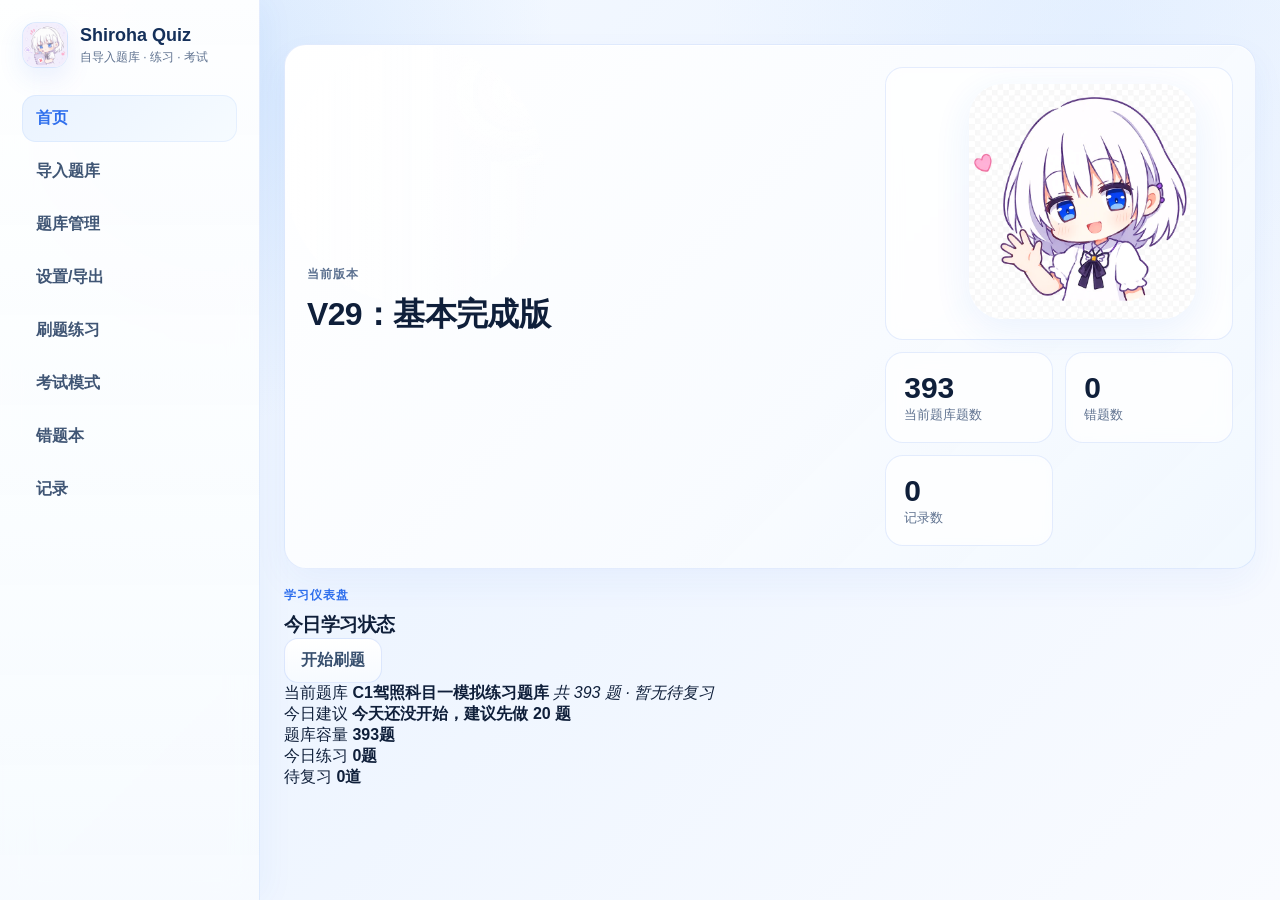
==== apps/android/app/src/main/assets/web/index.html @ d142fadd "Initial commit from shiroha-quiz" ====
<!DOCTYPE html>
<html lang="zh-CN">
<head>
  <meta charset="UTF-8" />
  <meta name="viewport" content="width=device-width, initial-scale=1.0" />
  <title>Shiroha Quiz - v28.2 双端布局精修版</title>
  <link rel="icon" type="image/png" href="./app-icon.png" />
  <link rel="apple-touch-icon" href="./app-icon.png" />
  <link rel="stylesheet" href="./styles.css" />
  <link rel="preload" as="image" href="./media/home_welcome_avatar.webp" />
  <link rel="preload" as="image" href="./media/import_question_bank_folder.webp" />
</head>
<body>
  <div class="app-splash" aria-hidden="true">
    <div class="app-splash-card">
      <img class="app-splash-logo" src="./media/home_welcome_avatar.webp" alt="" aria-hidden="true" />
      <div class="app-splash-title">Shiroha Quiz</div>
      <div class="app-splash-subtitle">轻量刷题 · 题库导入 · 错题复习</div>
      <div class="app-splash-dots"><span></span><span></span><span></span></div>
    </div>
  </div>
  <div class="app">
    <aside class="side">
      <div class="brand">
        <img src="./app-icon.png" alt="图标" onerror="this.style.display='none'" />
        <div><b>Shiroha Quiz</b><span>自导入题库 · 练习 · 考试</span></div>
      </div>
            <button class="nav active" data-view="dashboard">首页</button>
      <button class="nav" data-view="import">导入题库</button>
      <button class="nav" data-view="banks">题库管理</button>
      <button class="nav" data-view="settings">设置/导出</button>
      <button class="nav" data-view="practice">刷题练习</button>
      <button class="nav" data-view="exam">考试模式</button>
      <button class="nav" data-view="wrongbook">错题本</button>
      <button class="nav" data-view="records">记录</button>
    </aside>

    <main class="main">
      <header class="topbar">
        <div class="top-actions">
          <select id="active-bank-select"></select>
          <button id="save-all-btn" class="ghost">保存数据</button>
        </div>
      </header>

      <section id="dashboard" class="view active">
        <div class="hero-card">
          <div>
            <p class="kicker">当前版本</p>
            <h2>V29：基本完成版</h2>
            <p>移动端界面已优化，适合日常刷题、导入题库和错题复习。</p>
          </div>
          <div class="hero-stats hero-stats-app">
            <div class="hero-visual-card">
              <img class="hero-mascot hero-mascot-main" src="./media/home_welcome_avatar.webp" alt="Shiroha Quiz 首页欢迎素材" />
            </div>
            <div><b id="stat-total">0</b><span>当前题库题数</span></div>
            <div><b id="stat-wrong">0</b><span>错题数</span></div>
            <div><b id="stat-records">0</b><span>记录数</span></div>
          </div>
        </div>
        <section class="dashboard-study-panel" aria-label="学习仪表盘">
          <div class="dashboard-study-head">
            <div>
              <p class="kicker">学习仪表盘</p>
              <h3>今日学习状态</h3>
            </div>
            <button id="dashboard-start-practice-btn" class="ghost" type="button">开始刷题</button>
          </div>

          <div class="dashboard-study-bank-card">
            <span>当前题库</span>
            <b id="dashboard-bank-title">—</b>
            <em id="dashboard-bank-name">共 0 题 · 暂无待复习</em>
          </div>

          <div class="dashboard-study-tip-card">
            <span>今日建议</span>
            <b id="dashboard-study-tip">今天还没开始练习，建议先做 20 题</b>
          </div>

          <div class="dashboard-study-metrics">
            <div class="dashboard-study-metric">
              <span>题库容量</span>
              <b id="dashboard-stat-total">0题</b>
            </div>
            <div class="dashboard-study-metric">
              <span>今日练习</span>
              <b id="dashboard-stat-today">0题</b>
            </div>
            <div class="dashboard-study-metric">
              <span>待复习</span>
              <b id="dashboard-stat-review">0道</b>
            </div>
          </div>
        </section>
      </section>

      <section id="import" class="view">
        <div class="card">
          <div class="section-head"><div><p class="kicker">Import</p><h2>单文件智能导入</h2></div><button id="load-sample-btn" class="ghost">填入示例</button></div>
          <div class="import-stage-panel">
            <div class="import-stage-copy">
              <b>导入、核对、开始练习</b>
              <p>上传题库后先核对结果，再创建题库。</p>
              <div class="import-stage-tags">
                <span class="stage-tag active">1 导入文件</span>
                <span class="stage-tag">2 核对结果</span>
                <span class="stage-tag">3 创建题库</span>
              </div>
            </div>
            <div class="import-stage-art">
              <img class="import-art-main" src="./media/import_question_bank_folder.webp" alt="导入题库提示" />
            </div>
          </div>
          <div class="form-grid">
            <label>题库名称<input id="import-bank-name" placeholder="例如：安全培训题库" /></label>
            <label>识别模式<select id="import-mode"><option value="auto">自动识别</option><option value="wenjuanxing">问卷星/考试星</option><option value="normal">普通题库</option><option value="json">JSON</option></select></label>
            <label>解析策略<select id="import-strategy"><option value="auto" selected>自动推荐</option><option value="standard">标准逐行解析</option><option value="volume">分卷分区三层解析</option><option value="compact">紧凑格式解析</option></select></label>
            <label>上传文件<input id="import-file" type="file" accept=".txt,.json,.csv,.xlsx,.xls,.xlsm,.docx,.doc,.pdf" /></label>
          </div>
          <textarea id="import-text" placeholder="把题库文本粘贴到这里，或上传 Word .docx / 文字型 PDF 后自动提取文本。支持：A、选项(正确答案)、答案：D、答案：A/B/C、解析：……"></textarea>
          <div class="actions"><button id="parse-import-btn" class="primary">开始识别</button><button id="confirm-import-btn" class="primary" disabled>确认导入</button><button id="clear-import-btn" class="ghost">清空</button></div>
        </div>
        <div class="card">
          <div class="section-head"><div><p class="kicker">Dual File Import</p><h2>双文件导入：题目文件 + 答案文件</h2></div><button id="dual-load-sample-btn" class="ghost">填入双文件示例</button></div>
          <p class="muted">分别上传题目文件和答案文件，系统会自动匹配并生成预览。</p>
          <div class="form-grid">
            <label>题目文件<input id="dual-question-file" type="file" accept=".txt,.json,.csv,.docx,.doc,.pdf" /></label>
            <label>答案文件<input id="dual-answer-file" type="file" accept=".txt,.csv,.docx,.doc,.pdf" /></label>
            <label>匹配方式<select id="dual-match-mode"><option value="auto" selected>自动匹配</option><option value="group">题型分组 + 顺序匹配</option><option value="number">按题号匹配</option><option value="number-strict">严格题号匹配</option><option value="order">按顺序匹配</option></select></label>
          </div>
          <div class="split-grid">
            <label>题目文本<textarea id="dual-question-text" placeholder="也可以直接粘贴题目文件内容。"></textarea></label>
            <label>答案文本<textarea id="dual-answer-text" placeholder="也可以直接粘贴答案文件内容，例如：&#10;1. D&#10;2. ACD&#10;3. 正确"></textarea></label>
          </div>
          <div class="actions"><button id="parse-dual-import-btn" class="primary">开始合并识别</button><button id="dual-confirm-import-btn" class="primary" disabled>确认导入</button><button id="clear-dual-import-btn" class="ghost">清空双文件</button></div>
        </div>

        <details class="card import-help import-help-details"><summary>查看导入格式说明</summary>
          <h2>支持的题库格式</h2>
          <p>支持 Word / TXT / PDF / JSON 等常见题库来源。普通文本题库会进入识别流程；从 Shiroha Quiz 导出的备份 JSON、批量题库 JSON 或配置文件，请到“设置/导出”页使用“导入配置 / 备份 JSON”，不要当作普通题库文本解析。</p>
          <div class="help-grid">
            <div><b>单选题</b><code>1. 下列说法正确的是？
A. 选项一
B. 选项二
答案：A</code></div>
            <div><b>多选题</b><code>1. 以下哪些属于常见题型？
A. 单选题
B. 多选题
C. 判断题
答案：AB</code></div>
            <div><b>判断题</b><code>1. Shiroha Quiz 支持导入题库。
答案：正确</code></div>
            <div><b>填空 / 简答</b><code>1. 请填写关键词：____。
参考答案：题库导入</code></div>
            <div><b>双文件导入</b><code>题目文件：只放题目和选项
答案文件：1. A / 2. ACD / 3. 正确
系统会按题号或顺序匹配</code></div>
            <div><b>备份 JSON</b><code>由“导出全部数据”或“批量导出题库”生成
请到“设置/导出”页导入</code></div>
          </div>
        </details>
        <div class="card import-preview-card">
          <div class="section-head"><div><h2>识别结果预览</h2><p class="muted">核对题型、答案和异常提示后再导入。</p></div><div class="row-actions import-review-toolbar"><label class="inline-filter">筛选<select id="import-preview-filter"><option value="priority">异常优先</option><option value="problem">仅异常</option><option value="normal">仅正常</option><option value="all">全部</option></select></label><button id="batch-delete-import-btn" class="ghost danger" disabled>删除选中</button><button id="clear-import-selection-btn" class="ghost" disabled>清空选择</button><button id="import-preview-focus-btn" class="ghost">沉浸核对</button><button id="revalidate-import-btn" class="ghost">重新校验</button></div></div>
          <div id="import-summary" class="notice">尚未识别到题目。</div>
          <div id="import-report-panel" class="report-panel hidden"></div>
          <div class="table-wrap"><table id="import-preview"><thead><tr><th><input type="checkbox" id="import-select-all-visible" title="选择当前显示"></th><th>序号</th><th>题型</th><th>题干</th><th>选项数</th><th>答案</th><th>状态</th><th>操作</th></tr></thead><tbody></tbody></table></div>
          <div id="import-preview-mobile" class="import-preview-mobile-list"></div>
        </div>
      </section>

      <section id="banks" class="view">
        <div class="card">
          <div class="section-head"><div><p class="kicker">Banks</p><h2>题库列表</h2></div><button id="dedupe-btn" class="ghost">当前题库去重</button></div>
          <div class="page-art-strip bank-art-strip">
            <div><b>题库列表与批量管理</b><span>整理、复制、合并和导出题库。</span></div>
            <img src="./media/empty_state_no_question_bank.webp" alt="空题库提示素材" />
          </div>
          <div class="form-grid">
            <label>当前题库名称<input id="bank-rename-input" placeholder="输入新名称后点击重命名" /></label>
            <label>合并来源题库<select id="merge-bank-select"></select></label>
            <label>管理操作<select id="bank-sort-mode"><option value="created">按创建时间</option><option value="name">按名称</option><option value="count">按题量</option></select></label>
          </div>
          <div class="actions">
            <button id="rename-bank-btn" class="primary">重命名当前题库</button>
            <button id="duplicate-bank-btn" class="ghost">复制当前题库</button>
            <button id="new-empty-bank-btn" class="ghost">新建空题库</button>
            <button id="merge-bank-btn" class="ghost">把来源题库合并到当前题库</button>
          </div>
          <div id="bank-list" class="bank-list"></div>
        </div>
        <div class="card">
          <h2>当前题库预览</h2>
          <div class="table-wrap"><table id="bank-preview"><thead><tr><th>#</th><th>题型</th><th>题干</th><th>答案</th><th>分类</th><th>分值</th></tr></thead><tbody></tbody></table></div>
        </div>
      </section>

      <section id="practice" class="view">
        <div class="card">
          <div class="section-head"><div><p class="kicker">Practice</p><h2>练习设置</h2></div><div class="pill" id="practice-progress">0 / 0</div></div>
          <div class="page-art-strip practice-art-strip">
            <div><b>选好参数之后开始练习</b><span>选择题型、来源、顺序和题量后开始练习。</span></div>
            <img src="./media/quiz_in_progress_study.webp" alt="刷题学习素材" />
          </div>
          <div class="form-grid">
            <label>题型<select id="practice-type"><option value="all">全部</option><option value="single">单选</option><option value="multiple">多选</option><option value="multi">多选兼容</option><option value="judge">判断</option><option value="blank">填空</option><option value="short">简答</option></select></label>
            <label>来源<select id="practice-source"><option value="all">全部题目</option><option value="wrong">仅错题本</option><option value="favorite">仅收藏题</option></select></label>
            <label>顺序<select id="practice-order"><option value="sequence">顺序</option><option value="random">随机</option></select></label>
            <label>题量<select id="practice-limit"><option value="20">20题</option><option value="50">50题</option><option value="100">100题</option><option value="half">一半</option><option value="all">全部</option></select></label>
          </div>
          <div class="actions"><button id="start-practice-btn" class="primary">开始练习</button><button id="reset-practice-btn" class="ghost">重置</button></div><p class="muted">开始后进入沉浸练习。</p>
        </div>
        <div class="card quiz-card" id="practice-card">
          <div class="empty">选择条件后点击“开始练习”。</div>
        </div>
      </section>

      <section id="exam" class="view">
        <div class="card" id="exam-setup">
          <div class="section-head"><div><p class="kicker">Exam</p><h2>考试设置</h2></div><div class="pill" id="exam-timer">未开始</div></div>
          <div class="page-art-strip exam-art-strip">
            <div><b>配置参数后开始模拟</b><span>设置题量和时间后开始模拟考试。</span></div>
            <img src="./media/thinking_state_question.webp" alt="思考提示素材" />
          </div>
          <div class="form-grid">
            <label>考试名称<input id="exam-name" value="模拟考试" /></label>
            <label>题量<input id="exam-count" type="number" value="50" min="1" /></label>
            <label>限时/分钟<input id="exam-minutes" type="number" value="60" min="0" /></label>
            <label>及格线<input id="exam-pass-score" type="number" value="60" min="0" step="0.5" /></label>
            <label>单选分值<input id="score-single" type="number" value="1" min="0" step="0.5" /></label>
            <label>多选分值<input id="score-multiple" type="number" value="2" min="0" step="0.5" /></label>
            <label>判断分值<input id="score-judge" type="number" value="1" min="0" step="0.5" /></label>
            <label>填空分值<input id="score-blank" type="number" value="1" min="0" step="0.5" /></label>
            <label>简答分值<input id="score-short" type="number" value="5" min="0" step="0.5" /></label>
            <label>题型范围<select id="exam-type"><option value="all">全部题型</option><option value="single">只考单选</option><option value="multiple">只考多选</option><option value="judge">只考判断</option><option value="blank">只考填空</option><option value="short">只考简答</option></select></label>
            <label>抽题方式<select id="exam-order"><option value="random">随机抽题</option><option value="sequence">顺序抽题</option></select></label>
          </div>
          <div class="actions"><button id="start-exam-btn" class="primary">开始考试</button><button id="submit-exam-btn" class="danger" disabled>交卷评分</button></div>
        </div>
        <div class="card quiz-card" id="exam-card"><div class="empty">考试开始后会在这里显示整套试卷。</div></div>
      </section>

      <section id="wrongbook" class="view"><div class="card"><div class="section-head"><div><p class="kicker">Wrongbook</p><h2>错题整理</h2></div><button id="clear-wrong-btn" class="danger">清空错题</button></div><div class="page-art-strip wrongbook-art-strip"><div><b>错题复习与掌握状态</b><span>按掌握状态复习错题。</span></div><img src="./media/wrong_question_review_clipboard.webp" alt="错题复习素材" /></div><div class="form-grid"><label>掌握状态筛选<select id="wrong-status-filter"><option value="active">未掌握/复习中</option><option value="all">全部错题记录</option><option value="未掌握">未掌握</option><option value="复习中">复习中</option><option value="已掌握">已掌握</option></select></label><label>排序<select id="wrong-sort-mode"><option value="lastWrong">最近答错优先</option><option value="wrongCount">错误次数最多</option><option value="status">按掌握状态</option></select></label><label>快捷操作<button id="practice-wrong-btn" class="primary" type="button">重练未掌握错题</button></label></div><div id="wrongbook-list" class="list"></div></div></section>
      <section id="records" class="view"><div class="card"><div class="section-head"><div><p class="kicker">Records</p><h2>记录筛选与导出</h2></div><div class="actions"><button id="export-records-btn" class="ghost">导出记录</button><button id="clear-records-btn" class="danger">清空记录</button></div></div><div class="page-art-strip records-art-strip"><div><b>查看练习与考试记录</b><span>查看练习和考试记录。</span></div><img src="./media/rest_sleep_pillow.webp" alt="休息睡眠素材" /></div><div class="form-grid"><label>记录类型<select id="record-mode-filter"><option value="all">全部</option><option value="练习">练习</option><option value="考试">考试</option></select></label><label>显示范围<select id="record-limit"><option value="30">最近30条</option><option value="100">最近100条</option><option value="all">全部</option></select></label><label>统计<button id="record-refresh-btn" class="ghost" type="button">刷新记录</button></label></div><div id="records-list" class="list"></div></div></section>
      <section id="settings" class="view"><div class="card"><h2>设置与导出</h2><div class="page-art-strip settings-art-strip"><div><b>定期导出备份，避免丢失</b><span>定期导出备份，避免丢失。</span></div><img src="./media/loading_waiting_hourglass.webp" alt="加载等待素材" /></div><p>本地数据建议定期导出备份。</p><div class="actions"><button id="export-json-btn" class="primary">导出当前题库 JSON</button><button id="export-all-btn" class="ghost">导出全部数据 JSON</button><button id="reset-data-btn" class="danger">清除全部本地数据</button></div><textarea id="export-output" readonly placeholder="导出内容会显示在这里，也会自动下载文件。"></textarea><details class="asset-reference-details"><summary>角色基准素材预览</summary><img src="./media/mascot_character_sheet.webp" alt="角色基准素材" /></details></div></section>
    </main>
  </div>

  <div id="edit-modal" class="modal hidden" aria-hidden="true">
    <div class="modal-panel">
      <div class="section-head">
        <div><p class="kicker">Edit Question</p><h2>修正题目</h2></div>
        <button id="edit-close-btn" class="ghost">关闭</button>
      </div>
      <input id="edit-index" type="hidden" />
      <div class="form-grid">
        <label>题型<select id="edit-type"><option value="single">单选题</option><option value="multiple">多选题</option><option value="judge">判断题</option><option value="blank">填空题</option><option value="short">简答题</option></select></label>
        <label>答案<input id="edit-answer" placeholder="选择题填 D 或 ACD；判断题可填 A/B/正确/错误；填空/简答可填参考答案，多个等价答案用 || 分隔" /></label>
        <label>分类<input id="edit-category" placeholder="例如：基础知识 / 安全规范" /></label>
        <label>分值<input id="edit-score" type="number" min="0" step="0.5" placeholder="可空，考试时按题型默认分值" /></label>
      </div>
      <label>题干<textarea id="edit-question" class="small-area" placeholder="题干"></textarea></label>
      <label>选项<textarea id="edit-options" class="small-area" placeholder="每行一个选项，例如：&#10;A. 选项一&#10;B. 选项二"></textarea></label>
      <label>解析<textarea id="edit-analysis" class="small-area" placeholder="解析，可空"></textarea></label>
      <div id="edit-status" class="notice">等待保存。</div>
      <div class="actions"><button id="edit-save-btn" class="primary">保存修改</button><button id="edit-delete-btn" class="danger">删除本题</button></div>
    </div>
  </div>
  <div id="app-toast" class="app-toast" aria-live="polite"></div>
  <script src="./question-bank.js"></script>
  <script src="./app.js"></script>

</body>
</html>
---- apps/android/app/src/main/assets/web/styles.css ----
:root{
  --bg:#f5f7fb;
  --card:#fff;
  --ink:#111827;
  --muted:#64748b;
  --line:#e5e7eb;
  --blue:#2563eb;
  --blue2:#dbeafe;
  --green:#16a34a;
  --green2:#dcfce7;
  --red:#dc2626;
  --red2:#fee2e2;
  --amber:#d97706;
  --shadow:0 18px 45px rgba(15,23,42,.08);
  --r:22px
}
*{
  box-sizing:border-box
}
body{
  margin:0;
  background:linear-gradient(135deg,#eef4ff,#f8fafc 45%,#f5f7fb);
  font-family:-apple-system,BlinkMacSystemFont,"Segoe UI","Microsoft YaHei",sans-serif;
  color:var(--ink)
}
button,input,select,textarea{
  font:inherit
}
.app{
  display:grid;
  grid-template-columns:260px 1fr;
  min-height:100vh
}
.side{
  position:sticky;
  top:0;
  height:100vh;
  padding:22px;
  background:rgba(255,255,255,.86);
  border-right:1px solid var(--line);
  backdrop-filter:blur(14px)
}
.brand{
  display:flex;
  gap:12px;
  align-items:center;
  margin-bottom:24px
}
.brand img{
  width:46px;
  height:46px;
  border-radius:14px
}
.brand b{
  display:block;
  font-size:18px
}
.brand span{
  display:block;
  color:var(--muted);
  font-size:12px;
  margin-top:3px
}
.nav{
  width:100%;
  border:0;
  background:transparent;
  text-align:left;
  padding:13px 14px;
  border-radius:14px;
  margin:3px 0;
  color:#334155;
  cursor:pointer
}
.nav:hover,.nav.active{
  background:var(--blue2);
  color:#1d4ed8;
  font-weight:800
}
.main{
  padding:24px;
  min-width:0
}
.topbar{
  display:flex;
  align-items:center;
  justify-content:space-between;
  gap:16px;
  margin-bottom:20px
}
.kicker{
  margin:0 0 8px;
  color:var(--blue);
  font-weight:900;
  text-transform:uppercase;
  letter-spacing:.08em;
  font-size:12px
}
h1,h2,h3{
  margin:0;
  letter-spacing:-.03em
}
h1{
  font-size:30px
}
.top-actions{
  display:flex;
  gap:10px;
  align-items:center
}
.top-actions select{
  min-width:260px
}
.view{
  display:none
}
.view.active{
  display:block
}
.card,.hero-card{
  background:rgba(255,255,255,.94);
  border:1px solid var(--line);
  border-radius:var(--r);
  box-shadow:var(--shadow);
  padding:22px;
  margin-bottom:18px
}
.hero-card{
  display:grid;
  grid-template-columns:1.5fr .9fr;
  gap:18px;
  align-items:center
}
.hero-card h2{
  font-size:32px;
  margin-bottom:12px
}
.hero-card p{
  color:var(--muted);
  line-height:1.8
}
.hero-stats{
  display:grid;
  grid-template-columns:repeat(3,1fr);
  gap:10px
}
.hero-stats div,.metric{
  background:#f8fafc;
  border:1px solid var(--line);
  border-radius:18px;
  padding:18px
}
.hero-stats b{
  display:block;
  font-size:30px
}
.hero-stats span,.metric span{
  color:var(--muted);
  font-size:13px
}
.grid3{
  display:grid;
  grid-template-columns:repeat(3,1fr);
  gap:16px
}
.section-head{
  display:flex;
  align-items:center;
  justify-content:space-between;
  gap:14px;
  margin-bottom:18px
}
.form-grid{
  display:grid;
  grid-template-columns:repeat(3,minmax(0,1fr));
  gap:14px;
  margin-bottom:16px
}
label{
  display:grid;
  gap:7px;
  font-weight:800;
  color:#334155
}
input,select,textarea{
  border:1px solid var(--line);
  border-radius:14px;
  background:#fff;
  padding:11px 12px;
  color:var(--ink)
}
textarea{
  width:100%;
  min-height:220px;
  resize:vertical;
  line-height:1.6;
  font-family:"Consolas","Microsoft YaHei",monospace
}
.actions{
  display:flex;
  gap:10px;
  flex-wrap:wrap;
  margin-top:14px
}
button{
  border:0;
  border-radius:14px;
  padding:11px 16px;
  cursor:pointer;
  font-weight:900
}
.primary{
  background:var(--blue);
  color:white
}
.ghost{
  background:#f8fafc;
  border:1px solid var(--line);
  color:#334155
}
.danger{
  background:var(--red);
  color:white
}
.ghost.danger{
  color:var(--red);
  background:#fff;
  border-color:#fecaca
}
button:disabled{
  opacity:.45;
  cursor:not-allowed
}
.notice{
  background:#f8fafc;
  border:1px solid var(--line);
  border-radius:14px;
  padding:13px;
  margin-bottom:12px;
  color:var(--muted)
}
.notice.ok{
  background:var(--green2);
  border-color:#86efac;
  color:#166534
}
.notice.warn{
  background:#fffbeb;
  border-color:#fde68a;
  color:#92400e
}
.table-wrap{
  overflow:auto;
  border:1px solid var(--line);
  border-radius:16px
}
table{
  width:100%;
  border-collapse:collapse;
  background:#fff
}
th,td{
  border-bottom:1px solid var(--line);
  padding:11px;
  text-align:left;
  vertical-align:top
}
th{
  background:#f8fafc;
  color:#475569;
  font-size:13px;
  white-space:nowrap
}
td{
  font-size:14px
}
.bank-list,.list{
  display:grid;
  gap:10px
}
.bank-item,.record-item,.wrong-item{
  border:1px solid var(--line);
  border-radius:16px;
  background:#fff;
  padding:14px
}
.bank-item{
  display:flex;
  justify-content:space-between;
  gap:12px;
  align-items:center
}
.muted,.empty{
  color:var(--muted)
}
.pill{
  display:inline-flex;
  align-items:center;
  border:1px solid var(--line);
  background:#f8fafc;
  border-radius:999px;
  padding:8px 12px;
  color:#475569;
  font-weight:900
}
.quiz-card .question-title{
  font-size:20px;
  line-height:1.55;
  margin:8px 0 16px
}
.qmeta{
  display:flex;
  gap:8px;
  flex-wrap:wrap;
  margin-bottom:8px
}
.option{
  display:flex;
  gap:10px;
  align-items:flex-start;
  width:100%;
  padding:15px;
  border:2px solid var(--line);
  border-radius:16px;
  background:#fff;
  margin:10px 0;
  cursor:pointer;
  transition:.16s
}
.option input{
  margin-top:3px
}
.option.selected{
  background:var(--blue2);
  border-color:var(--blue);
  box-shadow:0 8px 22px rgba(37,99,235,.14)
}
.option.correct{
  background:var(--green2);
  border-color:var(--green)
}
.option.wrong{
  background:var(--red2);
  border-color:var(--red)
}
.option-key{
  font-weight:900;
  min-width:26px
}
.feedback{
  border-radius:16px;
  padding:14px;
  margin-top:14px;
  font-weight:800
}
.feedback.ok{
  background:var(--green2);
  color:#166534;
  border:1px solid #86efac
}
.feedback.bad{
  background:var(--red2);
  color:#991b1b;
  border:1px solid #fecaca
}
.feedback.warn{
  background:#fffbeb;
  color:#92400e;
  border:1px solid #fde68a
}
.exam-q{
  border:1px solid var(--line);
  border-radius:18px;
  padding:16px;
  margin:14px 0;
  background:#fff
}
.exam-q h3{
  font-size:17px;
  line-height:1.5
}
.score-card{
  display:grid;
  grid-template-columns:repeat(4,1fr);
  gap:12px;
  margin-bottom:16px
}
.score-card .metric b{
  display:block;
  font-size:26px;
  margin-top:6px
}
@media(max-width:900px){
  .app{
    grid-template-columns:1fr
  }
  .side{
    position:relative;
    height:auto
  }
  .main{
    padding:16px
  }
  .topbar,.hero-card,.section-head{
    display:block
  }
  .top-actions{
    margin-top:14px
  }
  .grid3,.form-grid,.hero-stats,.score-card{
    grid-template-columns:1fr
  }
  .top-actions select{
    min-width:0;
    width:100%
  }
  .top-actions{
    display:grid
  }
  .nav{
    display:inline-flex;
    width:auto
  }
  .side{
    white-space:nowrap;
    overflow:auto
  }
  .brand{
    position:sticky;
    left:0;
    background:white
  }
  .card,.hero-card{
    padding:16px
  }
}
.import-help code{
  display:block;
  margin-top:8px;
  padding:10px;
  border-radius:12px;
  background:#f6f8fb;
  color:#25324b;
  white-space:pre-wrap;
  font-family:ui-monospace,SFMono-Regular,Menlo,Consolas,monospace;
  font-size:12px;
  line-height:1.45
}
.help-grid{
  display:grid;
  grid-template-columns:repeat(2,minmax(0,1fr));
  gap:12px;
  margin-top:12px
}
.help-grid>div{
  border:1px solid #e6ebf2;
  border-radius:16px;
  padding:12px;
  background:#fff
}
@media(max-width:800px){
  .help-grid{
    grid-template-columns:1fr
  }
}
.split-grid{
  display:grid;
  grid-template-columns:1fr 1fr;
  gap:14px;
  margin-top:12px
}
.split-grid textarea{
  min-height:180px
}
.small-area{
  min-height:95px
}
.status-ok{
  color:#166534;
  font-weight:900
}
.status-warn{
  color:#92400e;
  font-weight:900
}
.status-error{
  color:#991b1b;
  font-weight:900
}
.row-actions{
  display:flex;
  gap:8px;
  flex-wrap:wrap
}
.mini-btn{
  padding:7px 10px;
  border-radius:10px;
  font-size:12px
}
.modal{
  position:fixed;
  inset:0;
  background:rgba(15,23,42,.45);
  z-index:1000;
  display:flex;
  align-items:center;
  justify-content:center;
  padding:18px
}
.modal.hidden{
  display:none
}
.modal-panel{
  width:min(920px,96vw);
  max-height:92vh;
  overflow:auto;
  background:#fff;
  border-radius:24px;
  box-shadow:0 28px 80px rgba(15,23,42,.28);
  padding:22px;
  border:1px solid var(--line)
}
#edit-status{
  margin-top:10px
}
.source-badge{
  display:inline-flex;
  border-radius:999px;
  padding:4px 8px;
  background:#eef2ff;
  color:#3730a3;
  font-size:12px;
  font-weight:900;
  margin-left:6px
}
@media(max-width:900px){
  .split-grid{
    grid-template-columns:1fr
  }
  .modal{
    align-items:flex-start
  }
  .modal-panel{
    max-height:96vh
  }
}
.active-bank{
  border-color:#93c5fd;
  background:#eff6ff
}
.bank-item .row-actions{
  justify-content:flex-end
}
details{
  margin-top:10px
}
summary{
  cursor:pointer;
  font-weight:900;
  color:#1d4ed8
}
.wrong-item .section-head{
  margin-bottom:0
}
.record-item details .table-wrap{
  margin-top:10px
}
.exam-q .option input:checked+span{
  font-weight:900
}
@media(max-width:900px){
  .bank-item{
    display:block
  }
  .bank-item .row-actions{
    margin-top:10px;
    justify-content:flex-start
  }
}
.answer-input-wrap{
  margin:12px 0
}
.text-answer{
  width:100%;
  border:2px solid var(--line);
  border-radius:16px;
  padding:14px;
  background:#fff;
  line-height:1.6
}
.text-answer:focus{
  outline:none;
  border-color:var(--blue);
  box-shadow:0 0 0 4px rgba(37,99,235,.12)
}
input.text-answer{
  min-height:52px
}
textarea.text-answer{
  min-height:140px;
  font-family:inherit
}
.feedback .actions{
  margin-top:10px
}
/* v9: 导入提示窗口 */
.app-toast{
  position:fixed;
  right:18px;
  top:18px;
  z-index:9999;
  display:flex;
  flex-direction:column;
  gap:10px;
  max-width:min(420px,calc(100vw - 36px));
  pointer-events:none
}
.toast-item{
  pointer-events:auto;
  display:flex;
  align-items:flex-start;
  justify-content:space-between;
  gap:12px;
  padding:14px 14px;
  border-radius:16px;
  background:#fff;
  border:1px solid #d8e2f2;
  box-shadow:0 14px 38px rgba(15,23,42,.18);
  animation:toastIn .18s ease-out;
  color:#172033
}
.toast-item b{
  display:block;
  margin-bottom:4px;
  font-size:15px
}
.toast-item p{
  margin:0;
  line-height:1.5;
  color:#34445d;
  font-size:13px
}
.toast-item button{
  border:0;
  background:transparent;
  font-size:20px;
  line-height:1;
  cursor:pointer;
  color:#64748b;
  padding:0 2px
}
.toast-item.ok{
  border-left:6px solid #16a34a
}
.toast-item.warn{
  border-left:6px solid #f59e0b
}
.toast-item.danger{
  border-left:6px solid #dc2626
}
.toast-item.hide{
  opacity:0;
  transform:translateY(-6px);
  transition:all .25s ease
}
@keyframes toastIn{
  from{
    opacity:0;
    transform:translateY(-8px)
  }
  to{
    opacity:1;
    transform:translateY(0)
  }
}
/* v9: 沉浸式刷题页面 */
body.practice-focus .side,body.practice-focus .topbar{
  display:none!important
}
body.practice-focus .app{
  display:block;
  min-height:100vh;
  background:#f7f9fd
}
body.practice-focus .main{
  padding:0;
  max-width:none;
  width:100%
}
body.practice-focus .view{
  display:none!important
}
body.practice-focus #practice.view{
  display:block!important;
  min-height:100vh;
  padding:18px;
  background:linear-gradient(180deg,#f8fbff,#eef4ff)
}
body.practice-focus #practice>.card:first-child{
  display:none!important
}
body.practice-focus #practice-card{
  max-width:920px;
  margin:0 auto;
  min-height:calc(100vh - 36px);
  box-shadow:0 18px 50px rgba(15,23,42,.12);
  border-radius:24px;
  padding:28px
}
.practice-focus-head{
  display:flex;
  align-items:center;
  justify-content:space-between;
  gap:12px;
  padding-bottom:16px;
  margin-bottom:18px;
  border-bottom:1px solid #e5edf8;
  color:#0f172a
}
.practice-focus-head span{
  font-weight:700;
  color:#2563eb
}
.mini-btn{
  padding:6px 10px!important;
  font-size:12px!important;
  border-radius:10px!important
}
@media(max-width:720px){
  .app-toast{
    left:12px;
    right:12px;
    top:12px;
    max-width:none
  }
  body.practice-focus #practice.view{
    padding:8px
  }
  body.practice-focus #practice-card{
    min-height:calc(100vh - 16px);
    border-radius:18px;
    padding:18px
  }
  .practice-focus-head{
    position:sticky;
    top:0;
    background:#fff;
    z-index:3
  }
}
.seq-cell{
  min-width:72px;
  white-space:nowrap;
}
.seq-cell b{
  display:block;
  font-size:14px;
  color:#111827;
}
.seq-cell small{
  display:block;
  margin-top:3px;
  font-size:11px;
  color:#64748b;
  line-height:1.2;
}
/* v13: import preview issue-first controls */
.inline-filter{
  display:flex;
  align-items:center;
  gap:8px;
  font-size:14px;
  color:#64748b;
  font-weight:700
}
.inline-filter select{
  min-width:110px;
  padding:8px 10px;
  border:1px solid #e5e7eb;
  border-radius:12px;
  background:#fff;
  font-weight:700;
  color:#0f172a
}
.issue-row{
  background:#fffaf0
}
.error-row{
  background:#fff1f2
}
.import-report{
  margin-bottom:8px;
  padding:8px 10px;
  border-radius:12px;
  background:rgba(37,99,235,.08);
  color:#1e3a8a;
  line-height:1.6
}
#import-summary b{
  color:#0f172a
}
.select-cell{
  width:42px;
  text-align:center
}
.select-cell input,#import-select-all-visible{
  width:18px;
  height:18px;
  accent-color:#2563eb;
  cursor:pointer
}
#import-preview th:first-child,#import-preview td:first-child{
  text-align:center
}
button:disabled{
  opacity:.45;
  cursor:not-allowed
}
/* v20 import report */
.report-panel{
  margin:12px 0 16px;
  padding:14px;
  border:1px solid var(--border,#e5e7eb);
  border-radius:14px;
  background:rgba(15,23,42,.03)
}
.report-panel.hidden{
  display:none
}
.report-grid{
  display:grid;
  grid-template-columns:repeat(4,minmax(0,1fr));
  gap:10px
}
.report-grid>div{
  border:1px solid var(--border,#e5e7eb);
  border-radius:12px;
  padding:12px;
  background:#fff;
  min-height:78px
}
.report-grid span{
  display:block;
  font-size:12px;
  color:#64748b;
  margin-bottom:4px
}
.report-grid b{
  display:block;
  font-size:20px;
  line-height:1.25;
  color:#0f172a
}
.report-grid small{
  display:block;
  margin-top:4px;
  color:#64748b;
  line-height:1.35
}
.report-grid .ok{
  border-color:#86efac;
  background:#f0fdf4
}
.report-grid .warn{
  border-color:#fcd34d;
  background:#fffbeb
}
.report-detail{
  margin-top:10px;
  color:#334155;
  font-size:13px;
  line-height:1.6
}
.candidate-details{
  margin-top:10px
}
.candidate-details summary{
  cursor:pointer;
  color:#2563eb;
  font-weight:600
}
.candidate-details table{
  width:100%;
  margin-top:8px;
  border-collapse:collapse;
  font-size:13px;
  background:#fff;
  border-radius:10px;
  overflow:hidden
}
.candidate-details th,.candidate-details td{
  border:1px solid #e5e7eb;
  padding:8px;
  text-align:left
}
@media(max-width:900px){
  .report-grid{
    grid-template-columns:repeat(2,minmax(0,1fr))
  }
}
@media(max-width:560px){
  .report-grid{
    grid-template-columns:1fr
  }
}
/* v24 shared visual refinement */
.hero-stats-app{
  grid-template-columns:1fr 1fr;
  align-items:stretch
}
.hero-visual-card{
  position:relative;
  grid-column:1/-1;
  min-height:220px;
  border-radius:24px;
  padding:18px;
  background:linear-gradient(135deg,#eff5ff,#ffffff 58%,#f6f9ff);
  border:1px solid rgba(37,99,235,.12);
  overflow:hidden;
  box-shadow:inset 0 1px 0 rgba(255,255,255,.7)
}
.hero-visual-card::before{
  content:"";
  position:absolute;
  left:-30px;
  bottom:-34px;
  width:140px;
  height:140px;
  border-radius:999px;
  background:rgba(37,99,235,.10);
  filter:blur(8px)
}
.hero-visual-card::after{
  content:"";
  position:absolute;
  top:-24px;
  right:-20px;
  width:120px;
  height:120px;
  border-radius:999px;
  background:rgba(147,197,253,.18);
  filter:blur(10px)
}
.hero-mascot{
  display:block;
  user-select:none;
  pointer-events:none
}
.hero-mascot-main{
  position:absolute;
  right:14px;
  bottom:-6px;
  width:min(22vw,240px);
  max-width:240px
}
.hero-mascot-badge{
  position:absolute;
  left:16px;
  top:16px;
  width:84px;
  height:84px;
  border-radius:24px;
  border:1px solid rgba(37,99,235,.14);
  background:#fff;
  box-shadow:0 10px 24px rgba(37,99,235,.12)
}
.import-stage-panel{
  display:grid;
  grid-template-columns:1.15fr .85fr;
  gap:14px;
  align-items:center;
  padding:16px 16px 14px;
  margin-bottom:14px;
  border-radius:22px;
  background:linear-gradient(135deg,#eef5ff,#ffffff 62%,#f7faff);
  border:1px solid rgba(37,99,235,.10);
  overflow:hidden;
  position:relative
}
.import-stage-panel::after{
  content:"";
  position:absolute;
  right:-18px;
  top:-22px;
  width:118px;
  height:118px;
  border-radius:999px;
  background:rgba(125,177,255,.12);
  filter:blur(12px)
}
.import-stage-copy b{
  display:block;
  font-size:16px;
  line-height:1.4;
  color:#132238;
  margin-bottom:8px
}
.import-stage-copy p{
  margin:0;
  color:#5f728d;
  line-height:1.7;
  font-size:13px
}
.import-stage-tags{
  display:flex;
  flex-wrap:wrap;
  gap:8px;
  margin-top:12px
}
.stage-tag{
  display:inline-flex;
  align-items:center;
  padding:8px 12px;
  border-radius:999px;
  background:rgba(255,255,255,.86);
  border:1px solid rgba(37,99,235,.10);
  color:#4b5d77;
  font-size:12px;
  font-weight:800
}
.stage-tag.active{
  background:rgba(37,99,235,.10);
  color:#1d4ed8;
  border-color:rgba(37,99,235,.18)
}
.import-stage-art{
  position:relative;
  min-height:156px
}
.import-art-main{
  position:absolute;
  right:-2px;
  bottom:-4px;
  width:min(20vw,176px);
  max-width:176px
}
.import-art-float{
  position:absolute;
  left:6px;
  top:8px;
  width:72px;
  transform:rotate(-10deg)
}
.import-help-details>summary{
  list-style:none;
  cursor:pointer;
  font-size:18px;
  font-weight:800;
  color:#172033
}
.import-help-details>summary::-webkit-details-marker{
  display:none
}
.import-help-details>summary::after{
  content:"展开";
  float:right;
  font-size:12px;
  color:#2563eb;
  font-weight:800
}
.import-help-details[open]>summary::after{
  content:"收起"
}
@media(max-width:900px){
  .hero-stats-app{
    grid-template-columns:1fr
  }
  .hero-visual-card{
    min-height:200px
  }
  .hero-mascot-main{
    width:min(44vw,220px)
  }
  .import-stage-panel{
    grid-template-columns:1fr
  }
  .import-art-main{
    width:min(34vw,180px)
  }
}
/* v25 bugfix: mobile layout, asset density and overflow control */
html,body{
  max-width:100%;
  overflow-x:hidden
}
.main,.view,.card,.hero-card,.form-grid,.split-grid,.section-head{
  min-width:0
}
.hero-mascot-badge,.import-art-float{
  display:none!important
}
.hero-visual-card{
  display:flex;
  align-items:flex-end;
  justify-content:flex-end;
  min-height:190px
}
.hero-mascot-main{
  position:relative;
  right:auto;
  bottom:auto;
  width:min(28vw,220px);
  max-width:220px;
  margin-left:auto
}
.import-stage-art{
  display:flex;
  align-items:flex-end;
  justify-content:flex-end;
  min-height:138px
}
.import-art-main{
  position:relative;
  right:auto;
  bottom:auto;
  width:min(18vw,160px);
  max-width:160px;
  margin-left:auto
}
.import-help code{
  overflow-wrap:anywhere;
  word-break:break-word
}
textarea,input,select,button{
  max-width:100%
}
@media(max-width:720px){
  html,body{
    width:100%;
    max-width:100%;
    overflow-x:hidden
  }
  .app{
    display:block;
    width:100%;
    max-width:100%;
    min-width:0
  }
  .main{
    width:100%;
    max-width:100%;
    min-width:0;
    padding:12px 12px calc(92px + env(safe-area-inset-bottom))!important
  }
  .view,.card,.hero-card{
    width:100%;
    max-width:100%;
    min-width:0
  }
  .side{
    position:fixed;
    left:10px;
    right:10px;
    bottom:10px;
    top:auto;
    z-index:30;
    height:auto;
    max-height:none;
    padding:8px calc(8px + env(safe-area-inset-right)) calc(8px + env(safe-area-inset-bottom)) calc(8px + env(safe-area-inset-left));
    border:1px solid rgba(229,231,235,.88);
    border-radius:22px;
    background:rgba(255,255,255,.94);
    backdrop-filter:blur(18px);
    display:flex!important;
    grid-template-columns:none!important;
    gap:8px;
    overflow-x:auto;
    overflow-y:hidden;
    white-space:nowrap;
    box-shadow:0 20px 50px rgba(15,23,42,.14);
    -webkit-overflow-scrolling:touch;
    scrollbar-width:none
  }
  .side::-webkit-scrollbar{
    display:none
  }
  .brand{
    display:none!important
  }
  .nav{
    flex:0 0 auto;
    width:auto!important;
    min-width:84px;
    min-height:46px;
    margin:0;
    padding:10px 12px;
    border-radius:16px;
    font-size:12px;
    line-height:1.15;
    display:flex;
    align-items:center;
    justify-content:center;
    text-align:center;
    font-weight:800;
    color:#60738f
  }
  .nav.active{
    background:linear-gradient(180deg,#2d6df6,#3b82f6);
    color:#fff;
    box-shadow:0 10px 22px rgba(37,99,235,.22)
  }
  .topbar{
    display:grid;
    gap:8px;
    margin-bottom:12px;
    position:sticky;
    top:0;
    z-index:12;
    padding:12px;
    border:1px solid rgba(229,231,235,.88);
    border-radius:18px;
    background:rgba(255,255,255,.94);
    backdrop-filter:blur(14px)
  }
  .top-actions,.actions,.row-actions{
    display:grid;
    grid-template-columns:1fr;
    gap:10px
  }
  .top-actions select,.top-actions button,.actions button,.row-actions button{
    width:100%
  }
  .grid3,.form-grid,.split-grid,.hero-stats,.score-card,.help-grid{
    grid-template-columns:1fr!important
  }
  .hero-card{
    display:block
  }
  .hero-visual-card{
    min-height:150px;
    margin-top:12px
  }
  .hero-mascot-main{
    width:min(52vw,180px)
  }
  .import-stage-panel{
    grid-template-columns:1fr!important;
    gap:10px;
    padding:14px;
    margin-bottom:12px
  }
  .import-stage-art{
    min-height:108px
  }
  .import-art-main{
    width:min(42vw,146px)
  }
  .stage-tag{
    padding:7px 10px;
    font-size:11px
  }
  .card,.hero-card{
    padding:16px;
    border-radius:20px
  }
  .table-wrap{
    max-width:100%;
    overflow:auto;
    -webkit-overflow-scrolling:touch
  }
  table{
    min-width:680px
  }
  th,td{
    padding:10px 9px;
    font-size:13px
  }
  textarea{
    min-height:148px;
    overflow-wrap:anywhere;
    word-break:break-word
  }
}
/* v25.1: complete UI asset usage without dense image stacking */
.page-art-strip{
  display:grid;
  grid-template-columns:minmax(0,1fr) auto;
  align-items:center;
  gap:14px;
  margin:0 0 16px;
  padding:14px 16px;
  border:1px solid rgba(37,99,235,.10);
  border-radius:20px;
  background:linear-gradient(135deg,#f4f8ff,#fff 58%,#f8fbff);
  overflow:hidden;
  min-width:0
}
.page-art-strip b{
  display:block;
  color:#132238;
  font-size:15px;
  line-height:1.35;
  margin-bottom:5px
}
.page-art-strip span{
  display:block;
  color:#64748b;
  font-size:13px;
  line-height:1.55;
  overflow-wrap:anywhere
}
.page-art-strip img{
  width:96px;
  max-height:96px;
  object-fit:contain;
  display:block;
  user-select:none;
  pointer-events:none;
  filter:drop-shadow(0 10px 20px rgba(37,99,235,.10))
}
.bank-art-strip img,.records-art-strip img,.settings-art-strip img{
  width:88px;
  max-height:88px
}
.practice-art-strip img,.wrongbook-art-strip img,.exam-art-strip img{
  width:104px;
  max-height:104px
}
.asset-reference-details{
  margin-top:14px;
  border:1px solid var(--line);
  border-radius:16px;
  background:#f8fafc;
  padding:12px
}
.asset-reference-details summary{
  cursor:pointer;
  font-weight:900;
  color:#2563eb
}
.asset-reference-details img{
  display:block;
  width:min(100%,360px);
  max-height:260px;
  object-fit:contain;
  margin:12px auto 0;
  border-radius:18px;
  background:#fff;
  border:1px solid rgba(37,99,235,.10)
}
@media(max-width:720px){
  .page-art-strip{
    grid-template-columns:1fr;
    gap:8px;
    padding:13px;
    margin-bottom:12px
  }
  .page-art-strip img{
    justify-self:end;
    width:min(34vw,118px);
    max-height:118px
  }
  .bank-art-strip img,.records-art-strip img,.settings-art-strip img{
    width:min(30vw,102px);
    max-height:102px
  }
  .asset-reference-details img{
    max-height:210px
  }
}
/* v25 App shell lightweight motion */
.app-splash{
  position:fixed;
  inset:0;
  z-index:9999;
  display:flex;
  align-items:center;
  justify-content:center;
  padding:24px;
  background:linear-gradient(180deg,#eff6ff 0%,#f8fbff 54%,#ffffff 100%);
  animation:splashFadeOut 1.45s ease 1.05s both;
  pointer-events:none;
}
.app-splash-card{
  width:min(76vw,320px);
  min-height:300px;
  border-radius:30px;
  padding:26px 22px 24px;
  display:flex;
  flex-direction:column;
  align-items:center;
  justify-content:center;
  gap:10px;
  background:rgba(255,255,255,.88);
  border:1px solid rgba(37,99,235,.12);
  box-shadow:0 24px 70px rgba(37,99,235,.16);
  animation:splashCardIn .72s cubic-bezier(.18,.86,.32,1.08) both;
}
.app-splash-logo{
  width:min(48vw,168px);
  max-height:168px;
  object-fit:contain;
  filter:drop-shadow(0 18px 24px rgba(37,99,235,.14));
  animation:splashLogoFloat 1.6s ease-in-out infinite;
}
.app-splash-title{
  margin-top:2px;
  font-size:24px;
  line-height:1.1;
  font-weight:900;
  letter-spacing:.2px;
  color:#132238;
}
.app-splash-subtitle{
  font-size:13px;
  color:#64748b;
  font-weight:700;
}
.app-splash-dots{
  display:flex;
  gap:6px;
  margin-top:8px
}
.app-splash-dots span{
  width:7px;
  height:7px;
  border-radius:999px;
  background:#3b82f6;
  opacity:.35;
  animation:splashDot 1s ease-in-out infinite;
}
.app-splash-dots span:nth-child(2){
  animation-delay:.15s
}
.app-splash-dots span:nth-child(3){
  animation-delay:.3s
}
.hero-mascot-main{
  animation:shirohaBreathe 4.8s ease-in-out infinite
}
.import-art-main{
  animation:shirohaFloat 4.2s ease-in-out infinite
}
.bank-art-strip img{
  animation:shirohaFadeRise .7s ease both
}
.practice-art-strip img{
  animation:shirohaFloat 4.6s ease-in-out infinite
}
.exam-art-strip img{
  animation:shirohaBreathe 4.4s ease-in-out infinite
}
.wrongbook-art-strip img{
  animation:shirohaNudge 5.2s ease-in-out infinite
}
.records-art-strip img{
  animation:shirohaBreathe 5.6s ease-in-out infinite
}
.settings-art-strip img{
  animation:shirohaFloat 5s ease-in-out infinite
}
.asset-reference-details img{
  animation:shirohaFadeRise .55s ease both
}
.page-art-strip{
  animation:shirohaCardIn .48s ease both
}
.card{
  animation:shirohaCardIn .38s ease both
}
@keyframes splashCardIn{
  from{
    opacity:0;
    transform:translateY(18px) scale(.96)
  }
  to{
    opacity:1;
    transform:translateY(0) scale(1)
  }
}
@keyframes splashLogoFloat{
  0%,100%{
    transform:translateY(0)
  }
  50%{
    transform:translateY(-7px)
  }
}
@keyframes splashDot{
  0%,100%{
    opacity:.28;
    transform:translateY(0)
  }
  50%{
    opacity:1;
    transform:translateY(-3px)
  }
}
@keyframes splashFadeOut{
  0%{
    opacity:1;
    visibility:visible
  }
  92%{
    opacity:0;
    visibility:visible
  }
  100%{
    opacity:0;
    visibility:hidden
  }
}
@keyframes shirohaFloat{
  0%,100%{
    transform:translateY(0)
  }
  50%{
    transform:translateY(-6px)
  }
}
@keyframes shirohaBreathe{
  0%,100%{
    transform:scale(1)
  }
  50%{
    transform:scale(1.025)
  }
}
@keyframes shirohaNudge{
  0%,100%{
    transform:rotate(0deg) translateY(0)
  }
  45%{
    transform:rotate(-1.6deg) translateY(-3px)
  }
  55%{
    transform:rotate(1.4deg) translateY(-3px)
  }
}
@keyframes shirohaFadeRise{
  from{
    opacity:0;
    transform:translateY(8px)
  }
  to{
    opacity:1;
    transform:translateY(0)
  }
}
@keyframes shirohaCardIn{
  from{
    opacity:.88;
    transform:translateY(4px)
  }
  to{
    opacity:1;
    transform:translateY(0)
  }
}
@media(max-width:720px){
  .app-splash-card{
    width:min(82vw,300px);
    min-height:276px;
    border-radius:28px;
    padding:22px 18px
  }
  .app-splash-logo{
    width:min(54vw,156px)
  }
  .app-splash-title{
    font-size:22px
  }
  .app-splash-subtitle{
    font-size:12px
  }
}
@media(prefers-reduced-motion:reduce){
  .app-splash{
    animation:splashFadeOut .2s linear .15s both
  }
  .app-splash-card,.app-splash-logo,.app-splash-dots span,.hero-mascot-main,.import-art-main,.bank-art-strip img,.practice-art-strip img,.exam-art-strip img,.wrongbook-art-strip img,.records-art-strip img,.settings-art-strip img,.asset-reference-details img,.page-art-strip,.card{
    animation:none!important;
    transition:none!important;
  }
}
/* v25.1: Web/App 素材布局融合优化
目标：一页一图，但让图片进入说明卡/状态卡内部，不再像单独贴在页面一侧。 */
.hero-card,
.import-stage-panel,
.page-art-strip{
  position:relative;
  isolation:isolate;
}
.hero-card{
  overflow:hidden;
  background:
  radial-gradient(circle at 88% 12%, rgba(147,197,253,.24), transparent 30%),
  linear-gradient(135deg, rgba(255,255,255,.96), rgba(249,252,255,.94) 52%, rgba(239,246,255,.88));
}
.hero-card>div:first-child{
  position:relative;
  z-index:2;
}
.hero-stats-app{
  position:relative;
  z-index:1;
  gap:12px;
}
.hero-visual-card{
  min-height:158px;
  padding:18px;
  display:flex;
  align-items:center;
  justify-content:flex-end;
  background:
  radial-gradient(circle at 88% 50%, rgba(37,99,235,.10), transparent 38%),
  linear-gradient(135deg, rgba(239,246,255,.78), rgba(255,255,255,.92));
}
.hero-visual-card::before{
  left:auto;
  right:38px;
  bottom:-48px;
  width:170px;
  height:170px;
  background:rgba(37,99,235,.08);
  filter:blur(10px);
}
.hero-visual-card::after{
  top:-28px;
  right:-28px;
  width:146px;
  height:146px;
  background:rgba(191,219,254,.25);
}
.hero-mascot-main{
  position:relative!important;
  right:auto!important;
  bottom:auto!important;
  width:min(20vw,210px)!important;
  max-width:210px!important;
  margin-left:auto;
  z-index:2;
}
.import-stage-panel{
  grid-template-columns:minmax(0,1fr) 172px;
  min-height:148px;
  padding:18px 22px;
  background:
  radial-gradient(circle at 90% 55%, rgba(147,197,253,.26), transparent 34%),
  linear-gradient(135deg,#eef5ff,#fff 60%,#f8fbff);
}
.import-stage-panel::before{
  content:"";
  position:absolute;
  right:18px;
  bottom:-48px;
  width:190px;
  height:190px;
  border-radius:999px;
  background:rgba(37,99,235,.07);
  z-index:-1;
}
.import-stage-panel::after{
  right:-42px;
  top:-54px;
  width:160px;
  height:160px;
}
.import-stage-copy{
  position:relative;
  z-index:2;
  max-width:820px;
}
.import-stage-art{
  min-height:128px;
  display:flex;
  align-items:center;
  justify-content:center;
}
.import-art-main{
  position:relative!important;
  right:auto!important;
  bottom:auto!important;
  width:min(14vw,150px)!important;
  max-width:150px!important;
  margin:0!important;
  z-index:2;
  filter:drop-shadow(0 14px 24px rgba(37,99,235,.14));
}
.page-art-strip{
  display:block;
  min-height:118px;
  padding:18px 160px 18px 20px;
  margin:0 0 16px;
  border-color:rgba(37,99,235,.12);
  background:
  radial-gradient(circle at 90% 50%, rgba(147,197,253,.24), transparent 34%),
  linear-gradient(135deg,#f4f8ff,#fff 60%,#f8fbff);
  box-shadow:inset 0 1px 0 rgba(255,255,255,.72);
}
.page-art-strip::before{
  content:"";
  position:absolute;
  right:18px;
  top:50%;
  width:128px;
  height:128px;
  transform:translateY(-50%);
  border-radius:999px;
  background:rgba(37,99,235,.07);
  z-index:-1;
}
.page-art-strip>div{
  position:relative;
  z-index:2;
  max-width:760px;
}
.page-art-strip b{
  font-size:16px;
  color:#10213b;
}
.page-art-strip span{
  max-width:660px;
}
.page-art-strip img{
  position:absolute;
  right:22px;
  top:50%;
  width:122px!important;
  max-width:122px!important;
  max-height:122px!important;
  transform:translateY(-50%);
  object-fit:contain;
  opacity:.88;
  filter:drop-shadow(0 16px 24px rgba(37,99,235,.12));
}
.bank-art-strip img,
.records-art-strip img,
.settings-art-strip img{
  width:108px!important;
  max-width:108px!important;
  max-height:108px!important;
  opacity:.72;
}
.practice-art-strip img,
.exam-art-strip img,
.wrongbook-art-strip img{
  width:126px!important;
  max-width:126px!important;
  max-height:126px!important;
}
.settings-art-strip{
  background:
  radial-gradient(circle at 91% 52%, rgba(203,213,225,.24), transparent 35%),
  linear-gradient(135deg,#f8fafc,#fff 58%,#f8fbff);
}
.asset-reference-details img{
  opacity:1;
  filter:none;
}
@media(min-width:1180px){
  .hero-card{
    grid-template-columns:minmax(0,1.45fr) minmax(320px,.9fr);
  }
  .page-art-strip{
    padding-right:190px;
  }
  .page-art-strip img{
    right:34px;
  }
}
@media(max-width:900px){
  .hero-visual-card{
    min-height:138px
  }
  .hero-mascot-main{
    width:min(42vw,180px)!important
  }
  .import-stage-panel{
    grid-template-columns:minmax(0,1fr) 136px!important;
    padding:16px;
    min-height:132px
  }
  .import-art-main{
    width:min(30vw,128px)!important
  }
  .page-art-strip{
    min-height:104px;
    padding:16px 128px 16px 16px
  }
  .page-art-strip img{
    right:16px;
    width:96px!important;
    max-width:96px!important;
    max-height:96px!important
  }
}
@media(max-width:720px){
  .hero-visual-card{
    min-height:124px;
    margin-top:10px
  }
  .hero-mascot-main{
    width:min(46vw,156px)!important
  }
  .import-stage-panel{
    display:block!important;
    padding:14px 118px 14px 14px;
    min-height:126px
  }
  .import-stage-art{
    position:absolute;
    right:12px;
    bottom:8px;
    min-height:0;
    width:96px;
    height:96px;
    display:block
  }
  .import-art-main{
    width:94px!important;
    max-width:94px!important
  }
  .page-art-strip{
    display:block!important;
    min-height:104px;
    padding:14px 106px 14px 14px;
  }
  .page-art-strip b{
    font-size:15px
  }
  .page-art-strip span{
    font-size:12.5px;
    line-height:1.5
  }
  .page-art-strip img{
    justify-self:auto!important;
    right:12px;
    width:82px!important;
    max-width:82px!important;
    max-height:82px!important;
  }
  .practice-art-strip img,
  .exam-art-strip img,
  .wrongbook-art-strip img{
    width:88px!important;
    max-width:88px!important;
    max-height:88px!important;
  }
  .asset-reference-details img{
    position:static;
    transform:none;
    width:min(100%,300px)!important;
    max-width:300px!important;
    max-height:210px!important;
    margin:12px auto 0;
  }
}
@media(prefers-reduced-motion:reduce){
  .hero-mascot-main,.import-art-main,.page-art-strip img{
    animation:none!important;
    transition:none!important
  }
}
/* v25.1 app webview: 避免绝对定位图片与旧动画 transform 冲突，仅保留开屏和卡片淡入。 */
.bank-art-strip img,
.practice-art-strip img,
.exam-art-strip img,
.wrongbook-art-strip img,
.records-art-strip img,
.settings-art-strip img,
.import-art-main,
.hero-mascot-main{
  animation:none!important;
}


/* v25.2-v28: 内置题库加载、答题卡、收藏复习、移动端增强 */
.dashboard-quick-actions{margin:16px 0 0;display:flex;gap:10px;flex-wrap:wrap}
.builtin-bank-card-v252{margin-top:14px;padding:14px;border:1px dashed rgba(96,165,250,.55);border-radius:18px;background:rgba(239,246,255,.68)}
.practice-nav-v26{margin-top:14px;padding-top:12px;border-top:1px solid rgba(148,163,184,.25)}
.practice-nav-grid-v26{display:grid;grid-template-columns:repeat(auto-fill,minmax(42px,1fr));gap:8px;margin-top:8px}
.practice-nav-grid-v26 button{min-height:38px;border-radius:12px;border:1px solid rgba(148,163,184,.35);background:#fff;cursor:pointer;font-weight:700;color:#334155}
.practice-nav-grid-v26 button.current{outline:2px solid rgba(59,130,246,.75);background:#eff6ff;color:#1d4ed8}
.practice-nav-grid-v26 button.done.ok{background:#dcfce7;color:#166534;border-color:#86efac}
.practice-nav-grid-v26 button.done.bad{background:#fee2e2;color:#991b1b;border-color:#fecaca}
.practice-nav-grid-v26 button.favorite{box-shadow:inset 0 -3px 0 rgba(250,204,21,.75)}
.practice-tools-v26{display:flex;gap:8px;align-items:center;flex-wrap:wrap}
.favorite-panel-v27{margin-top:16px;padding-top:16px;border-top:1px solid rgba(148,163,184,.22)}
.favorite-item-v27{border:1px solid rgba(148,163,184,.25);border-radius:16px;padding:12px;margin:10px 0;background:rgba(255,255,255,.72)}
.mobile-safe-note-v28{font-size:12px;color:#64748b;margin-top:8px}
@media(max-width:720px){
  .dashboard-quick-actions{display:grid;grid-template-columns:1fr;gap:8px}
  .practice-focus-head{gap:8px;align-items:flex-start}
  .practice-tools-v26{width:100%}
  .practice-tools-v26 button{flex:1 1 120px;min-height:44px}
  .practice-nav-grid-v26{grid-template-columns:repeat(auto-fill,minmax(40px,1fr));gap:7px}
  .practice-nav-grid-v26 button{min-height:40px;padding:0}
}

/* v28.1: blue-white UI cohesion and integrated asset treatment
   Goal: keep the site blue/white, reduce purple tint, and make inserted illustrations blend into cards. */
:root{
  --bg:#f4f8ff;
  --card:#ffffff;
  --ink:#0f1f3a;
  --muted:#5f7290;
  --line:#dbe8fb;
  --blue:#2f6fed;
  --blue2:#eaf3ff;
  --blue3:#f5f9ff;
  --blue-soft:#f0f6ff;
  --shadow:0 18px 48px rgba(37,99,235,.10);
}
body{
  background:
    radial-gradient(circle at 16% 8%, rgba(96,165,250,.20), transparent 26%),
    radial-gradient(circle at 86% 4%, rgba(191,219,254,.24), transparent 28%),
    linear-gradient(135deg,#f6faff 0%,#eef5ff 46%,#f9fbff 100%);
  color:var(--ink);
}
.side{
  background:linear-gradient(180deg,rgba(255,255,255,.94),rgba(247,251,255,.90));
  border-right:1px solid rgba(47,111,237,.12);
  box-shadow:8px 0 30px rgba(37,99,235,.04);
}
.brand img{
  background:linear-gradient(135deg,#eef6ff,#ffffff);
  border:1px solid rgba(47,111,237,.14);
  box-shadow:0 10px 26px rgba(47,111,237,.10);
}
.brand b{color:#15305a}
.nav{
  color:#405675;
}
.nav:hover,
.nav.active{
  background:linear-gradient(135deg,#eaf3ff,#f6fbff);
  color:#2f6fed;
  box-shadow:inset 0 0 0 1px rgba(47,111,237,.08);
}
.kicker{color:#2f6fed}
.card,.hero-card{
  background:linear-gradient(180deg,rgba(255,255,255,.97),rgba(250,253,255,.94));
  border-color:rgba(47,111,237,.13);
  box-shadow:0 18px 48px rgba(37,99,235,.09);
}
.primary{
  background:linear-gradient(135deg,#2f6fed,#4f8dfd);
  box-shadow:0 12px 24px rgba(47,111,237,.18);
}
.ghost{
  background:linear-gradient(180deg,#ffffff,#f6faff);
  border-color:rgba(47,111,237,.15);
  color:#38506f;
}
input,select,textarea{
  border-color:rgba(47,111,237,.15);
  background:rgba(255,255,255,.96);
}
input:focus,select:focus,textarea:focus{
  outline:2px solid rgba(47,111,237,.22);
  border-color:rgba(47,111,237,.40);
}
.table-wrap, .list, .bank-list{
  border-color:rgba(47,111,237,.10);
}

/* Hero: make mascot part of the hero panel instead of a pasted square. */
.hero-card{
  overflow:hidden;
  background:
    radial-gradient(circle at 84% 48%, rgba(96,165,250,.22), transparent 32%),
    linear-gradient(135deg,#ffffff 0%,#f5f9ff 48%,#eaf3ff 100%);
}
.hero-card::before{
  content:"";
  position:absolute;
  right:-90px;
  top:-90px;
  width:260px;
  height:260px;
  border-radius:999px;
  background:rgba(47,111,237,.07);
  z-index:0;
}
.hero-card::after{
  content:"";
  position:absolute;
  right:22px;
  bottom:18px;
  width:46%;
  height:46%;
  border-radius:36px;
  background:linear-gradient(135deg,rgba(219,234,254,.30),rgba(255,255,255,0));
  z-index:0;
  pointer-events:none;
}
.hero-card>div{position:relative;z-index:1}
.hero-visual-card{
  background:transparent!important;
  border:0!important;
  box-shadow:none!important;
  overflow:visible;
  justify-content:center;
}
.hero-mascot-main{
  border-radius:34px;
  opacity:.96;
  filter:saturate(.86) hue-rotate(8deg) brightness(1.03) drop-shadow(0 18px 34px rgba(47,111,237,.16))!important;
  -webkit-mask-image:radial-gradient(ellipse at center,#000 58%,rgba(0,0,0,.86) 74%,transparent 96%);
  mask-image:radial-gradient(ellipse at center,#000 58%,rgba(0,0,0,.86) 74%,transparent 96%);
}
.hero-stats div,.metric{
  background:rgba(255,255,255,.74);
  border-color:rgba(47,111,237,.13);
}

/* Import panel: blue card composition, no hard purple/rectangular boundary. */
.import-stage-panel{
  overflow:hidden;
  border:1px solid rgba(47,111,237,.12);
  background:
    radial-gradient(circle at 88% 52%, rgba(96,165,250,.24), transparent 32%),
    linear-gradient(135deg,#f6faff 0%,#ffffff 56%,#eaf3ff 100%)!important;
  box-shadow:inset 0 1px 0 rgba(255,255,255,.82);
}
.import-stage-panel::before{
  background:rgba(47,111,237,.08)!important;
}
.import-stage-panel::after{
  background:rgba(191,219,254,.20)!important;
}
.import-art-main{
  border-radius:30px;
  opacity:.94;
  filter:saturate(.84) hue-rotate(8deg) brightness(1.04) drop-shadow(0 16px 30px rgba(47,111,237,.15))!important;
  -webkit-mask-image:radial-gradient(ellipse at center,#000 58%,rgba(0,0,0,.82) 75%,transparent 95%);
  mask-image:radial-gradient(ellipse at center,#000 58%,rgba(0,0,0,.82) 75%,transparent 95%);
}
.stage-tag.active{
  background:linear-gradient(135deg,#dcecff,#f5f9ff);
  color:#2f6fed;
}

/* Page art cards: unified blue-white panels; images are softly masked and tinted. */
.page-art-strip{
  overflow:hidden;
  border-color:rgba(47,111,237,.12)!important;
  background:
    radial-gradient(circle at 88% 50%, rgba(96,165,250,.20), transparent 33%),
    linear-gradient(135deg,#f6faff 0%,#ffffff 56%,#eef6ff 100%)!important;
  box-shadow:inset 0 1px 0 rgba(255,255,255,.78),0 12px 32px rgba(37,99,235,.05);
}
.page-art-strip::before{
  background:rgba(47,111,237,.07)!important;
}
.page-art-strip b{color:#16335d!important}
.page-art-strip span{color:#60738f!important}
.page-art-strip img{
  border-radius:28px;
  opacity:.90!important;
  filter:saturate(.82) hue-rotate(8deg) brightness(1.04) drop-shadow(0 16px 26px rgba(47,111,237,.13))!important;
  -webkit-mask-image:radial-gradient(ellipse at center,#000 60%,rgba(0,0,0,.82) 77%,transparent 96%);
  mask-image:radial-gradient(ellipse at center,#000 60%,rgba(0,0,0,.82) 77%,transparent 96%);
}
.bank-art-strip,
.records-art-strip,
.settings-art-strip{
  background:
    radial-gradient(circle at 90% 52%, rgba(147,197,253,.18), transparent 34%),
    linear-gradient(135deg,#f8fbff 0%,#ffffff 58%,#f1f7ff 100%)!important;
}
.asset-reference-details{
  border-color:rgba(47,111,237,.12);
  background:#f8fbff;
}
.asset-reference-details img{
  -webkit-mask-image:none!important;
  mask-image:none!important;
  filter:saturate(.86) hue-rotate(8deg) brightness(1.03)!important;
}

/* Progress, quiz and wrongbook states stay in the same blue visual language. */
.pill,.notice,.builtin-bank-card-v252{
  border-color:rgba(47,111,237,.15)!important;
  background:linear-gradient(180deg,#f6faff,#ffffff)!important;
}
.practice-nav-grid-v26 button.current{
  background:#eaf3ff!important;
  color:#2f6fed!important;
  outline-color:rgba(47,111,237,.65)!important;
}
.practice-nav-grid-v26 button.favorite{
  box-shadow:inset 0 -3px 0 rgba(96,165,250,.75)!important;
}
.favorite-item-v27{
  border-color:rgba(47,111,237,.14)!important;
  background:rgba(248,251,255,.86)!important;
}

@media(max-width:900px){
  .hero-card::after{display:none}
  .hero-mascot-main,.import-art-main,.page-art-strip img{
    filter:saturate(.82) hue-rotate(8deg) brightness(1.04) drop-shadow(0 12px 20px rgba(47,111,237,.12))!important;
  }
}
@media(max-width:720px){
  .hero-card{
    background:linear-gradient(135deg,#ffffff,#f1f7ff)!important;
  }
  .page-art-strip{
    background:linear-gradient(135deg,#f8fbff,#ffffff 58%,#eef6ff)!important;
  }
  .page-art-strip img,
  .import-art-main{
    opacity:.84!important;
  }
}



/* SHIROHA_V28_1_BANK_MOBILE_LAYOUT_START
   题库管理移动端结构优化：当前题库上方统一选择，卡片只展示信息，单题库操作收进更多菜单。 */
.bank-manage-toolbar-v28{
  background:linear-gradient(135deg,rgba(255,255,255,.96),rgba(239,247,255,.92))!important;
  border:1px solid rgba(47,111,237,.16)!important;
  box-shadow:0 16px 36px rgba(47,111,237,.08)!important;
}
.bank-current-bar-v28{
  display:grid;
  grid-template-columns:minmax(260px,360px) 1fr;
  gap:12px;
  align-items:end;
  margin:12px 0 14px;
}
.bank-current-bar-v28 label{
  display:grid;
  gap:6px;
  color:#27405f;
  font-weight:900;
}
.bank-current-bar-v28 select{
  width:100%;
  background:rgba(255,255,255,.92);
  border:1px solid rgba(47,111,237,.18);
  color:#15305a;
}
.bank-toolbar-actions-v28{
  padding-top:2px;
}
.bank-list{
  display:grid;
  gap:12px;
}
.bank-item-compact-v28{
  display:grid!important;
  grid-template-columns:auto minmax(0,1fr) auto;
  gap:12px;
  align-items:start;
  padding:18px!important;
  background:linear-gradient(135deg,rgba(255,255,255,.98),rgba(247,251,255,.94))!important;
  border:1px solid rgba(47,111,237,.13)!important;
  border-radius:20px!important;
  box-shadow:0 12px 30px rgba(37,99,235,.055)!important;
}
.bank-item-compact-v28.active-bank{
  border-color:rgba(47,111,237,.32)!important;
  background:linear-gradient(135deg,#ffffff,#edf6ff)!important;
}
.bank-item-compact-v28.selected-bank-v28{
  box-shadow:0 16px 36px rgba(37,99,235,.11)!important;
}
.bank-card-check-v28{
  padding:2px 0 0!important;
}
.bank-card-check-v28 input{
  accent-color:#2f6fed;
}
.bank-card-main-v28{
  min-width:0;
}
.bank-card-title-v28{
  display:flex;
  align-items:center;
  gap:8px;
  flex-wrap:wrap;
  margin-bottom:8px;
}
.bank-card-title-v28 b{
  font-size:18px;
  color:#10213d;
}
.bank-card-meta-v28{
  margin:0!important;
  line-height:1.75;
  overflow-wrap:anywhere;
}
.bank-more-menu-v28{
  position:relative;
  justify-self:end;
}
.bank-more-menu-v28 summary{
  list-style:none;
  cursor:pointer;
  user-select:none;
  border:1px solid rgba(47,111,237,.16);
  border-radius:999px;
  background:rgba(255,255,255,.92);
  color:#2f6fed;
  font-weight:900;
  padding:8px 13px;
  box-shadow:0 8px 18px rgba(47,111,237,.08);
}
.bank-more-menu-v28 summary::-webkit-details-marker{
  display:none;
}
.bank-more-menu-v28[open] summary{
  background:#eaf3ff;
}
.bank-more-panel-v28{
  position:absolute;
  right:0;
  top:calc(100% + 8px);
  z-index:20;
  width:150px;
  padding:8px;
  display:grid;
  gap:6px;
  background:rgba(255,255,255,.98);
  border:1px solid rgba(47,111,237,.14);
  border-radius:16px;
  box-shadow:0 20px 45px rgba(15,23,42,.14);
}
.bank-more-panel-v28 button{
  width:100%;
  min-height:38px;
  padding:8px 10px;
}
@media(max-width:720px){
  .main{
    padding-bottom:calc(152px + env(safe-area-inset-bottom))!important;
  }
  .side{
    display:grid!important;
    grid-template-columns:repeat(4,minmax(0,1fr))!important;
    gap:8px!important;
    overflow:visible!important;
    white-space:normal!important;
    max-width:calc(100vw - 20px)!important;
  }
  .side .nav{
    width:100%!important;
    min-width:0!important;
    min-height:42px!important;
    margin:0!important;
    padding:9px 6px!important;
    justify-content:center!important;
    text-align:center!important;
    font-size:12px!important;
    line-height:1.15!important;
    border-radius:16px!important;
  }
  .side .nav.active{
    box-shadow:0 10px 26px rgba(47,111,237,.18)!important;
  }
  .bank-current-bar-v28{
    grid-template-columns:1fr;
    gap:8px;
  }
  .bank-toolbar-actions-v28{
    display:grid!important;
    grid-template-columns:repeat(2,minmax(0,1fr));
  }
  .bank-toolbar-actions-v28 .check-line-v23,
  .bank-toolbar-actions-v28 button{
    width:100%;
    justify-content:center;
  }
  .bank-item-compact-v28{
    grid-template-columns:auto minmax(0,1fr) auto;
    padding:16px!important;
  }
  .bank-card-title-v28 b{
    font-size:17px;
  }
  .bank-card-meta-v28{
    font-size:14px;
  }
  .bank-more-menu-v28{
    align-self:start;
  }
  .bank-more-menu-v28 summary{
    padding:7px 11px;
    font-size:12px;
  }
  .bank-more-panel-v28{
    position:fixed;
    right:18px;
    left:18px;
    bottom:calc(126px + env(safe-area-inset-bottom));
    top:auto;
    width:auto;
    grid-template-columns:1fr;
  }
}
@media(max-width:380px){
  .side{
    gap:6px!important;
    left:8px!important;
    right:8px!important;
    bottom:8px!important;
  }
  .side .nav{
    font-size:11px!important;
    padding:8px 4px!important;
  }
}
/* SHIROHA_V28_1_BANK_MOBILE_LAYOUT_END */


/* SHIROHA_V28_2_ASSET_REFRESH_START
   首页与分页素材替换：统一蓝白云母亚克力风格，减少素材数量并提升融合度。 */
.hero-card,.import-stage-panel,.page-art-strip,.asset-reference-details{
  position:relative;
  border:1px solid rgba(59,130,246,.12)!important;
  background:
    radial-gradient(circle at 88% 18%, rgba(147,197,253,.16), transparent 26%),
    radial-gradient(circle at 12% 100%, rgba(191,219,254,.18), transparent 24%),
    linear-gradient(180deg, rgba(255,255,255,.94), rgba(246,250,255,.96))!important;
  box-shadow:0 18px 42px rgba(37,99,235,.06), inset 0 1px 0 rgba(255,255,255,.88)!important;
  backdrop-filter: blur(10px) saturate(1.04);
  -webkit-backdrop-filter: blur(10px) saturate(1.04);
}
.hero-card::after,.import-stage-panel::after,.page-art-strip::after{
  content:"";
  position:absolute;
  inset:auto -14% -32% auto;
  width:46%;
  aspect-ratio:1/1;
  border-radius:50%;
  background:radial-gradient(circle, rgba(191,219,254,.34), rgba(191,219,254,0) 70%);
  pointer-events:none;
}
.hero-mascot-main,.import-art-main,.page-art-strip img,.asset-reference-details img{
  -webkit-mask-image:none!important;
  mask-image:none!important;
  background:none!important;
  border:none!important;
  box-shadow:none!important;
  opacity:.98!important;
  filter: drop-shadow(0 18px 34px rgba(59,130,246,.14)) saturate(1.01) brightness(1.01)!important;
}
.hero-mascot-main{
  width:min(24vw,260px);
  max-width:260px;
}
.import-art-main{max-width:240px}
.page-art-strip img{
  object-fit:contain;
  max-height:164px;
}
.settings-art-strip img,.records-art-strip img{max-height:154px}
.wrongbook-art-strip img,.practice-art-strip img,.exam-art-strip img{max-height:168px}
.asset-reference-details summary{color:#2f6fed}
.asset-reference-details img{max-width:min(100%,460px)}
@media(max-width:720px){
  .hero-card,.import-stage-panel,.page-art-strip,.asset-reference-details{
    backdrop-filter:none;
    -webkit-backdrop-filter:none;
  }
  .hero-mascot-main{
    width:min(50vw,220px);
    max-width:220px;
  }
  .import-art-main,.page-art-strip img{
    max-width:180px;
    max-height:132px;
  }
}
/* SHIROHA_V28_2_ASSET_REFRESH_END */


/* SHIROHA_V28_3_VISUAL_POLISH_START
   视觉目标：蓝白统一、云母亚克力质感、素材融入卡片；导入备份区域独立，不夹在普通题库导入流程中。 */
:root{
  --sq-blue:#2f6fed;
  --sq-blue-2:#60a5fa;
  --sq-blue-soft:#eaf3ff;
  --sq-card-border:rgba(47,111,237,.13);
  --sq-card-shadow:0 18px 45px rgba(37,99,235,.07);
}
.hero-card{
  min-height:244px;
  align-items:center;
  background:
    radial-gradient(circle at 74% 22%, rgba(147,197,253,.24), transparent 30%),
    radial-gradient(circle at 16% 100%, rgba(219,234,254,.65), transparent 32%),
    linear-gradient(135deg, rgba(255,255,255,.92), rgba(242,248,255,.96) 48%, rgba(232,243,255,.90))!important;
  border:1px solid var(--sq-card-border)!important;
  box-shadow:var(--sq-card-shadow), inset 0 1px 0 rgba(255,255,255,.88)!important;
  overflow:hidden;
}
.hero-card::before{
  content:"";
  position:absolute;
  inset:0;
  background:
    linear-gradient(90deg, rgba(255,255,255,.82), rgba(255,255,255,.34) 56%, rgba(255,255,255,.08)),
    radial-gradient(circle at 92% 18%, rgba(255,255,255,.64), transparent 24%);
  pointer-events:none;
}
.hero-card h1,
.hero-card h2{
  letter-spacing:-.02em;
}
.hero-card p{
  color:#5c7190;
}
.hero-visual-card{
  min-height:214px;
}
.hero-mascot-main{
  right:18px!important;
  bottom:-12px!important;
  width:min(25vw,278px)!important;
  max-width:278px!important;
  opacity:.97!important;
  transform:translateZ(0);
}
.hero-stats{
  position:relative;
  z-index:2;
}
.hero-stats div{
  border:1px solid rgba(47,111,237,.12)!important;
  background:rgba(255,255,255,.76)!important;
  backdrop-filter:blur(8px);
  -webkit-backdrop-filter:blur(8px);
}
.import-stage-panel{
  min-height:188px;
  border-radius:26px!important;
}
.import-art-main{
  width:min(22vw,250px)!important;
  max-width:250px!important;
  justify-self:end;
}
.page-art-strip{
  min-height:126px;
  padding:18px 22px!important;
  border-radius:24px!important;
}
.page-art-strip img{
  width:auto!important;
  max-width:230px!important;
  max-height:172px!important;
  object-fit:contain!important;
  align-self:center;
}
.practice-art-strip img,
.exam-art-strip img{
  max-width:260px!important;
  max-height:178px!important;
}
.wrongbook-art-strip img{
  max-width:220px!important;
  max-height:168px!important;
}
.records-art-strip img,
.settings-art-strip img{
  max-width:210px!important;
  max-height:154px!important;
}
.bank-art-strip img{
  max-width:210px!important;
  max-height:156px!important;
}
.backup-restore-card-v283{
  margin-top:18px;
  border:1px solid rgba(47,111,237,.13)!important;
  background:
    radial-gradient(circle at 92% 16%, rgba(147,197,253,.18), transparent 28%),
    linear-gradient(135deg, rgba(255,255,255,.96), rgba(244,249,255,.95))!important;
  box-shadow:0 16px 36px rgba(37,99,235,.06), inset 0 1px 0 rgba(255,255,255,.86)!important;
}
.backup-restore-card-v283 .muted{
  color:#60738f;
  line-height:1.75;
}
.backup-import-grid-v283{
  grid-template-columns:1fr 1fr;
}
.backup-import-grid-v283 label:has(textarea),
.backup-import-grid-v283 label:nth-child(3){
  grid-column:1 / -1;
}
.backup-import-grid-v283 textarea{
  min-height:118px;
  resize:vertical;
}
.import-layout-v283 .backup-restore-card-v283{
  clear:both;
}
@media(max-width:900px){
  .hero-card{
    min-height:auto;
  }
  .hero-mascot-main{
    width:min(34vw,230px)!important;
    max-width:230px!important;
    right:4px!important;
  }
  .page-art-strip img{
    max-width:190px!important;
    max-height:144px!important;
  }
}
@media(max-width:720px){
  .hero-card{
    padding-bottom:18px!important;
  }
  .hero-mascot-main{
    position:relative!important;
    right:auto!important;
    bottom:auto!important;
    margin:8px auto -2px;
    width:min(58vw,210px)!important;
    max-width:210px!important;
  }
  .import-stage-panel{
    grid-template-columns:1fr!important;
  }
  .import-art-main{
    justify-self:center;
    width:min(58vw,190px)!important;
    max-width:190px!important;
  }
  .page-art-strip{
    grid-template-columns:1fr auto!important;
    gap:10px!important;
    padding:15px 16px!important;
  }
  .page-art-strip img{
    max-width:132px!important;
    max-height:118px!important;
  }
  .backup-import-grid-v283{
    grid-template-columns:1fr;
  }
}
@media(max-width:480px){
  .page-art-strip{
    grid-template-columns:1fr!important;
  }
  .page-art-strip img{
    justify-self:center;
    max-width:150px!important;
    max-height:126px!important;
  }
}
/* SHIROHA_V28_3_VISUAL_POLISH_END */


/* SHIROHA_V28_3_1_IMPORT_BACKUP_POSITION_START
   备份 JSON 导入保留在导入题库页底部，不再夹在普通题库导入、双文件导入和识别结果之间。 */
.backup-restore-bottom-v2831{
  margin-top:28px!important;
  border-style:dashed!important;
  background:
    radial-gradient(circle at 94% 18%, rgba(147,197,253,.14), transparent 30%),
    linear-gradient(135deg, rgba(248,251,255,.96), rgba(255,255,255,.98))!important;
}
.backup-restore-bottom-v2831::before{
  content:"备份恢复";
  display:inline-flex;
  align-items:center;
  width:max-content;
  margin-bottom:10px;
  padding:6px 12px;
  border-radius:999px;
  background:#eaf3ff;
  color:#2f6fed;
  font-size:12px;
  font-weight:800;
  letter-spacing:.05em;
}
.import-layout-v283 .backup-restore-bottom-v2831{
  clear:both;
}
@media(max-width:720px){
  .backup-restore-bottom-v2831{
    margin-top:22px!important;
  }
}
/* SHIROHA_V28_3_1_IMPORT_BACKUP_POSITION_END */


/* SHIROHA_V28_3_3_IMPORT_ART_BG_FIX_START
   修复导入页素材右侧奇怪蓝色圆形背景，改为更干净的蓝白渐变，不干扰素材本身显示。 */
.import-stage-panel{
  background:
    linear-gradient(90deg, rgba(255,255,255,.98) 0%, rgba(248,251,255,.98) 62%, rgba(239,246,255,.94) 100%) !important;
  overflow:hidden;
}
.import-stage-panel::before,
.import-stage-panel::after{
  content:none !important;
  display:none !important;
}
.import-art-main{
  position:relative;
  z-index:2;
  background:none !important;
  filter: drop-shadow(0 16px 28px rgba(59,130,246,.10)) saturate(1.02) brightness(1.01) !important;
}
@media(max-width:720px){
  .import-stage-panel{
    background:
      linear-gradient(180deg, rgba(255,255,255,.98) 0%, rgba(246,250,255,.98) 72%, rgba(239,246,255,.95) 100%) !important;
  }
}
/* SHIROHA_V28_3_3_IMPORT_ART_BG_FIX_END */


/* SHIROHA_V28_3_4_SAFE_PAGE_FIX_START
   安全修复：不再改写 index.html 的 section 结构，避免页面路由全部落到导入页。
   只通过样式修正导入页视觉和备份区域的呈现，不破坏页面切换。 */
.view{display:none}
.view.active{display:block}
.import-stage-panel{
  background:
    linear-gradient(90deg, rgba(255,255,255,.98) 0%, rgba(248,251,255,.98) 62%, rgba(239,246,255,.94) 100%) !important;
  overflow:hidden;
}
.import-stage-panel::before,
.import-stage-panel::after{
  content:none !important;
  display:none !important;
}
.import-art-main{
  position:relative;
  z-index:2;
  background:none !important;
  filter: drop-shadow(0 16px 28px rgba(59,130,246,.10)) saturate(1.02) brightness(1.01) !important;
}
/* 如果备份导入区域存在，降低它的视觉权重，避免看起来夹在主流程里。 */
.backup-restore-card-v283,
.backup-restore-bottom-v2831,
[id*="backup"][class*="card"],
.card:has(#backup-json-file),
.card:has(#backup-json-text),
.card:has(#import-backup-json-btn){
  margin-top:24px !important;
  border-style:dashed !important;
  background:linear-gradient(135deg,rgba(248,251,255,.96),rgba(255,255,255,.98)) !important;
}
@media(max-width:720px){
  .import-stage-panel{
    background:
      linear-gradient(180deg, rgba(255,255,255,.98) 0%, rgba(246,250,255,.98) 72%, rgba(239,246,255,.95) 100%) !important;
  }
}
/* SHIROHA_V28_3_4_SAFE_PAGE_FIX_END */


/* SHIROHA_V28_4_PRACTICE_ART_FIX_START
   修复刷题练习页素材背后的奇怪蓝色圆形区域，并让素材更大、更靠中。 */
.practice-art-strip{
  grid-template-columns:minmax(0,1fr) minmax(220px,360px) !important;
  align-items:center !important;
  background:
    linear-gradient(90deg, rgba(255,255,255,.98) 0%, rgba(248,251,255,.98) 58%, rgba(239,246,255,.95) 100%) !important;
  overflow:hidden;
}
.practice-art-strip::before,
.practice-art-strip::after{
  content:none !important;
  display:none !important;
}
.practice-art-strip img{
  justify-self:center !important;
  width:min(28vw,340px) !important;
  max-width:340px !important;
  max-height:230px !important;
  margin-right:min(3vw,36px) !important;
  background:none !important;
  box-shadow:none !important;
  filter:drop-shadow(0 16px 28px rgba(59,130,246,.12)) saturate(1.02) brightness(1.01) !important;
}
@media(max-width:900px){
  .practice-art-strip{
    grid-template-columns:1fr auto !important;
  }
  .practice-art-strip img{
    width:min(36vw,250px) !important;
    max-width:250px !important;
    max-height:180px !important;
    margin-right:0 !important;
  }
}
@media(max-width:720px){
  .practice-art-strip{
    grid-template-columns:1fr !important;
    text-align:left;
    background:
      linear-gradient(180deg, rgba(255,255,255,.98) 0%, rgba(247,251,255,.98) 70%, rgba(239,246,255,.95) 100%) !important;
  }
  .practice-art-strip img{
    justify-self:center !important;
    width:min(62vw,220px) !important;
    max-width:220px !important;
    max-height:160px !important;
  }
}
/* SHIROHA_V28_4_PRACTICE_ART_FIX_END */


/* SHIROHA_V28_4_1_CARD_ART_FIX_START
   修复插画卡片本身的蓝色气泡干扰；图片尺寸改为克制显示，保证素材完整、不挤压卡片。 */

/* 去掉插画卡片内部过重的圆形蓝色气泡，不再让背景块压到素材上。 */
.hero-card::after,
.hero-visual-card::before,
.hero-visual-card::after,
.import-stage-panel::before,
.import-stage-panel::after,
.page-art-strip::before,
.page-art-strip::after,
.practice-art-strip::before,
.practice-art-strip::after,
.exam-art-strip::before,
.exam-art-strip::after,
.wrongbook-art-strip::before,
.wrongbook-art-strip::after,
.records-art-strip::before,
.records-art-strip::after,
.settings-art-strip::before,
.settings-art-strip::after,
.bank-art-strip::before,
.bank-art-strip::after{
  content:none !important;
  display:none !important;
}

/* 统一改为干净的蓝白亚克力卡片底，而不是局部大蓝圆。 */
.hero-card,
.import-stage-panel,
.page-art-strip{
  background:
    linear-gradient(135deg, rgba(255,255,255,.98) 0%, rgba(248,251,255,.98) 58%, rgba(240,247,255,.96) 100%) !important;
  border:1px solid rgba(47,111,237,.12) !important;
  box-shadow:0 14px 34px rgba(37,99,235,.055), inset 0 1px 0 rgba(255,255,255,.86) !important;
  overflow:hidden;
}

/* 插画完整显示：不再激进放大，不裁切，不硬塞。 */
.hero-mascot-main,
.import-art-main,
.page-art-strip img,
.asset-reference-details img{
  width:auto !important;
  height:auto !important;
  object-fit:contain !important;
  object-position:center center !important;
  background:none !important;
  box-shadow:none !important;
  -webkit-mask-image:none !important;
  mask-image:none !important;
  filter:drop-shadow(0 12px 24px rgba(59,130,246,.10)) saturate(1.02) brightness(1.01) !important;
}

/* 首页可以稍大，但仍要完整显示。 */
.hero-mascot-main{
  max-width:min(23vw,250px) !important;
  max-height:250px !important;
  right:18px !important;
  bottom:0 !important;
}

/* 导入页与普通分页插画保持中等尺寸。 */
.import-art-main{
  max-width:min(21vw,220px) !important;
  max-height:190px !important;
  justify-self:center !important;
}

.page-art-strip{
  grid-template-columns:minmax(0,1fr) minmax(150px,220px) !important;
  min-height:118px !important;
  align-items:center !important;
  gap:16px !important;
}

.page-art-strip img{
  justify-self:center !important;
  max-width:200px !important;
  max-height:150px !important;
}

/* 刷题练习、考试页略强调，但不超过卡片高度。 */
.practice-art-strip img,
.exam-art-strip img{
  max-width:220px !important;
  max-height:160px !important;
  margin:0 !important;
}

/* 错题、记录、设置页更克制。 */
.wrongbook-art-strip img,
.records-art-strip img,
.settings-art-strip img,
.bank-art-strip img{
  max-width:188px !important;
  max-height:140px !important;
  margin:0 !important;
}

/* 题库管理、记录、设置等偏工具页，插画不抢内容。 */
.bank-art-strip,
.records-art-strip,
.settings-art-strip{
  min-height:108px !important;
}

/* App / 小屏幕：图片继续缩小，避免撑高卡片和遮挡内容。 */
@media(max-width:900px){
  .hero-mascot-main{
    max-width:min(32vw,210px) !important;
    max-height:210px !important;
  }
  .import-art-main{
    max-width:min(34vw,180px) !important;
    max-height:156px !important;
  }
  .page-art-strip img{
    max-width:160px !important;
    max-height:124px !important;
  }
  .practice-art-strip img,
  .exam-art-strip img{
    max-width:175px !important;
    max-height:132px !important;
  }
}

@media(max-width:720px){
  .hero-mascot-main{
    position:relative !important;
    right:auto !important;
    bottom:auto !important;
    margin:6px auto 0 !important;
    max-width:min(54vw,185px) !important;
    max-height:185px !important;
  }

  .import-stage-panel,
  .page-art-strip{
    grid-template-columns:1fr !important;
    min-height:auto !important;
  }

  .import-art-main,
  .page-art-strip img{
    max-width:min(54vw,150px) !important;
    max-height:122px !important;
    justify-self:center !important;
  }

  .practice-art-strip img,
  .exam-art-strip img{
    max-width:min(56vw,160px) !important;
    max-height:126px !important;
  }
}

/* SHIROHA_V28_4_1_CARD_ART_FIX_END */


/* SHIROHA_V28_4_2_ART_SIZE_TUNING_START
   按页面微调插画在卡片里的尺寸与位置：
   - 题库管理：缩小约20%
   - 刷题练习：放大约20%，并移到更居中的位置
   - 考试模式：适当缩小（原先偏大）
   - 刷题记录：缩小约20%
   - 错题本：缩小约10%
   - 设置/导出：缩小约20%
*/
.bank-art-strip img{
  max-width:150px !important;
  max-height:112px !important;
}

.practice-art-strip{
  grid-template-columns:minmax(0,1fr) minmax(180px,260px) !important;
}
.practice-art-strip img{
  justify-self:center !important;
  align-self:center !important;
  max-width:264px !important;
  max-height:192px !important;
  margin:0 auto !important;
}

.exam-art-strip img{
  max-width:188px !important;
  max-height:140px !important;
}

.records-art-strip img{
  max-width:150px !important;
  max-height:112px !important;
}

.wrongbook-art-strip img{
  max-width:170px !important;
  max-height:126px !important;
}

.settings-art-strip img{
  max-width:150px !important;
  max-height:112px !important;
}

/* 中尺寸屏幕 */
@media (max-width:900px){
  .bank-art-strip img{
    max-width:128px !important;
    max-height:96px !important;
  }

  .practice-art-strip{
    grid-template-columns:1fr auto !important;
  }
  .practice-art-strip img{
    max-width:210px !important;
    max-height:156px !important;
  }

  .exam-art-strip img{
    max-width:156px !important;
    max-height:118px !important;
  }

  .records-art-strip img,
  .settings-art-strip img{
    max-width:128px !important;
    max-height:96px !important;
  }

  .wrongbook-art-strip img{
    max-width:152px !important;
    max-height:114px !important;
  }
}

/* 手机端 */
@media (max-width:720px){
  .bank-art-strip img{
    max-width:min(44vw,120px) !important;
    max-height:92px !important;
  }

  .practice-art-strip img{
    max-width:min(62vw,190px) !important;
    max-height:144px !important;
  }

  .exam-art-strip img{
    max-width:min(50vw,142px) !important;
    max-height:108px !important;
  }

  .records-art-strip img,
  .settings-art-strip img{
    max-width:min(44vw,120px) !important;
    max-height:92px !important;
  }

  .wrongbook-art-strip img{
    max-width:min(48vw,136px) !important;
    max-height:102px !important;
  }
}
/* SHIROHA_V28_4_2_ART_SIZE_TUNING_END */


/* SHIROHA_V28_4_4_ART_BALANCE_START
   插画尺寸二次收敛：不再激进放大，保证素材在卡片里完整显示，并兼顾卡片高度。
   只调“图片在卡片中的显示尺寸和位置”，不替换素材。 */

/* 卡片底统一为干净蓝白，不再使用圆形气泡背景。 */
.hero-card::after,
.hero-visual-card::before,
.hero-visual-card::after,
.import-stage-panel::before,
.import-stage-panel::after,
.page-art-strip::before,
.page-art-strip::after,
.practice-art-strip::before,
.practice-art-strip::after,
.exam-art-strip::before,
.exam-art-strip::after,
.wrongbook-art-strip::before,
.wrongbook-art-strip::after,
.records-art-strip::before,
.records-art-strip::after,
.settings-art-strip::before,
.settings-art-strip::after,
.bank-art-strip::before,
.bank-art-strip::after{
  content:none !important;
  display:none !important;
}

.hero-card,
.import-stage-panel,
.page-art-strip{
  background:
    linear-gradient(135deg, rgba(255,255,255,.985) 0%, rgba(248,251,255,.985) 60%, rgba(241,248,255,.965) 100%) !important;
  border:1px solid rgba(47,111,237,.12) !important;
  box-shadow:0 14px 34px rgba(37,99,235,.052), inset 0 1px 0 rgba(255,255,255,.88) !important;
  overflow:hidden;
}

/* 基础规则：完整显示，不裁切，不强行撑满。 */
.hero-mascot-main,
.import-art-main,
.page-art-strip img,
.asset-reference-details img{
  width:auto !important;
  height:auto !important;
  object-fit:contain !important;
  object-position:center center !important;
  background:none !important;
  box-shadow:none !important;
  -webkit-mask-image:none !important;
  mask-image:none !important;
  filter:drop-shadow(0 10px 20px rgba(59,130,246,.10)) saturate(1.02) brightness(1.01) !important;
}

/* 首页：略有存在感，但不压文字。 */
.hero-mascot-main{
  max-width:min(22vw,235px) !important;
  max-height:235px !important;
  right:18px !important;
  bottom:2px !important;
}

/* 导入页：中等偏小，避免右侧素材抢主体流程。 */
.import-art-main{
  max-width:min(20vw,205px) !important;
  max-height:170px !important;
  justify-self:center !important;
}

/* 通用分页插画：先收敛到适中比例。 */
.page-art-strip{
  grid-template-columns:minmax(0,1fr) minmax(140px,205px) !important;
  min-height:112px !important;
  align-items:center !important;
  gap:14px !important;
}

.page-art-strip img{
  justify-self:center !important;
  max-width:180px !important;
  max-height:132px !important;
  margin:0 !important;
}

/* 题库管理：偏大，缩小约20%。 */
.bank-art-strip img{
  max-width:144px !important;
  max-height:108px !important;
}

/* 刷题练习：使用原学习素材，但不再激进放大；居中显示。 */
.practice-art-strip{
  grid-template-columns:minmax(0,1fr) minmax(155px,215px) !important;
}
.practice-art-strip img{
  justify-self:center !important;
  align-self:center !important;
  max-width:205px !important;
  max-height:150px !important;
  margin:0 auto !important;
}

/* 考试模式：偏大，缩小一些。 */
.exam-art-strip img{
  max-width:166px !important;
  max-height:122px !important;
}

/* 错题本：缩小约10%。 */
.wrongbook-art-strip img{
  max-width:162px !important;
  max-height:120px !important;
}

/* 刷题记录：缩小约20%。 */
.records-art-strip img{
  max-width:144px !important;
  max-height:108px !important;
}

/* 设置/导出：缩小约20%。 */
.settings-art-strip img{
  max-width:144px !important;
  max-height:108px !important;
}

/* 工具型页面卡片高度不被图片撑高。 */
.bank-art-strip,
.records-art-strip,
.settings-art-strip{
  min-height:104px !important;
}

/* 中屏。 */
@media(max-width:900px){
  .hero-mascot-main{
    max-width:min(30vw,195px) !important;
    max-height:195px !important;
  }
  .import-art-main{
    max-width:min(30vw,160px) !important;
    max-height:136px !important;
  }
  .page-art-strip img{
    max-width:148px !important;
    max-height:112px !important;
  }
  .practice-art-strip img{
    max-width:174px !important;
    max-height:128px !important;
  }
  .exam-art-strip img{
    max-width:142px !important;
    max-height:106px !important;
  }
  .bank-art-strip img,
  .records-art-strip img,
  .settings-art-strip img{
    max-width:122px !important;
    max-height:92px !important;
  }
  .wrongbook-art-strip img{
    max-width:138px !important;
    max-height:104px !important;
  }
}

/* 手机端：优先保证卡片完整和内容可读。 */
@media(max-width:720px){
  .hero-mascot-main{
    position:relative !important;
    right:auto !important;
    bottom:auto !important;
    margin:6px auto 0 !important;
    max-width:min(50vw,170px) !important;
    max-height:170px !important;
  }

  .import-stage-panel,
  .page-art-strip{
    grid-template-columns:1fr !important;
    min-height:auto !important;
  }

  .import-art-main,
  .page-art-strip img{
    justify-self:center !important;
    max-width:min(50vw,132px) !important;
    max-height:104px !important;
  }

  .practice-art-strip img{
    max-width:min(54vw,150px) !important;
    max-height:112px !important;
  }

  .exam-art-strip img{
    max-width:min(48vw,128px) !important;
    max-height:96px !important;
  }

  .bank-art-strip img,
  .records-art-strip img,
  .settings-art-strip img{
    max-width:min(42vw,112px) !important;
    max-height:84px !important;
  }

  .wrongbook-art-strip img{
    max-width:min(45vw,126px) !important;
    max-height:94px !important;
  }
}
/* SHIROHA_V28_4_4_ART_BALANCE_END */


/* SHIROHA_V28_4_6_TITLE_AND_ART_BG_FIX_START
   修复页面双标题重复感：通过差异化内卡标题减弱重复；
   同时将分页插画区右侧背景统一为白色，不再使用淡蓝色块。 */
.page-art-strip,
.practice-art-strip,
.exam-art-strip,
.wrongbook-art-strip,
.records-art-strip,
.settings-art-strip,
.bank-art-strip{
  background:#ffffff !important;
  background-image:none !important;
  border:1px solid rgba(47,111,237,.08) !important;
  box-shadow:inset 0 1px 0 rgba(255,255,255,.9) !important;
}
.page-art-strip::before,
.page-art-strip::after,
.practice-art-strip::before,
.practice-art-strip::after,
.exam-art-strip::before,
.exam-art-strip::after,
.wrongbook-art-strip::before,
.wrongbook-art-strip::after,
.records-art-strip::before,
.records-art-strip::after,
.settings-art-strip::before,
.settings-art-strip::after,
.bank-art-strip::before,
.bank-art-strip::after{
  content:none !important;
  display:none !important;
}
.section-head .kicker + h2{
  letter-spacing:.01em;
}
/* SHIROHA_V28_4_6_TITLE_AND_ART_BG_FIX_END */


/* SHIROHA_V28_4_7_REMOVE_OUTER_TITLE_START
   直接移除顶部外层页面标题区域，仅保留右侧题库选择与保存数据操作。 */
.topbar{
  justify-content:flex-end !important;
  gap:16px !important;
}
.topbar > div:first-child{
  display:none !important;
}
.topbar .top-actions{
  margin-left:auto !important;
}
@media (max-width:720px){
  .topbar{
    padding-top:4px !important;
    padding-bottom:10px !important;
  }
}
/* SHIROHA_V28_4_7_REMOVE_OUTER_TITLE_END */


/* SHIROHA_V28_4_8_APP_READABILITY_NAV_START
   App 成品界面修正：
   1) 隐藏开发阶段用于说明素材/布局的小字提示；
   2) 移动端表单不再横向溢出卡片；
   3) 底部导航做成更清晰的两排浅蓝选中态。 */

/* 页面素材说明文字属于开发提示，成品隐藏；保留标题、按钮、表单标签。 */
.page-art-strip span,
.import-stage-copy p,
.hero-card > div > p:not(.kicker),
.asset-reference-details summary + img + p,
.data-tool-card-v23 > .muted,
.backup-restore-card-v283 > .muted{
  display:none !important;
}

/* 导入/考试/练习页插画卡只保留简短主标题和步骤按钮，不显示解释性小字。 */
.import-stage-copy b,
.page-art-strip b{
  display:block !important;
  color:#10233f !important;
  line-height:1.35 !important;
}

/* 移动端表单输入框、选择框不能超出白色卡片。 */
.form-grid,
.split-grid,
.bank-current-bar-v28,
.backup-import-grid-v283{
  min-width:0 !important;
}

.form-grid label,
.split-grid label,
.bank-current-bar-v28 label,
.backup-import-grid-v283 label{
  min-width:0 !important;
  overflow:hidden !important;
}

input,
select,
textarea,
button{
  max-width:100% !important;
  box-sizing:border-box !important;
}

.card,
.hero-card,
.import-stage-panel,
.page-art-strip,
.data-tool-card-v23{
  max-width:100% !important;
  box-sizing:border-box !important;
}

/* 移动端留出底部导航安全距离，防止最后一个输入框被挡住。 */
@media(max-width:720px){
  body{
    padding-bottom:calc(148px + env(safe-area-inset-bottom, 0px)) !important;
  }

  .main{
    padding-bottom:calc(152px + env(safe-area-inset-bottom, 0px)) !important;
  }

  .form-grid,
  .split-grid{
    grid-template-columns:1fr !important;
  }

  .form-grid input,
  .form-grid select,
  .form-grid textarea,
  .split-grid input,
  .split-grid select,
  .split-grid textarea{
    width:100% !important;
  }

  /* App 底部导航：固定两排，浅蓝色选中态，颜色区分更明显。 */
  .mobile-bottom-nav,
  .bottom-nav,
  nav.mobile-nav{
    position:fixed !important;
    left:16px !important;
    right:16px !important;
    bottom:calc(12px + env(safe-area-inset-bottom, 0px)) !important;
    z-index:1000 !important;
    display:grid !important;
    grid-template-columns:repeat(4, minmax(0, 1fr)) !important;
    gap:8px 8px !important;
    padding:14px 14px !important;
    border-radius:28px !important;
    background:rgba(255,255,255,.94) !important;
    border:1px solid rgba(47,111,237,.10) !important;
    box-shadow:0 18px 44px rgba(37,99,235,.16), inset 0 1px 0 rgba(255,255,255,.86) !important;
    backdrop-filter:blur(14px) saturate(1.08) !important;
    -webkit-backdrop-filter:blur(14px) saturate(1.08) !important;
    overflow:hidden !important;
  }

  .mobile-bottom-nav .nav,
  .bottom-nav .nav,
  nav.mobile-nav .nav,
  .mobile-bottom-nav button,
  .bottom-nav button,
  nav.mobile-nav button{
    min-width:0 !important;
    width:100% !important;
    min-height:58px !important;
    padding:8px 4px !important;
    border-radius:18px !important;
    display:flex !important;
    flex-direction:column !important;
    align-items:center !important;
    justify-content:center !important;
    gap:4px !important;
    color:#53657d !important;
    background:transparent !important;
    border:0 !important;
    box-shadow:none !important;
    font-size:13px !important;
    line-height:1.2 !important;
    font-weight:750 !important;
    white-space:nowrap !important;
  }

  .mobile-bottom-nav .nav.active,
  .bottom-nav .nav.active,
  nav.mobile-nav .nav.active,
  .mobile-bottom-nav button.active,
  .bottom-nav button.active,
  nav.mobile-nav button.active{
    background:linear-gradient(180deg,#eaf4ff 0%,#f7fbff 100%) !important;
    color:#2f6fed !important;
    box-shadow:0 10px 24px rgba(47,111,237,.16), inset 0 1px 0 rgba(255,255,255,.82) !important;
  }

  .mobile-bottom-nav svg,
  .bottom-nav svg,
  nav.mobile-nav svg{
    width:22px !important;
    height:22px !important;
    stroke-width:2.2 !important;
  }

  .mobile-bottom-nav .nav.active svg,
  .bottom-nav .nav.active svg,
  nav.mobile-nav .nav.active svg{
    color:#2f6fed !important;
    stroke:#2f6fed !important;
  }
}

/* 兼容旧的侧边栏在移动端变成底部导航的实现。 */
@media(max-width:720px){
  .sidebar .nav{
    border-radius:18px !important;
  }
  .sidebar .nav.active{
    background:linear-gradient(180deg,#eaf4ff 0%,#f7fbff 100%) !important;
    color:#2f6fed !important;
    box-shadow:0 10px 24px rgba(47,111,237,.14), inset 0 1px 0 rgba(255,255,255,.82) !important;
  }
}
/* SHIROHA_V28_4_8_APP_READABILITY_NAV_END */


/* SHIROHA_V28_4_11_MOBILE_PERF_START
   移动端性能优化：
   - 导航切换不再触发全量 renderAll；
   - 移动端禁用/弱化 blur、backdrop-filter、大阴影和过多动画；
   - 保持蓝白风格，但减少 WebView 合成层压力。 */
@media (max-width: 720px){
  *{
    scroll-behavior:auto !important;
  }

  .card,
  .hero-card,
  .page-art-strip,
  .import-stage-panel,
  .data-tool-card-v23,
  .bank-card,
  .question-card,
  .mobile-bottom-nav,
  .bottom-nav,
  nav.mobile-nav,
  .sidebar{
    backdrop-filter:none !important;
    -webkit-backdrop-filter:none !important;
  }

  .card,
  .hero-card,
  .page-art-strip,
  .import-stage-panel,
  .data-tool-card-v23{
    box-shadow:0 8px 20px rgba(37,99,235,.045) !important;
  }

  .mobile-bottom-nav,
  .bottom-nav,
  nav.mobile-nav,
  .sidebar{
    box-shadow:0 10px 24px rgba(37,99,235,.10) !important;
  }

  .hero-mascot-main,
  .import-art-main,
  .page-art-strip img,
  .asset-reference-details img{
    filter:none !important;
  }

  .view{
    transition:none !important;
    animation:none !important;
  }

  .nav,
  button,
  .card,
  .page-art-strip,
  .import-stage-panel{
    transition:background-color .12s ease, color .12s ease, border-color .12s ease !important;
  }

  .mobile-bottom-nav .nav.active,
  .bottom-nav .nav.active,
  nav.mobile-nav .nav.active,
  .sidebar .nav.active{
    box-shadow:0 6px 16px rgba(47,111,237,.10) !important;
  }
}

@media (prefers-reduced-motion: reduce){
  *,
  *::before,
  *::after{
    animation-duration:.001ms !important;
    animation-iteration-count:1 !important;
    transition-duration:.001ms !important;
    scroll-behavior:auto !important;
  }
}
/* SHIROHA_V28_4_11_MOBILE_PERF_END */

/* SHIROHA_V28_2_DUAL_LAYOUT_REFINEMENT_START
   双端通用精修：稳定移动端页面位置、收紧底部导航、统一角色素材落点。 */
@media(max-width:720px){
  html,
  body{
    width:100% !important;
    max-width:100% !important;
    overflow-x:hidden !important;
    background:linear-gradient(180deg,#f7f8fd 0%,#dcebff 44%,#f8fbff 100%) fixed !important;
  }

  .main{
    padding:16px 18px calc(174px + env(safe-area-inset-bottom, 0px)) !important;
  }

  .view.active{
    min-width:0 !important;
    padding-bottom:18px !important;
  }

  .topbar{
    position:relative !important;
    top:auto !important;
    z-index:8 !important;
    margin:0 4px 22px !important;
    padding:12px 16px !important;
    border-radius:28px !important;
    border:1px solid rgba(47,111,237,.08) !important;
    background:rgba(255,255,255,.965) !important;
    box-shadow:0 8px 24px rgba(37,99,235,.055), inset 0 1px 0 rgba(255,255,255,.92) !important;
    backdrop-filter:none !important;
    -webkit-backdrop-filter:none !important;
  }

  .topbar .top-actions{
    width:100% !important;
    display:grid !important;
    grid-template-columns:1fr !important;
    gap:10px !important;
    margin:0 !important;
  }

  .topbar .top-actions select,
  .topbar .top-actions button{
    width:100% !important;
    min-height:54px !important;
    border-radius:18px !important;
  }

  .topbar .top-actions select{
    text-align:center !important;
    text-align-last:center !important;
    padding-left:14px !important;
    padding-right:34px !important;
  }

  .card,
  .hero-card{
    padding:22px 26px !important;
    margin-bottom:22px !important;
    border-radius:28px !important;
    border:1px solid rgba(47,111,237,.09) !important;
    background:rgba(255,255,255,.985) !important;
    box-shadow:0 10px 26px rgba(37,99,235,.045), inset 0 1px 0 rgba(255,255,255,.92) !important;
  }

  .section-head{
    align-items:flex-start !important;
    gap:12px !important;
    margin-bottom:16px !important;
  }

  .section-head > .actions,
  .section-head > .row-actions{
    width:100% !important;
  }

  .section-head > button{
    width:auto !important;
    align-self:flex-start !important;
  }

  .form-grid,
  .split-grid{
    gap:16px !important;
    margin-bottom:18px !important;
  }

  label{
    gap:9px !important;
    font-size:16px !important;
    color:#263a53 !important;
  }

  input,
  select{
    min-height:54px !important;
    border-radius:18px !important;
    border-color:rgba(47,111,237,.12) !important;
  }

  textarea{
    border-radius:20px !important;
    border-color:rgba(47,111,237,.12) !important;
  }

  .actions button,
  .row-actions button,
  .primary,
  .ghost,
  .danger{
    min-height:52px !important;
    border-radius:18px !important;
  }

  .side,
  .mobile-bottom-nav,
  .bottom-nav,
  nav.mobile-nav{
    position:fixed !important;
    left:18px !important;
    right:18px !important;
    bottom:calc(16px + env(safe-area-inset-bottom, 0px)) !important;
    z-index:1000 !important;
    display:grid !important;
    grid-template-columns:repeat(4, minmax(0, 1fr)) !important;
    gap:6px 8px !important;
    width:auto !important;
    max-width:calc(100vw - 36px) !important;
    height:auto !important;
    padding:12px !important;
    border-radius:30px !important;
    border:1px solid rgba(47,111,237,.08) !important;
    background:rgba(255,255,255,.965) !important;
    box-shadow:0 14px 32px rgba(37,99,235,.12), inset 0 1px 0 rgba(255,255,255,.94) !important;
    overflow:hidden !important;
    white-space:normal !important;
    backdrop-filter:none !important;
    -webkit-backdrop-filter:none !important;
  }

  .side .brand{
    display:none !important;
  }

  .side .nav,
  .mobile-bottom-nav .nav,
  .bottom-nav .nav,
  nav.mobile-nav .nav,
  .mobile-bottom-nav button,
  .bottom-nav button,
  nav.mobile-nav button{
    width:100% !important;
    min-width:0 !important;
    min-height:46px !important;
    padding:6px 2px !important;
    margin:0 !important;
    border-radius:18px !important;
    display:flex !important;
    align-items:center !important;
    justify-content:center !important;
    text-align:center !important;
    color:#3d4f66 !important;
    background:transparent !important;
    border:0 !important;
    box-shadow:none !important;
    font-size:13px !important;
    line-height:1.15 !important;
    font-weight:800 !important;
    white-space:nowrap !important;
  }

  .side .nav.active,
  .mobile-bottom-nav .nav.active,
  .bottom-nav .nav.active,
  nav.mobile-nav .nav.active,
  .mobile-bottom-nav button.active,
  .bottom-nav button.active,
  nav.mobile-nav button.active{
    color:#2f6fed !important;
    background:linear-gradient(180deg,#edf7ff 0%,#f8fcff 100%) !important;
    box-shadow:0 6px 18px rgba(47,111,237,.12), inset 0 1px 0 rgba(255,255,255,.92) !important;
  }

  .import-stage-panel{
    display:grid !important;
    grid-template-columns:minmax(0,1fr) 128px !important;
    align-items:center !important;
    min-height:136px !important;
    padding:18px 18px 16px !important;
    gap:8px !important;
    border-radius:26px !important;
    background:#fff !important;
    border:1px solid rgba(47,111,237,.09) !important;
    box-shadow:inset 0 1px 0 rgba(255,255,255,.92) !important;
  }

  .import-stage-copy{
    min-width:0 !important;
    position:relative !important;
    z-index:2 !important;
  }

  .import-stage-copy b{
    font-size:16px !important;
    line-height:1.38 !important;
  }

  .import-stage-tags{
    gap:8px !important;
    margin-top:14px !important;
  }

  .stage-tag{
    min-height:34px !important;
    padding:0 12px !important;
    border-radius:999px !important;
    font-size:12px !important;
  }

  .import-stage-art{
    min-height:100px !important;
    display:flex !important;
    align-items:flex-end !important;
    justify-content:flex-end !important;
    overflow:hidden !important;
  }

  .import-art-main{
    position:relative !important;
    right:auto !important;
    bottom:auto !important;
    justify-self:end !important;
    align-self:end !important;
    max-width:126px !important;
    max-height:106px !important;
    margin:0 -2px -6px 0 !important;
    object-fit:contain !important;
    object-position:center bottom !important;
  }

  .page-art-strip,
  .practice-art-strip,
  .exam-art-strip,
  .wrongbook-art-strip,
  .records-art-strip,
  .settings-art-strip,
  .bank-art-strip{
    display:grid !important;
    grid-template-columns:minmax(0,1fr) 122px !important;
    align-items:center !important;
    min-height:78px !important;
    max-height:88px !important;
    padding:12px 12px 12px 18px !important;
    gap:8px !important;
    border-radius:26px !important;
    background:#fff !important;
    border:1px solid rgba(47,111,237,.08) !important;
    box-shadow:inset 0 1px 0 rgba(255,255,255,.92) !important;
    overflow:hidden !important;
  }

  .page-art-strip > div,
  .practice-art-strip > div,
  .exam-art-strip > div,
  .wrongbook-art-strip > div,
  .records-art-strip > div,
  .settings-art-strip > div,
  .bank-art-strip > div{
    min-width:0 !important;
    position:relative !important;
    z-index:2 !important;
  }

  .page-art-strip b,
  .practice-art-strip b,
  .exam-art-strip b,
  .wrongbook-art-strip b,
  .records-art-strip b,
  .settings-art-strip b,
  .bank-art-strip b{
    font-size:15px !important;
    line-height:1.35 !important;
    white-space:normal !important;
  }

  .page-art-strip img,
  .practice-art-strip img,
  .exam-art-strip img,
  .wrongbook-art-strip img,
  .records-art-strip img,
  .settings-art-strip img,
  .bank-art-strip img{
    justify-self:end !important;
    align-self:center !important;
    width:auto !important;
    height:auto !important;
    max-width:124px !important;
    max-height:92px !important;
    margin:0 -8px -4px 0 !important;
    object-fit:contain !important;
    object-position:center bottom !important;
    filter:none !important;
  }

  .practice-art-strip img{
    max-width:132px !important;
    max-height:98px !important;
  }

  .exam-art-strip img,
  .wrongbook-art-strip img{
    max-width:128px !important;
    max-height:94px !important;
  }

  .bank-art-strip img,
  .records-art-strip img,
  .settings-art-strip img{
    max-width:118px !important;
    max-height:88px !important;
  }
}

@media(max-width:380px){
  .main{
    padding-left:14px !important;
    padding-right:14px !important;
  }
  .card,
  .hero-card{
    padding-left:20px !important;
    padding-right:20px !important;
  }
  .side,
  .mobile-bottom-nav,
  .bottom-nav,
  nav.mobile-nav{
    left:14px !important;
    right:14px !important;
    max-width:calc(100vw - 28px) !important;
    gap:5px 6px !important;
    padding:10px !important;
  }
  .side .nav,
  .mobile-bottom-nav .nav,
  .bottom-nav .nav,
  nav.mobile-nav .nav,
  .mobile-bottom-nav button,
  .bottom-nav button,
  nav.mobile-nav button{
    min-height:44px !important;
    font-size:12px !important;
  }
  .import-stage-panel{
    grid-template-columns:minmax(0,1fr) 108px !important;
  }
  .import-art-main{
    max-width:108px !important;
  }
  .page-art-strip,
  .practice-art-strip,
  .exam-art-strip,
  .wrongbook-art-strip,
  .records-art-strip,
  .settings-art-strip,
  .bank-art-strip{
    grid-template-columns:minmax(0,1fr) 104px !important;
  }
  .page-art-strip img,
  .practice-art-strip img,
  .exam-art-strip img,
  .wrongbook-art-strip img,
  .records-art-strip img,
  .settings-art-strip img,
  .bank-art-strip img{
    max-width:106px !important;
  }
}
/* SHIROHA_V28_2_DUAL_LAYOUT_REFINEMENT_END */


/* SHIROHA_APP_V28_5_STAGE_CARD_COMPACT_START
   App 专属：除首页外，将角色说明区收束为更靠上的扁平卡片，参考导入页节奏，节省练习/考试等页面上方空白。 */
@media(max-width:720px){
  #banks.view > .card:first-child,
  #practice.view > .card:first-child,
  #exam.view > .card:first-child,
  #wrongbook.view > .card:first-child,
  #records.view > .card:first-child,
  #settings.view > .card:first-child{
    padding-top:22px !important;
  }

  #banks .section-head,
  #practice .section-head,
  #exam .section-head,
  #wrongbook .section-head,
  #records .section-head,
  #settings .section-head{
    margin-bottom:10px !important;
    align-items:flex-start !important;
  }

  #banks .section-head h2,
  #practice .section-head h2,
  #exam .section-head h2,
  #wrongbook .section-head h2,
  #records .section-head h2,
  #settings h2{
    line-height:1.14 !important;
  }

  #banks .page-art-strip,
  #practice .page-art-strip,
  #exam .page-art-strip,
  #wrongbook .page-art-strip,
  #records .page-art-strip,
  #settings .page-art-strip{
    display:grid !important;
    grid-template-columns:minmax(0,1fr) 132px !important;
    min-height:76px !important;
    height:76px !important;
    padding:10px 14px 10px 16px !important;
    margin:4px 0 18px !important;
    border-radius:22px !important;
    align-items:center !important;
    gap:10px !important;
    background:#fff !important;
    background-image:none !important;
    border:1px solid rgba(47,111,237,.10) !important;
    box-shadow:0 8px 18px rgba(37,99,235,.045), inset 0 1px 0 rgba(255,255,255,.9) !important;
    overflow:hidden !important;
  }

  #banks .page-art-strip b,
  #practice .page-art-strip b,
  #exam .page-art-strip b,
  #wrongbook .page-art-strip b,
  #records .page-art-strip b,
  #settings .page-art-strip b{
    font-size:17px !important;
    line-height:1.28 !important;
    color:#10233f !important;
    margin:0 !important;
    letter-spacing:-.01em !important;
  }

  #banks .page-art-strip span,
  #practice .page-art-strip span,
  #exam .page-art-strip span,
  #wrongbook .page-art-strip span,
  #records .page-art-strip span,
  #settings .page-art-strip span{
    display:none !important;
  }

  #banks .page-art-strip img,
  #practice .page-art-strip img,
  #exam .page-art-strip img,
  #wrongbook .page-art-strip img,
  #records .page-art-strip img,
  #settings .page-art-strip img{
    justify-self:end !important;
    align-self:center !important;
    width:auto !important;
    height:auto !important;
    max-width:138px !important;
    max-height:112px !important;
    object-fit:contain !important;
    object-position:center bottom !important;
    margin:0 -4px -14px 0 !important;
    filter:none !important;
    background:none !important;
  }

  #practice .page-art-strip,
  #exam .page-art-strip{
    min-height:72px !important;
    height:72px !important;
    margin-top:0 !important;
    margin-bottom:16px !important;
  }

  #practice .page-art-strip img,
  #exam .page-art-strip img{
    max-width:150px !important;
    max-height:120px !important;
    margin-right:-8px !important;
    margin-bottom:-18px !important;
  }

  #settings .page-art-strip img,
  #records .page-art-strip img,
  #banks .page-art-strip img{
    max-width:132px !important;
    max-height:106px !important;
  }

  #wrongbook .page-art-strip img{
    max-width:144px !important;
    max-height:112px !important;
  }

  #practice .form-grid,
  #exam .form-grid,
  #banks .form-grid,
  #wrongbook .form-grid,
  #records .form-grid{
    margin-top:0 !important;
  }
}

@media(max-width:380px){
  #banks .page-art-strip,
  #practice .page-art-strip,
  #exam .page-art-strip,
  #wrongbook .page-art-strip,
  #records .page-art-strip,
  #settings .page-art-strip{
    grid-template-columns:minmax(0,1fr) 112px !important;
    padding-left:14px !important;
    padding-right:10px !important;
  }
  #banks .page-art-strip b,
  #practice .page-art-strip b,
  #exam .page-art-strip b,
  #wrongbook .page-art-strip b,
  #records .page-art-strip b,
  #settings .page-art-strip b{
    font-size:16px !important;
  }
  #banks .page-art-strip img,
  #practice .page-art-strip img,
  #exam .page-art-strip img,
  #wrongbook .page-art-strip img,
  #records .page-art-strip img,
  #settings .page-art-strip img{
    max-width:116px !important;
  }
}
/* SHIROHA_APP_V28_5_STAGE_CARD_COMPACT_END */

/* SHIROHA_APP_V28_6_TITLE_ACTION_ART_TIGHTEN_START
   App 专属：标题区右上角化、首页版本卡片收紧、插画白底和素材缩小，避免文字/图片被挤压。 */
@media(max-width:720px){
  /* 首页版本卡片：标题单行、整体收紧 */
  #dashboard .hero-card{
    padding:18px 22px 20px !important;
    margin-bottom:16px !important;
    display:block !important;
  }
  #dashboard .hero-card > div:first-child{
    margin:0 0 14px !important;
  }
  #dashboard .hero-card h2{
    display:block !important;
    width:100% !important;
    font-size:clamp(27px,7.05vw,31px) !important;
    line-height:1.12 !important;
    letter-spacing:-.045em !important;
    white-space:nowrap !important;
    overflow:visible !important;
    margin:6px 0 0 !important;
  }
  #dashboard .hero-card .kicker{
    margin-bottom:4px !important;
  }
  #dashboard .hero-stats-app{
    display:grid !important;
    grid-template-columns:repeat(3,minmax(0,1fr)) !important;
    gap:8px !important;
    align-items:stretch !important;
  }
  #dashboard .hero-visual-card{
    grid-column:1/-1 !important;
    min-height:158px !important;
    max-height:166px !important;
    padding:10px !important;
    border-radius:22px !important;
    background:#fff !important;
    background-image:none !important;
    overflow:hidden !important;
  }
  #dashboard .hero-visual-card::before,
  #dashboard .hero-visual-card::after{
    display:none !important;
    content:none !important;
  }
  #dashboard .hero-mascot-main{
    position:absolute !important;
    left:50% !important;
    right:auto !important;
    bottom:8px !important;
    transform:translateX(-50%) !important;
    width:auto !important;
    max-width:154px !important;
    max-height:140px !important;
    object-fit:contain !important;
    object-position:center center !important;
    margin:0 !important;
  }
  #dashboard .hero-stats-app > div:not(.hero-visual-card){
    min-width:0 !important;
    padding:13px 10px !important;
    border-radius:18px !important;
  }
  #dashboard .hero-stats-app > div:not(.hero-visual-card) b{
    font-size:28px !important;
    line-height:1 !important;
    margin-bottom:6px !important;
  }
  #dashboard .hero-stats-app > div:not(.hero-visual-card) span{
    font-size:12px !important;
    line-height:1.25 !important;
  }

  /* 所有页面标题下方的小功能区移动到右上角 */
  .section-head,
  #settings.view > .card:first-child > h2{
    position:relative !important;
  }
  .section-head{
    display:flex !important;
    align-items:flex-start !important;
    justify-content:space-between !important;
    gap:10px !important;
    margin-bottom:10px !important;
  }
  .section-head > div:first-child{
    min-width:0 !important;
    flex:1 1 auto !important;
  }
  .section-head .kicker{
    margin-bottom:4px !important;
  }
  .section-head h2{
    margin:0 !important;
    line-height:1.12 !important;
    letter-spacing:-.02em !important;
  }
  .section-head > button,
  .section-head > .pill,
  .section-head > .actions,
  .section-head > .row-actions{
    flex:0 0 auto !important;
    width:auto !important;
    align-self:flex-start !important;
    margin:26px 0 0 !important;
  }
  .section-head > button,
  .section-head > .pill{
    min-height:38px !important;
    padding:0 14px !important;
    border-radius:16px !important;
    font-size:14px !important;
    line-height:1 !important;
    white-space:nowrap !important;
  }
  #wrongbook .section-head > button,
  #records .section-head .danger{
    min-height:38px !important;
    padding:0 14px !important;
    border-radius:15px !important;
    font-size:14px !important;
  }
  #records .section-head > .actions{
    display:flex !important;
    grid-template-columns:none !important;
    flex-wrap:nowrap !important;
    gap:6px !important;
    margin-top:24px !important;
  }
  #records .section-head > .actions button{
    width:auto !important;
    min-height:36px !important;
    padding:0 10px !important;
    border-radius:14px !important;
    font-size:12px !important;
    white-space:nowrap !important;
  }

  /* 导入页阶段卡片：上移、白底、文字不分行、图片缩小 */
  .import-stage-panel{
    grid-template-columns:minmax(0,1fr) 106px !important;
    min-height:112px !important;
    padding:14px 14px 12px 16px !important;
    margin:2px 0 16px !important;
    gap:8px !important;
    background:#fff !important;
    background-image:none !important;
    border-radius:22px !important;
  }
  .import-stage-panel::before,
  .import-stage-panel::after{
    display:none !important;
    content:none !important;
  }
  .import-stage-copy b{
    font-size:16px !important;
    line-height:1.18 !important;
    white-space:nowrap !important;
    letter-spacing:-.02em !important;
    margin-bottom:10px !important;
  }
  .import-stage-art{
    min-height:88px !important;
    align-items:center !important;
    justify-content:center !important;
    background:#fff !important;
  }
  .import-art-main{
    max-width:102px !important;
    max-height:86px !important;
    margin:0 !important;
    object-fit:contain !important;
    object-position:center center !important;
  }
  .import-stage-tags{
    display:grid !important;
    grid-template-columns:1fr !important;
    gap:7px !important;
    margin-top:8px !important;
    max-width:116px !important;
  }
  .stage-tag{
    min-height:30px !important;
    padding:0 10px !important;
    font-size:12px !important;
    justify-content:center !important;
  }

  /* 其他角色卡片：白底、文字单行、素材稍微缩小，防止遮挡 */
  .page-art-strip,
  .practice-art-strip,
  .exam-art-strip,
  .wrongbook-art-strip,
  .records-art-strip,
  .settings-art-strip,
  .bank-art-strip{
    grid-template-columns:minmax(0,1fr) 104px !important;
    min-height:70px !important;
    height:70px !important;
    max-height:76px !important;
    padding:10px 12px 10px 16px !important;
    margin:2px 0 16px !important;
    border-radius:22px !important;
    background:#fff !important;
    background-image:none !important;
    overflow:hidden !important;
  }
  .page-art-strip::before,
  .page-art-strip::after,
  .practice-art-strip::before,
  .practice-art-strip::after,
  .exam-art-strip::before,
  .exam-art-strip::after,
  .wrongbook-art-strip::before,
  .wrongbook-art-strip::after,
  .records-art-strip::before,
  .records-art-strip::after,
  .settings-art-strip::before,
  .settings-art-strip::after,
  .bank-art-strip::before,
  .bank-art-strip::after{
    display:none !important;
    content:none !important;
  }
  .page-art-strip > div,
  .practice-art-strip > div,
  .exam-art-strip > div,
  .wrongbook-art-strip > div,
  .records-art-strip > div,
  .settings-art-strip > div,
  .bank-art-strip > div{
    min-width:0 !important;
    overflow:visible !important;
  }
  .page-art-strip b,
  .practice-art-strip b,
  .exam-art-strip b,
  .wrongbook-art-strip b,
  .records-art-strip b,
  .settings-art-strip b,
  .bank-art-strip b{
    display:block !important;
    font-size:15px !important;
    line-height:1.16 !important;
    white-space:nowrap !important;
    letter-spacing:-.02em !important;
    margin:0 !important;
  }
  .page-art-strip span,
  .practice-art-strip span,
  .exam-art-strip span,
  .wrongbook-art-strip span,
  .records-art-strip span,
  .settings-art-strip span,
  .bank-art-strip span{
    display:none !important;
  }
  .page-art-strip img,
  .practice-art-strip img,
  .exam-art-strip img,
  .wrongbook-art-strip img,
  .records-art-strip img,
  .settings-art-strip img,
  .bank-art-strip img{
    justify-self:end !important;
    align-self:center !important;
    max-width:104px !important;
    max-height:80px !important;
    margin:0 !important;
    object-fit:contain !important;
    object-position:center center !important;
    filter:none !important;
    background:transparent !important;
  }
  #practice .page-art-strip img,
  #exam .page-art-strip img,
  #wrongbook .page-art-strip img{
    max-width:108px !important;
    max-height:84px !important;
  }

  #banks .form-grid,
  #practice .form-grid,
  #exam .form-grid,
  #wrongbook .form-grid,
  #records .form-grid,
  #settings .form-grid{
    margin-top:0 !important;
  }
}

@media(max-width:380px){
  #dashboard .hero-card h2{
    font-size:26px !important;
    letter-spacing:-.055em !important;
  }
  .import-stage-panel{
    grid-template-columns:minmax(0,1fr) 96px !important;
    padding-left:14px !important;
    padding-right:10px !important;
  }
  .import-stage-copy b{
    font-size:15px !important;
  }
  .import-art-main{
    max-width:92px !important;
    max-height:78px !important;
  }
  .page-art-strip,
  .practice-art-strip,
  .exam-art-strip,
  .wrongbook-art-strip,
  .records-art-strip,
  .settings-art-strip,
  .bank-art-strip{
    grid-template-columns:minmax(0,1fr) 92px !important;
    padding-left:14px !important;
    padding-right:10px !important;
  }
  .page-art-strip b,
  .practice-art-strip b,
  .exam-art-strip b,
  .wrongbook-art-strip b,
  .records-art-strip b,
  .settings-art-strip b,
  .bank-art-strip b{
    font-size:14px !important;
    letter-spacing:-.035em !important;
  }
  .page-art-strip img,
  .practice-art-strip img,
  .exam-art-strip img,
  .wrongbook-art-strip img,
  .records-art-strip img,
  .settings-art-strip img,
  .bank-art-strip img{
    max-width:92px !important;
    max-height:76px !important;
  }
  .section-head > button,
  .section-head > .pill{
    font-size:13px !important;
    padding:0 11px !important;
  }
  #records .section-head > .actions button{
    font-size:11px !important;
    padding:0 8px !important;
  }
}
/* SHIROHA_APP_V28_6_TITLE_ACTION_ART_TIGHTEN_END */

/* SHIROHA_APP_V28_7_TOP_RIGHT_ART_START
   App 专属：在顶部右侧空白区补充压缩后的行走素材，并统一顶部为蓝白柔和风格。 */
.app-mobile-top-art{
  display:none;
}

@media(max-width:720px){
  html,
  body{
    background:linear-gradient(180deg,#f7f8fd 0%,#eff7ff 22%,#dcebff 52%,#f8fbff 100%) fixed !important;
  }

  .app-mobile-top-art{
    display:block !important;
    position:fixed !important;
    top:72px !important;
    right:22px !important;
    z-index:998 !important;
    width:min(34vw,150px) !important;
    height:50px !important;
    padding:2px 8px !important;
    border-radius:20px !important;
    background:linear-gradient(180deg,rgba(255,255,255,.94),rgba(248,252,255,.92)) !important;
    border:1px solid rgba(47,111,237,.08) !important;
    box-shadow:0 8px 20px rgba(37,99,235,.06), inset 0 1px 0 rgba(255,255,255,.94) !important;
    object-fit:contain !important;
    object-position:center center !important;
    pointer-events:none !important;
    user-select:none !important;
    opacity:.96 !important;
  }

  /* 顶部题库选择卡片与新增素材统一为白色柔和卡片，不再出现灰蓝割裂。 */
  .topbar{
    background:rgba(255,255,255,.972) !important;
    border-color:rgba(47,111,237,.08) !important;
    box-shadow:0 8px 22px rgba(37,99,235,.052), inset 0 1px 0 rgba(255,255,255,.94) !important;
  }

  .topbar .top-actions select,
  .topbar .top-actions button{
    background:linear-gradient(180deg,#ffffff 0%,#f9fcff 100%) !important;
    border-color:rgba(47,111,237,.11) !important;
  }
}

@media(max-width:380px){
  .app-mobile-top-art{
    top:70px !important;
    right:18px !important;
    width:128px !important;
    height:44px !important;
    padding-left:6px !important;
    padding-right:6px !important;
  }
}
/* SHIROHA_APP_V28_7_TOP_RIGHT_ART_END */

/* SHIROHA_APP_V28_8_TOPBAR_AND_CARD_TOP_TIGHTEN_START
   App 专属：顶部题库选择与保存按钮改为单行，选择框左边界对齐页面主卡片内容；各页英文 kicker 上提到白色卡片顶部，进一步节省纵向空间。 */
@media(max-width:720px){
  .main{
    padding-left:18px !important;
    padding-right:18px !important;
  }

  .topbar{
    margin:0 0 18px !important;
    padding:12px 28px !important;
    border-radius:28px !important;
  }
  .topbar .top-actions{
    width:100% !important;
    display:grid !important;
    grid-template-columns:minmax(0,1fr) 112px !important;
    gap:10px !important;
    align-items:center !important;
    margin:0 !important;
  }
  .topbar .top-actions select,
  .topbar .top-actions button{
    width:100% !important;
    min-width:0 !important;
    min-height:48px !important;
    height:48px !important;
    border-radius:18px !important;
  }
  .topbar .top-actions select{
    text-align:left !important;
    text-align-last:left !important;
    padding-left:18px !important;
    padding-right:32px !important;
    font-size:15px !important;
  }
  .topbar .top-actions button{
    padding:0 12px !important;
    font-size:14px !important;
    white-space:nowrap !important;
  }

  #banks.view > .card:first-child,
  #import.view > .card:first-child,
  #practice.view > .card:first-child,
  #exam.view > .card:first-child,
  #wrongbook.view > .card:first-child,
  #records.view > .card:first-child,
  #settings.view > .card:first-child{
    padding-top:14px !important;
  }

  #banks .section-head,
  #import .section-head,
  #practice .section-head,
  #exam .section-head,
  #wrongbook .section-head,
  #records .section-head{
    margin-top:0 !important;
    margin-bottom:8px !important;
  }
  #banks .section-head .kicker,
  #import .section-head .kicker,
  #practice .section-head .kicker,
  #exam .section-head .kicker,
  #wrongbook .section-head .kicker,
  #records .section-head .kicker{
    margin-top:0 !important;
    margin-bottom:4px !important;
    line-height:1 !important;
  }
  #banks .section-head h2,
  #import .section-head h2,
  #practice .section-head h2,
  #exam .section-head h2,
  #wrongbook .section-head h2,
  #records .section-head h2{
    line-height:1.05 !important;
  }

  #banks .section-head > button,
  #import .section-head > button,
  #practice .section-head > .pill,
  #exam .section-head > .pill,
  #wrongbook .section-head > button,
  #records .section-head > .actions{
    margin-top:24px !important;
  }

  #banks .page-art-strip,
  #import .import-stage-panel,
  #practice .page-art-strip,
  #exam .page-art-strip,
  #wrongbook .page-art-strip,
  #records .page-art-strip,
  #settings .page-art-strip{
    margin-top:2px !important;
  }
}

@media(max-width:380px){
  .topbar{
    padding-left:22px !important;
    padding-right:22px !important;
  }
  .topbar .top-actions{
    grid-template-columns:minmax(0,1fr) 100px !important;
    gap:8px !important;
  }
  .topbar .top-actions select,
  .topbar .top-actions button{
    min-height:46px !important;
    height:46px !important;
  }
  .topbar .top-actions select{
    font-size:14px !important;
    padding-left:14px !important;
  }
  .topbar .top-actions button{
    font-size:13px !important;
    padding:0 8px !important;
  }
}
/* SHIROHA_APP_V28_8_TOPBAR_AND_CARD_TOP_TIGHTEN_END */

/* SHIROHA_APP_V28_9_USER_FACING_IMPORT_REVIEW_START
   App 专属：减少开发侧浅色说明文字；导入核对区增加沉浸模式，提升手机端核对效率。 */
@media(max-width:720px){
  /* 去掉或压缩面向开发者的浅色说明，保留必要操作信息 */
  #dashboard .grid3 .card p,
  #import .import-stage-copy p,
  #practice.view > .card:first-child > p.muted,
  .builtin-bank-card-v252 .compact-head-v23 p.muted,
  .bank-current-bar-v28 > .muted,
  #settings-backup-panel-v23 > p.muted,
  .data-tools-v23 > p.muted{
    display:none !important;
  }

  #import > .card:nth-of-type(2) > p.muted{
    font-size:13px !important;
    line-height:1.55 !important;
    margin:2px 0 12px !important;
  }

  .builtin-bank-card-v252,
  .data-tool-card-v23,
  #settings-backup-panel-v23{
    padding:14px !important;
    margin:12px 0 !important;
  }

  .builtin-bank-card-v252 .section-head,
  .data-tool-card-v23 .section-head,
  #settings-backup-panel-v23 .section-head{
    margin-bottom:8px !important;
  }

  /* 导入核对卡片：正常模式下也更紧凑，按钮不再挤在一列浪费空间 */
  #import .import-preview-card{
    padding-top:16px !important;
  }
  #import .import-preview-card .section-head{
    display:block !important;
    margin-bottom:10px !important;
  }
  #import .import-preview-card .section-head > div:first-child{
    margin-bottom:10px !important;
  }
  #import .import-preview-card .section-head h2{
    line-height:1.08 !important;
  }
  #import .import-preview-card .section-head .muted{
    display:none !important;
  }
  #import .import-preview-card .row-actions{
    display:grid !important;
    grid-template-columns:repeat(2,minmax(0,1fr)) !important;
    gap:8px !important;
    margin:0 !important;
    width:100% !important;
  }
  #import .import-preview-card .row-actions .inline-filter{
    grid-column:1/-1 !important;
    display:grid !important;
    grid-template-columns:auto minmax(0,1fr) !important;
    gap:8px !important;
    align-items:center !important;
    font-weight:900 !important;
  }
  #import .import-preview-card .row-actions button,
  #import .import-preview-card .row-actions select{
    width:100% !important;
    min-height:40px !important;
    height:40px !important;
    border-radius:16px !important;
    font-size:13px !important;
    padding:0 10px !important;
    white-space:nowrap !important;
  }
  #import .import-preview-card #import-summary{
    margin:8px 0 10px !important;
    font-size:13px !important;
    line-height:1.45 !important;
  }
  #import .import-preview-card .report-panel{
    margin:8px 0 !important;
  }
  #import .import-preview-card .table-wrap{
    margin-top:8px !important;
    max-height:320px !important;
    overflow:auto !important;
    -webkit-overflow-scrolling:touch !important;
  }
  #import .import-preview-card table{
    min-width:720px !important;
  }

  /* 沉浸核对：隐藏导航和其它导入区，只保留预览表格 */
  body.import-preview-focus{
    overflow:hidden !important;
    background:#f5faff !important;
  }
  body.import-preview-focus .side,
  body.import-preview-focus .topbar,
  body.import-preview-focus .app-mobile-top-art,
  body.import-preview-focus .app-splash{
    display:none !important;
  }
  body.import-preview-focus .app{
    display:block !important;
    min-height:100dvh !important;
    background:#f5faff !important;
  }
  body.import-preview-focus .main{
    height:100dvh !important;
    min-height:100dvh !important;
    max-width:none !important;
    width:100vw !important;
    padding:0 !important;
    margin:0 !important;
    overflow:hidden !important;
    background:#f5faff !important;
  }
  body.import-preview-focus .view:not(#import){
    display:none !important;
  }
  body.import-preview-focus #import.view{
    display:block !important;
    height:100dvh !important;
    overflow:hidden !important;
    padding:0 !important;
  }
  body.import-preview-focus #import > .card:not(.import-preview-card),
  body.import-preview-focus #import > details{
    display:none !important;
  }
  body.import-preview-focus #import .import-preview-card{
    position:fixed !important;
    inset:0 !important;
    z-index:9999 !important;
    width:100vw !important;
    height:100dvh !important;
    max-height:none !important;
    margin:0 !important;
    padding:calc(env(safe-area-inset-top,0px) + 12px) 12px calc(env(safe-area-inset-bottom,0px) + 12px) !important;
    border-radius:0 !important;
    border:0 !important;
    box-shadow:none !important;
    display:flex !important;
    flex-direction:column !important;
    overflow:hidden !important;
    background:#fff !important;
  }
  body.import-preview-focus #import .import-preview-card .section-head{
    flex:0 0 auto !important;
    margin:0 0 8px !important;
  }
  body.import-preview-focus #import .import-preview-card .section-head > div:first-child{
    display:flex !important;
    align-items:center !important;
    justify-content:space-between !important;
    gap:10px !important;
    margin-bottom:8px !important;
  }
  body.import-preview-focus #import .import-preview-card .section-head h2{
    font-size:23px !important;
    margin:0 !important;
  }
  body.import-preview-focus #import .import-preview-card .row-actions{
    grid-template-columns:repeat(4,minmax(0,1fr)) !important;
    gap:6px !important;
  }
  body.import-preview-focus #import .import-preview-card .row-actions .inline-filter{
    grid-column:1/-1 !important;
  }
  body.import-preview-focus #import .import-preview-card .row-actions button,
  body.import-preview-focus #import .import-preview-card .row-actions select{
    min-height:38px !important;
    height:38px !important;
    font-size:12px !important;
    border-radius:14px !important;
    padding:0 8px !important;
  }
  body.import-preview-focus #import-summary{
    flex:0 0 auto !important;
    max-height:86px !important;
    overflow:auto !important;
    margin:0 0 8px !important;
    padding:10px 12px !important;
  }
  body.import-preview-focus #import-report-panel{
    display:none !important;
  }
  body.import-preview-focus #import .import-preview-card .table-wrap{
    flex:1 1 auto !important;
    min-height:0 !important;
    max-height:none !important;
    overflow:auto !important;
    margin:0 !important;
    border-radius:16px !important;
    background:#fff !important;
  }
  body.import-preview-focus #import .import-preview-card table{
    min-width:820px !important;
  }
  body.import-preview-focus #import .import-preview-card th,
  body.import-preview-focus #import .import-preview-card td{
    padding:10px 9px !important;
    font-size:12px !important;
  }
}

@media(max-width:380px){
  body.import-preview-focus #import .import-preview-card .row-actions{
    grid-template-columns:repeat(2,minmax(0,1fr)) !important;
  }
}
/* SHIROHA_APP_V28_9_USER_FACING_IMPORT_REVIEW_END */

/* SHIROHA_APP_V28_9_HEADER_ART_AND_TITLE_ACTION_ALIGN_START
   App 专属：顶部行走素材移入 Shiroha Quiz 标题白色区域右侧并放大；页面标题右侧按钮/状态与主标题同高对齐。 */
@media(max-width:720px){
  .topbar{
    position:relative !important;
    overflow:visible !important;
  }
  .topbar-title-group{
    position:relative !important;
    min-height:58px !important;
    padding-right:min(43vw,194px) !important;
  }
  .topbar-title-group .kicker{
    margin-bottom:4px !important;
  }
  .topbar .app-mobile-top-art{
    display:block !important;
    position:absolute !important;
    top:18px !important;
    right:28px !important;
    z-index:3 !important;
    width:min(42vw,192px) !important;
    height:58px !important;
    padding:0 !important;
    border:0 !important;
    border-radius:0 !important;
    background:transparent !important;
    box-shadow:none !important;
    object-fit:contain !important;
    object-position:center center !important;
    pointer-events:none !important;
    user-select:none !important;
    opacity:.98 !important;
  }
  .topbar .top-actions{
    position:relative !important;
    z-index:2 !important;
    margin-top:2px !important;
  }

  #banks .section-head > button,
  #import .section-head > button,
  #practice .section-head > .pill,
  #exam .section-head > .pill,
  #wrongbook .section-head > button,
  #records .section-head > .actions{
    margin-top:16px !important;
    align-self:flex-start !important;
  }
  #import .section-head > button,
  #exam .section-head > .pill{
    margin-top:15px !important;
  }
}
@media(max-width:380px){
  .topbar-title-group{
    min-height:52px !important;
    padding-right:142px !important;
  }
  .topbar .app-mobile-top-art{
    top:18px !important;
    right:22px !important;
    width:136px !important;
    height:50px !important;
  }
  #banks .section-head > button,
  #import .section-head > button,
  #practice .section-head > .pill,
  #exam .section-head > .pill,
  #wrongbook .section-head > button,
  #records .section-head > .actions{
    margin-top:14px !important;
  }
}
/* SHIROHA_APP_V28_9_HEADER_ART_AND_TITLE_ACTION_ALIGN_END */

/* SHIROHA_APP_V29_HEADER_ART_RECORDS_ACTION_ALIGN_START
   App-only: 基于 v28 继续叠加。
   1) 顶部行走素材固定到最上方 Shiroha Quiz 标题右侧，脱离题库选择/保存按钮区域；
   2) 补齐刷题记录页标题右侧按钮对齐；
   3) 保留 v27：Web 开屏层不显示静态图标。 */
@media(max-width:720px){
  /* 顶部装饰素材：放在 Shiroha Quiz 顶部白色标题区右侧，不再贴着题库选择卡片。 */
  .topbar .app-mobile-top-art,
  .app-mobile-top-art{
    display:block !important;
    position:fixed !important;
    top:86px !important;
    right:26px !important;
    z-index:999 !important;
    width:min(42vw,220px) !important;
    height:72px !important;
    padding:0 !important;
    border:0 !important;
    border-radius:0 !important;
    background:transparent !important;
    box-shadow:none !important;
    object-fit:contain !important;
    object-position:center center !important;
    pointer-events:none !important;
    user-select:none !important;
    opacity:.98 !important;
  }

  /* 顶部题库选择卡片保持独立，不再为装饰素材预留下方错位空间。 */
  .topbar{
    overflow:visible !important;
  }
  .topbar-title-group{
    min-height:0 !important;
    padding-right:0 !important;
  }

  /* 标题右侧操作统一贴近主标题高度。 */
  #banks .section-head > button,
  #import .section-head > button,
  #practice .section-head > .pill,
  #exam .section-head > .pill,
  #wrongbook .section-head > button,
  #records .section-head > .actions{
    align-self:flex-start !important;
    margin-top:15px !important;
  }

  /* 刷题记录页是两个按钮的 actions 容器，单独压缩高度并保持和标题同一视觉高度。 */
  #records .section-head > .actions{
    display:flex !important;
    justify-content:flex-end !important;
    align-items:center !important;
    gap:8px !important;
    margin-top:14px !important;
    max-width:48% !important;
  }
  #records .section-head > .actions button{
    min-height:42px !important;
    height:42px !important;
    border-radius:16px !important;
    padding:0 10px !important;
    font-size:12px !important;
    line-height:1 !important;
    white-space:nowrap !important;
  }

  /* 明确保持开屏阶段不显示静态图标，只保留原有开屏过渡/动画。 */
  .app-splash-logo{
    display:none !important;
  }
}
@media(max-width:380px){
  .topbar .app-mobile-top-art,
  .app-mobile-top-art{
    top:84px !important;
    right:22px !important;
    width:168px !important;
    height:60px !important;
  }
  #records .section-head > .actions{
    max-width:50% !important;
    gap:6px !important;
    margin-top:13px !important;
  }
  #records .section-head > .actions button{
    min-height:38px !important;
    height:38px !important;
    padding:0 8px !important;
    font-size:11px !important;
  }
}
/* SHIROHA_APP_V29_HEADER_ART_RECORDS_ACTION_ALIGN_END */


/* SHIROHA_APP_V29_4_NATIVE_SPLASH_TOPBAR_ALIGN_START
   App-only fix: hide native launcher-icon splash, use welcome avatar in launch/splash,
   place walking strip inside the Shiroha Quiz title bar, and center-align favorite review button. */
.app-splash-logo{
  display:block !important;
  width:min(58vw,190px) !important;
  max-height:168px !important;
  object-fit:contain !important;
  object-position:center bottom !important;
  filter:drop-shadow(0 18px 24px rgba(37,99,235,.12)) !important;
  animation:splashLogoFloat 1.6s ease-in-out infinite !important;
}
@media(max-width:720px){
  .app{
    animation:appContentAfterSplash .38s ease 1.05s both;
  }
  .topbar{
    display:grid !important;
    grid-template-columns:minmax(0,1fr) auto !important;
    grid-template-areas:"title art" "actions actions" !important;
    align-items:center !important;
    column-gap:10px !important;
    row-gap:10px !important;
    position:relative !important;
    top:auto !important;
    z-index:8 !important;
    margin:-16px -18px 18px !important;
    padding:calc(env(safe-area-inset-top,0px) + 16px) 24px 16px !important;
    border-radius:0 0 28px 28px !important;
    border:0 !important;
    border-bottom:1px solid rgba(47,111,237,.08) !important;
    background:linear-gradient(180deg,#fbfdff 0%,#f2f8ff 68%,#edf6ff 100%) !important;
    box-shadow:0 10px 24px rgba(37,99,235,.055) !important;
    overflow:hidden !important;
    backdrop-filter:none !important;
    -webkit-backdrop-filter:none !important;
  }
  .topbar > div:first-child,
  .topbar-title-group{
    display:flex !important;
    grid-area:title !important;
    min-width:0 !important;
    min-height:54px !important;
    padding:0 !important;
    margin:0 !important;
    align-items:center !important;
    justify-content:flex-start !important;
  }
  .topbar-title-group .kicker{
    display:block !important;
    margin:0 !important;
    color:#172033 !important;
    font-size:28px !important;
    line-height:1 !important;
    font-weight:900 !important;
    letter-spacing:-.03em !important;
    text-transform:none !important;
  }
  .topbar-title-group h1{
    display:none !important;
  }
  .topbar .app-mobile-top-art,
  .app-mobile-top-art{
    display:block !important;
    grid-area:art !important;
    position:static !important;
    justify-self:end !important;
    align-self:center !important;
    width:min(40vw,176px) !important;
    height:54px !important;
    max-width:176px !important;
    padding:0 !important;
    margin:0 !important;
    border:0 !important;
    border-radius:0 !important;
    background:transparent !important;
    box-shadow:none !important;
    object-fit:contain !important;
    object-position:center center !important;
    pointer-events:none !important;
    user-select:none !important;
    opacity:.98 !important;
  }
  .topbar .top-actions{
    grid-area:actions !important;
    position:relative !important;
    z-index:2 !important;
    width:100% !important;
    margin:0 !important;
    display:grid !important;
    grid-template-columns:minmax(0,1fr) 112px !important;
    gap:10px !important;
    align-items:center !important;
  }
  #favorite-panel-v27 .section-head{
    display:grid !important;
    grid-template-columns:minmax(0,1fr) auto !important;
    grid-template-rows:auto auto !important;
    column-gap:12px !important;
    row-gap:4px !important;
    align-items:center !important;
  }
  #favorite-panel-v27 .section-head > div{
    display:contents !important;
  }
  #favorite-panel-v27 .section-head h3{
    grid-column:1 !important;
    grid-row:1 !important;
    align-self:center !important;
    margin:0 !important;
    line-height:1.2 !important;
  }
  #favorite-panel-v27 .section-head p{
    grid-column:1 / -1 !important;
    grid-row:2 !important;
    margin:6px 0 0 !important;
  }
  #favorite-panel-v27 .section-head > button{
    grid-column:2 !important;
    grid-row:1 !important;
    align-self:center !important;
    justify-self:end !important;
    margin:0 !important;
    min-height:42px !important;
    height:42px !important;
    border-radius:18px !important;
    white-space:nowrap !important;
  }
}
@media(max-width:380px){
  .topbar{
    padding-left:20px !important;
    padding-right:20px !important;
  }
  .topbar-title-group .kicker{
    font-size:26px !important;
  }
  .topbar .app-mobile-top-art,
  .app-mobile-top-art{
    width:140px !important;
    max-width:140px !important;
    height:48px !important;
  }
}
@keyframes appContentAfterSplash{
  from{opacity:0}
  to{opacity:1}
}
/* SHIROHA_APP_V29_4_NATIVE_SPLASH_TOPBAR_ALIGN_END */


/* SHIROHA_APP_V29_6_REMOVE_DUPLICATE_WEB_TOPBAR_TITLE_START
   App-only correction:
   - Do not create or display a second in-Web “Shiroha Quiz” title card.
   - The Web topbar is only the bank selector + save button control card.
   - The walking strip is fixed beside the existing top app title area.
   - Splash logic is intentionally untouched. */
@media(max-width:720px){
  .topbar{
    display:block !important;
    position:relative !important;
    top:auto !important;
    z-index:8 !important;
    margin:0 0 18px !important;
    padding:12px 18px !important;
    min-height:0 !important;
    border-radius:26px !important;
    border:1px solid rgba(47,111,237,.08) !important;
    border-bottom:1px solid rgba(47,111,237,.08) !important;
    background:linear-gradient(180deg,rgba(255,255,255,.98),rgba(247,251,255,.96)) !important;
    box-shadow:0 8px 22px rgba(37,99,235,.052), inset 0 1px 0 rgba(255,255,255,.94) !important;
    overflow:visible !important;
    backdrop-filter:none !important;
    -webkit-backdrop-filter:none !important;
  }

  .topbar-title-group,
  .topbar > .topbar-title-group,
  .topbar-title-group .kicker,
  .topbar-title-group h1,
  .topbar > div:first-child:not(.top-actions){
    display:none !important;
    width:0 !important;
    height:0 !important;
    min-height:0 !important;
    padding:0 !important;
    margin:0 !important;
    overflow:hidden !important;
  }

  .topbar .top-actions{
    position:relative !important;
    z-index:2 !important;
    width:100% !important;
    margin:0 !important;
    display:grid !important;
    grid-template-columns:minmax(0,1fr) 112px !important;
    gap:10px !important;
    align-items:center !important;
  }
  .topbar .top-actions select,
  .topbar .top-actions button{
    width:100% !important;
    min-width:0 !important;
    min-height:48px !important;
    height:48px !important;
    border-radius:18px !important;
    background:linear-gradient(180deg,#ffffff 0%,#f9fcff 100%) !important;
    border-color:rgba(47,111,237,.11) !important;
  }
  .topbar .top-actions select{
    text-align:left !important;
    text-align-last:left !important;
    padding-left:18px !important;
    padding-right:32px !important;
    font-size:15px !important;
  }
  .topbar .top-actions button{
    padding:0 12px !important;
    font-size:14px !important;
    white-space:nowrap !important;
  }

  .topbar .app-mobile-top-art,
  .app-mobile-top-art{
    display:block !important;
    position:fixed !important;
    top:calc(env(safe-area-inset-top,0px) + 72px) !important;
    right:24px !important;
    z-index:1200 !important;
    width:min(38vw,172px) !important;
    max-width:172px !important;
    height:52px !important;
    padding:0 !important;
    margin:0 !important;
    border:0 !important;
    border-radius:0 !important;
    background:transparent !important;
    box-shadow:none !important;
    object-fit:contain !important;
    object-position:center center !important;
    pointer-events:none !important;
    user-select:none !important;
    opacity:.98 !important;
  }

  #favorite-panel-v27 .section-head{
    display:grid !important;
    grid-template-columns:minmax(0,1fr) auto !important;
    grid-template-rows:auto auto !important;
    column-gap:12px !important;
    row-gap:4px !important;
    align-items:center !important;
  }
  #favorite-panel-v27 .section-head > div{display:contents !important;}
  #favorite-panel-v27 .section-head h3{
    grid-column:1 !important;
    grid-row:1 !important;
    align-self:center !important;
    margin:0 !important;
    line-height:1.2 !important;
  }
  #favorite-panel-v27 .section-head p{
    grid-column:1 / -1 !important;
    grid-row:2 !important;
    margin:6px 0 0 !important;
  }
  #favorite-panel-v27 .section-head > button{
    grid-column:2 !important;
    grid-row:1 !important;
    align-self:center !important;
    justify-self:end !important;
    margin:0 !important;
    min-height:42px !important;
    height:42px !important;
    border-radius:18px !important;
    white-space:nowrap !important;
  }
}
@media(max-width:380px){
  .topbar{padding-left:16px !important;padding-right:16px !important;}
  .topbar .top-actions{grid-template-columns:minmax(0,1fr) 100px !important;gap:8px !important;}
  .topbar .top-actions select,
  .topbar .top-actions button{min-height:46px !important;height:46px !important;}
  .topbar .top-actions select{font-size:14px !important;padding-left:14px !important;}
  .topbar .top-actions button{font-size:13px !important;padding:0 8px !important;}
  .topbar .app-mobile-top-art,
  .app-mobile-top-art{
    top:calc(env(safe-area-inset-top,0px) + 72px) !important;
    right:18px !important;
    width:138px !important;
    max-width:138px !important;
    height:46px !important;
  }
}
/* SHIROHA_APP_V29_6_REMOVE_DUPLICATE_WEB_TOPBAR_TITLE_END */


/* SHIROHA_APP_V29_10_TOPBAR_EMBED_BLUE_COMPACT_START
   App WebView-only:
   1) 单一 .topbar，不再新增第二个标题卡片；
   2) 走路素材写入 Shiroha Quiz 同一行，禁止 fixed/absolute 悬浮；
   3) 最上端区域改为更短的蓝白色调。 */
@media(max-width:720px){
  html,
  body{
    background:#edf7ff !important;
  }

  body{
    background:
      linear-gradient(180deg,#eaf5ff 0,#f5fbff 104px,#f7fbff 220px,#f6fbff 100%) !important;
  }

  .app{
    background:transparent !important;
  }

  .main{
    background:transparent !important;
  }

  .topbar{
    display:grid !important;
    grid-template-columns:1fr !important;
    grid-template-rows:auto auto !important;
    align-items:center !important;
    gap:8px !important;
    position:relative !important;
    top:auto !important;
    z-index:8 !important;
    margin:0 0 14px !important;
    padding:calc(env(safe-area-inset-top,0px) + 10px) 16px 12px !important;
    min-height:0 !important;
    border-radius:0 0 22px 22px !important;
    border:0 !important;
    border-bottom:1px solid rgba(47,111,237,.10) !important;
    background:linear-gradient(180deg,#e6f3ff 0%,#f4fbff 68%,#ffffff 100%) !important;
    box-shadow:0 6px 18px rgba(37,99,235,.045), inset 0 1px 0 rgba(255,255,255,.96) !important;
    overflow:hidden !important;
    backdrop-filter:none !important;
    -webkit-backdrop-filter:none !important;
  }

  .topbar-title-group,
  .topbar > .topbar-title-group,
  .topbar > div:first-child:not(.top-actions){
    display:block !important;
    width:100% !important;
    height:auto !important;
    min-height:0 !important;
    padding:0 !important;
    margin:0 !important;
    overflow:visible !important;
  }

  .topbar-title-row{
    display:flex !important;
    align-items:center !important;
    justify-content:space-between !important;
    gap:8px !important;
    width:100% !important;
    min-width:0 !important;
    min-height:34px !important;
  }

  .topbar-title-group .kicker,
  .topbar .topbar-title-group .kicker{
    display:block !important;
    flex:0 0 auto !important;
    width:auto !important;
    height:auto !important;
    min-height:0 !important;
    margin:0 !important;
    padding:0 !important;
    color:#152844 !important;
    font-size:23px !important;
    line-height:1.05 !important;
    font-weight:950 !important;
    letter-spacing:-.035em !important;
    text-transform:none !important;
    white-space:nowrap !important;
  }

  .topbar-title-group h1,
  .topbar .topbar-title-group h1{
    display:none !important;
  }

  .topbar .app-mobile-top-art,
  .app-mobile-top-art{
    display:block !important;
    visibility:visible !important;
    position:static !important;
    flex:1 1 auto !important;
    justify-self:auto !important;
    align-self:center !important;
    width:auto !important;
    max-width:min(42vw,156px) !important;
    height:34px !important;
    max-height:34px !important;
    min-width:0 !important;
    min-height:0 !important;
    padding:0 !important;
    margin:0 !important;
    border:0 !important;
    border-radius:0 !important;
    background:transparent !important;
    box-shadow:none !important;
    object-fit:contain !important;
    object-position:right center !important;
    pointer-events:none !important;
    user-select:none !important;
    opacity:.98 !important;
    transform:none !important;
  }

  .topbar .top-actions{
    display:grid !important;
    grid-template-columns:minmax(0,1fr) 104px !important;
    gap:8px !important;
    align-items:center !important;
    width:100% !important;
    min-width:0 !important;
    margin:0 !important;
    padding:0 !important;
    position:relative !important;
    z-index:2 !important;
  }

  .topbar .top-actions select,
  .topbar .top-actions button{
    width:100% !important;
    min-width:0 !important;
    min-height:44px !important;
    height:44px !important;
    border-radius:16px !important;
    background:linear-gradient(180deg,#ffffff 0%,#f8fcff 100%) !important;
    border-color:rgba(47,111,237,.12) !important;
  }

  .topbar .top-actions select{
    text-align:left !important;
    text-align-last:left !important;
    padding-left:14px !important;
    padding-right:28px !important;
    font-size:14px !important;
  }

  .topbar .top-actions button{
    padding:0 8px !important;
    font-size:13px !important;
    white-space:nowrap !important;
  }
}

@media(max-width:380px){
  .topbar{
    gap:7px !important;
    padding:calc(env(safe-area-inset-top,0px) + 9px) 14px 10px !important;
    border-radius:0 0 20px 20px !important;
  }

  .topbar-title-row{
    min-height:32px !important;
  }

  .topbar-title-group .kicker,
  .topbar .topbar-title-group .kicker{
    font-size:21px !important;
  }

  .topbar .app-mobile-top-art,
  .app-mobile-top-art{
    max-width:132px !important;
    height:32px !important;
    max-height:32px !important;
  }

  .topbar .top-actions{
    grid-template-columns:minmax(0,1fr) 94px !important;
    gap:7px !important;
  }

  .topbar .top-actions select,
  .topbar .top-actions button{
    min-height:42px !important;
    height:42px !important;
  }

  .topbar .top-actions select{
    font-size:13px !important;
    padding-left:12px !important;
  }

  .topbar .top-actions button{
    font-size:12px !important;
    padding:0 7px !important;
  }
}
/* SHIROHA_APP_V29_10_TOPBAR_EMBED_BLUE_COMPACT_END */


/* SHIROHA_APP_V29_15_REMOVE_ADDED_TOPBAR_FINAL_START
   APP WebView 内置页最终修正：
   - 已在 index.html 物理删除之前新增的 topbar-title-row / 走路素材；
   - header.topbar 只保留题库选择 + 保存数据；
   - 这里仅负责压短 .topbar、蓝白化、左长右短。 */
@media(max-width:720px){
  html,
  body{
    background:#edf7ff !important;
  }

  body{
    background:linear-gradient(180deg,#eaf5ff 0%,#f5fbff 112px,#f7fbff 100%) !important;
  }

  .app,
  .main{
    background:transparent !important;
  }

  body .topbar{
    display:block !important;
    position:relative !important;
    top:auto !important;
    z-index:8 !important;
    min-height:0 !important;
    height:auto !important;
    margin:0 0 12px !important;
    padding:8px 16px 10px !important;
    border:0 !important;
    border-bottom:1px solid rgba(47,111,237,.10) !important;
    border-radius:0 0 18px 18px !important;
    background:linear-gradient(180deg,#dff1ff 0%,#f4fbff 72%,#ffffff 100%) !important;
    box-shadow:0 4px 12px rgba(37,99,235,.04), inset 0 1px 0 rgba(255,255,255,.95) !important;
    overflow:hidden !important;
    backdrop-filter:none !important;
    -webkit-backdrop-filter:none !important;
  }

  body .topbar-title-group,
  body .topbar-title-row,
  body .topbar .app-mobile-top-art,
  body .app-mobile-top-art{
    display:none !important;
    visibility:hidden !important;
    width:0 !important;
    height:0 !important;
    min-width:0 !important;
    min-height:0 !important;
    max-width:0 !important;
    max-height:0 !important;
    padding:0 !important;
    margin:0 !important;
    opacity:0 !important;
    overflow:hidden !important;
    pointer-events:none !important;
  }

  body .topbar .top-actions{
    display:grid !important;
    grid-template-columns:minmax(0,1fr) 82px !important;
    gap:7px !important;
    align-items:center !important;
    width:100% !important;
    min-width:0 !important;
    margin:0 !important;
    padding:0 !important;
  }

  body .topbar .top-actions select,
  body #active-bank-select{
    width:100% !important;
    min-width:0 !important;
    max-width:100% !important;
    height:40px !important;
    min-height:40px !important;
    border-radius:15px !important;
    padding-left:12px !important;
    padding-right:24px !important;
    font-size:13px !important;
    background:linear-gradient(180deg,#ffffff 0%,#f8fcff 100%) !important;
    border-color:rgba(47,111,237,.12) !important;
  }

  body .topbar .top-actions button,
  body #save-all-btn{
    width:82px !important;
    min-width:82px !important;
    max-width:82px !important;
    height:40px !important;
    min-height:40px !important;
    border-radius:15px !important;
    padding:0 4px !important;
    font-size:12px !important;
    white-space:nowrap !important;
    background:linear-gradient(180deg,#ffffff 0%,#f8fcff 100%) !important;
    border-color:rgba(47,111,237,.12) !important;
  }
}

@media(max-width:380px){
  body .topbar{
    margin-bottom:10px !important;
    padding:7px 12px 8px !important;
    border-radius:0 0 16px 16px !important;
  }

  body .topbar .top-actions{
    grid-template-columns:minmax(0,1fr) 76px !important;
    gap:6px !important;
  }

  body .topbar .top-actions select,
  body #active-bank-select{
    height:38px !important;
    min-height:38px !important;
    padding-left:10px !important;
    padding-right:22px !important;
    font-size:12px !important;
  }

  body .topbar .top-actions button,
  body #save-all-btn{
    width:76px !important;
    min-width:76px !important;
    max-width:76px !important;
    height:38px !important;
    min-height:38px !important;
    font-size:11px !important;
  }
}
/* SHIROHA_APP_V29_15_REMOVE_ADDED_TOPBAR_FINAL_END */


/* SHIROHA_APP_V29_16_LIGHT_BLUE_TOPBAR_START
   APP WebView-only: lighten the top .topbar blue so it blends with the page background. */
@media(max-width:720px){
  html,
  body{
    background:#f3f9ff !important;
  }

  body{
    background:linear-gradient(180deg,#f1f8ff 0%,#f7fbff 128px,#f8fbff 100%) !important;
  }

  body .topbar{
    background:linear-gradient(180deg,#eef8ff 0%,#f7fcff 72%,#ffffff 100%) !important;
    border-bottom-color:rgba(47,111,237,.075) !important;
    box-shadow:0 4px 10px rgba(37,99,235,.032), inset 0 1px 0 rgba(255,255,255,.96) !important;
  }

  body .topbar .top-actions select,
  body #active-bank-select,
  body .topbar .top-actions button,
  body #save-all-btn{
    background:linear-gradient(180deg,#ffffff 0%,#fbfdff 100%) !important;
    border-color:rgba(47,111,237,.10) !important;
  }
}
/* SHIROHA_APP_V29_16_LIGHT_BLUE_TOPBAR_END */


/* SHIROHA_APP_V29_18_DASHBOARD_PANEL_START
   APP 首页新增学习仪表盘：
   - 位于当前版本/统计卡片与“加载内置 C1 题库”之间；
   - 使用行走素材；
   - 轻量三项指标：当前题库 / 今日练习 / 待复习。 */
@media(max-width:720px){
  #dashboard .dashboard-study-panel{
    margin:0 0 16px !important;
    padding:16px !important;
    border-radius:24px !important;
    border:1px solid rgba(105,144,255,.10) !important;
    background:linear-gradient(180deg,#ffffff 0%,#f7fbff 100%) !important;
    box-shadow:0 10px 28px rgba(81,119,214,.08), inset 0 1px 0 rgba(255,255,255,.92) !important;
  }
  #dashboard .dashboard-study-head{
    display:flex !important;
    align-items:flex-start !important;
    justify-content:space-between !important;
    gap:10px !important;
    margin-bottom:12px !important;
  }
  #dashboard .dashboard-study-head .kicker{
    margin:0 0 6px !important;
  }
  #dashboard .dashboard-study-head h3{
    margin:0 !important;
    font-size:21px !important;
    line-height:1.15 !important;
    letter-spacing:-.03em !important;
    color:#172b49 !important;
  }
  #dashboard #dashboard-start-practice-btn{
    flex:0 0 auto !important;
    min-height:38px !important;
    padding:0 14px !important;
    border-radius:16px !important;
    font-size:13px !important;
    white-space:nowrap !important;
    box-shadow:none !important;
  }
  #dashboard .dashboard-study-art-wrap{
    display:flex !important;
    align-items:center !important;
    justify-content:center !important;
    min-height:74px !important;
    margin:0 0 12px !important;
    padding:8px 10px !important;
    border-radius:18px !important;
    background:linear-gradient(180deg,#f5faff 0%,#fbfdff 100%) !important;
    border:1px solid rgba(123,154,255,.08) !important;
  }
  #dashboard .dashboard-study-art{
    display:block !important;
    width:100% !important;
    max-width:100% !important;
    height:auto !important;
    max-height:72px !important;
    object-fit:contain !important;
    object-position:center center !important;
  }
  #dashboard .dashboard-study-bankline{
    margin:0 0 12px !important;
    color:#7487a4 !important;
    font-size:13px !important;
    line-height:1.4 !important;
  }
  #dashboard .dashboard-study-metrics{
    display:grid !important;
    grid-template-columns:repeat(3,minmax(0,1fr)) !important;
    gap:10px !important;
  }
  #dashboard .dashboard-study-metric{
    min-width:0 !important;
    padding:12px 10px !important;
    border-radius:18px !important;
    border:1px solid rgba(123,154,255,.08) !important;
    background:linear-gradient(180deg,#ffffff 0%,#f9fcff 100%) !important;
    box-shadow:inset 0 1px 0 rgba(255,255,255,.92) !important;
  }
  #dashboard .dashboard-study-metric span{
    display:block !important;
    color:#7b89a5 !important;
    font-size:12px !important;
    line-height:1.2 !important;
    margin-bottom:8px !important;
  }
  #dashboard .dashboard-study-metric b{
    display:block !important;
    color:#173056 !important;
    font-size:23px !important;
    line-height:1 !important;
    letter-spacing:-.03em !important;
  }
}
@media(max-width:380px){
  #dashboard .dashboard-study-panel{
    padding:14px !important;
    border-radius:22px !important;
  }
  #dashboard .dashboard-study-head h3{
    font-size:18px !important;
  }
  #dashboard #dashboard-start-practice-btn{
    min-height:36px !important;
    padding:0 11px !important;
    font-size:12px !important;
  }
  #dashboard .dashboard-study-art-wrap{
    min-height:68px !important;
    padding:8px !important;
    margin-bottom:10px !important;
  }
  #dashboard .dashboard-study-art{
    max-height:64px !important;
  }
  #dashboard .dashboard-study-bankline{
    font-size:12px !important;
    margin-bottom:10px !important;
  }
  #dashboard .dashboard-study-metrics{
    gap:8px !important;
  }
  #dashboard .dashboard-study-metric{
    padding:10px 8px !important;
    border-radius:16px !important;
  }
  #dashboard .dashboard-study-metric span{
    font-size:11px !important;
    margin-bottom:6px !important;
  }
  #dashboard .dashboard-study-metric b{
    font-size:20px !important;
  }
}
/* SHIROHA_APP_V29_18_DASHBOARD_PANEL_END */


/* SHIROHA_APP_V29_20_COMPACT_DASHBOARD_FINAL_START
   修正首页学习仪表盘：
   - 卡片高度可控；
   - 插画作为右侧小装饰，不再撑满页面；
   - 小屏下改成上文案下横向素材；
   - 包含完整 index/styles/app.js/webp，避免只更新素材导致样式缺失。 */
@media(max-width:720px){
  #dashboard .dashboard-study-panel{
    display:grid !important;
    grid-template-columns:minmax(0,1fr) 118px !important;
    gap:12px !important;
    align-items:stretch !important;
    margin:0 0 14px !important;
    padding:14px !important;
    min-height:150px !important;
    max-height:none !important;
    border-radius:24px !important;
    border:1px solid rgba(105,144,255,.10) !important;
    background:linear-gradient(180deg,#ffffff 0%,#f8fcff 100%) !important;
    box-shadow:0 10px 26px rgba(81,119,214,.075), inset 0 1px 0 rgba(255,255,255,.92) !important;
    overflow:hidden !important;
  }

  #dashboard .dashboard-study-copy{
    min-width:0 !important;
    display:flex !important;
    flex-direction:column !important;
    justify-content:space-between !important;
    gap:8px !important;
  }

  #dashboard .dashboard-study-head{
    display:grid !important;
    grid-template-columns:minmax(0,1fr) auto !important;
    gap:8px !important;
    align-items:start !important;
    margin:0 !important;
  }

  #dashboard .dashboard-study-head .kicker{
    margin:0 0 4px !important;
    font-size:12px !important;
  }

  #dashboard .dashboard-study-head h3{
    margin:0 !important;
    font-size:19px !important;
    line-height:1.12 !important;
    letter-spacing:-.03em !important;
    color:#172b49 !important;
  }

  #dashboard #dashboard-start-practice-btn{
    min-height:34px !important;
    height:34px !important;
    padding:0 11px !important;
    border-radius:14px !important;
    font-size:12px !important;
    white-space:nowrap !important;
    box-shadow:none !important;
  }

  #dashboard .dashboard-study-bankline{
    margin:0 !important;
    color:#7487a4 !important;
    font-size:12px !important;
    line-height:1.35 !important;
    white-space:nowrap !important;
    overflow:hidden !important;
    text-overflow:ellipsis !important;
  }

  #dashboard .dashboard-study-metrics{
    display:grid !important;
    grid-template-columns:repeat(3,minmax(0,1fr)) !important;
    gap:7px !important;
    margin:0 !important;
  }

  #dashboard .dashboard-study-metric{
    min-width:0 !important;
    padding:9px 7px !important;
    border-radius:15px !important;
    border:1px solid rgba(123,154,255,.08) !important;
    background:linear-gradient(180deg,#ffffff 0%,#f9fcff 100%) !important;
    box-shadow:inset 0 1px 0 rgba(255,255,255,.92) !important;
  }

  #dashboard .dashboard-study-metric span{
    display:block !important;
    color:#7b89a5 !important;
    font-size:10px !important;
    line-height:1.15 !important;
    margin:0 0 6px !important;
    white-space:nowrap !important;
  }

  #dashboard .dashboard-study-metric b{
    display:block !important;
    color:#173056 !important;
    font-size:18px !important;
    line-height:1 !important;
    letter-spacing:-.03em !important;
    white-space:nowrap !important;
  }

  #dashboard .dashboard-study-art-wrap{
    align-self:stretch !important;
    min-width:0 !important;
    min-height:0 !important;
    height:auto !important;
    max-height:none !important;
    margin:0 !important;
    padding:8px 5px !important;
    border-radius:18px !important;
    background:linear-gradient(180deg,#f4faff 0%,#fbfdff 100%) !important;
    border:1px solid rgba(123,154,255,.08) !important;
    overflow:hidden !important;
    display:flex !important;
    align-items:center !important;
    justify-content:center !important;
  }

  #dashboard .dashboard-study-art{
    display:block !important;
    width:100% !important;
    height:100% !important;
    max-width:118px !important;
    max-height:128px !important;
    object-fit:contain !important;
    object-position:center center !important;
    transform:none !important;
  }
}

@media(max-width:380px){
  #dashboard .dashboard-study-panel{
    grid-template-columns:1fr !important;
    gap:10px !important;
    padding:13px !important;
    min-height:0 !important;
  }

  #dashboard .dashboard-study-head h3{
    font-size:18px !important;
  }

  #dashboard .dashboard-study-art-wrap{
    order:-1 !important;
    height:68px !important;
    padding:6px 8px !important;
    border-radius:17px !important;
  }

  #dashboard .dashboard-study-art{
    width:100% !important;
    height:100% !important;
    max-width:100% !important;
    max-height:60px !important;
  }

  #dashboard .dashboard-study-metrics{
    gap:6px !important;
  }

  #dashboard .dashboard-study-metric{
    padding:8px 6px !important;
    border-radius:14px !important;
  }

  #dashboard .dashboard-study-metric b{
    font-size:17px !important;
  }
}
/* SHIROHA_APP_V29_20_COMPACT_DASHBOARD_FINAL_END */


/* SHIROHA_APP_V29_21_DASHBOARD_NO_IMAGE_UI_FILL_START
   首页学习仪表盘重做：
   - 不再使用图片素材；
   - 仪表盘内部用纯 UI 信息块填满卡片；
   - 布局更紧凑，和现有蓝白卡片风格统一。 */
@media(max-width:720px){
  #dashboard .dashboard-study-panel{
    display:block !important;
    margin:0 0 14px !important;
    padding:15px !important;
    border-radius:24px !important;
    border:1px solid rgba(105,144,255,.10) !important;
    background:linear-gradient(180deg,#ffffff 0%,#f7fbff 100%) !important;
    box-shadow:0 10px 26px rgba(81,119,214,.075), inset 0 1px 0 rgba(255,255,255,.92) !important;
    overflow:hidden !important;
  }

  #dashboard .dashboard-study-head{
    display:grid !important;
    grid-template-columns:minmax(0,1fr) auto !important;
    gap:10px !important;
    align-items:start !important;
    margin:0 0 12px !important;
  }

  #dashboard .dashboard-study-head .kicker{
    margin:0 0 5px !important;
    font-size:12px !important;
  }

  #dashboard .dashboard-study-head h3{
    margin:0 !important;
    font-size:20px !important;
    line-height:1.15 !important;
    letter-spacing:-.03em !important;
    color:#172b49 !important;
  }

  #dashboard #dashboard-start-practice-btn{
    min-height:36px !important;
    height:36px !important;
    padding:0 12px !important;
    border-radius:15px !important;
    font-size:12px !important;
    white-space:nowrap !important;
    box-shadow:none !important;
  }

  #dashboard .dashboard-study-art-wrap,
  #dashboard .dashboard-study-art{
    display:none !important;
  }

  #dashboard .dashboard-study-status{
    display:grid !important;
    grid-template-columns:minmax(0,1.18fr) minmax(0,.82fr) !important;
    gap:9px !important;
    margin:0 0 10px !important;
  }

  #dashboard .dashboard-study-status-card{
    min-width:0 !important;
    padding:12px 12px !important;
    border-radius:18px !important;
    border:1px solid rgba(123,154,255,.09) !important;
    background:linear-gradient(180deg,#ffffff 0%,#f9fcff 100%) !important;
    box-shadow:inset 0 1px 0 rgba(255,255,255,.95) !important;
  }

  #dashboard .dashboard-study-status-main{
    background:linear-gradient(180deg,#f2f8ff 0%,#ffffff 100%) !important;
  }

  #dashboard .dashboard-study-status-card span{
    display:block !important;
    color:#7a8aa6 !important;
    font-size:11px !important;
    line-height:1.15 !important;
    margin-bottom:7px !important;
  }

  #dashboard .dashboard-study-status-card b{
    display:block !important;
    color:#173056 !important;
    font-size:17px !important;
    line-height:1.16 !important;
    letter-spacing:-.03em !important;
    white-space:nowrap !important;
    overflow:hidden !important;
    text-overflow:ellipsis !important;
  }

  #dashboard .dashboard-study-status-card em{
    display:block !important;
    margin-top:7px !important;
    color:#7a8aa6 !important;
    font-style:normal !important;
    font-size:11px !important;
    line-height:1.25 !important;
    white-space:nowrap !important;
    overflow:hidden !important;
    text-overflow:ellipsis !important;
  }

  #dashboard .dashboard-study-metrics{
    display:grid !important;
    grid-template-columns:repeat(3,minmax(0,1fr)) !important;
    gap:8px !important;
    margin:0 !important;
  }

  #dashboard .dashboard-study-metric{
    min-width:0 !important;
    padding:10px 8px !important;
    border-radius:16px !important;
    border:1px solid rgba(123,154,255,.08) !important;
    background:linear-gradient(180deg,#ffffff 0%,#f9fcff 100%) !important;
    box-shadow:inset 0 1px 0 rgba(255,255,255,.92) !important;
  }

  #dashboard .dashboard-study-metric span{
    display:block !important;
    color:#7b89a5 !important;
    font-size:10px !important;
    line-height:1.15 !important;
    margin:0 0 7px !important;
    white-space:nowrap !important;
  }

  #dashboard .dashboard-study-metric b{
    display:block !important;
    color:#173056 !important;
    font-size:19px !important;
    line-height:1 !important;
    letter-spacing:-.03em !important;
    white-space:nowrap !important;
  }
}

@media(max-width:380px){
  #dashboard .dashboard-study-panel{
    padding:13px !important;
    border-radius:22px !important;
  }

  #dashboard .dashboard-study-head h3{
    font-size:18px !important;
  }

  #dashboard .dashboard-study-status{
    grid-template-columns:1fr !important;
    gap:8px !important;
  }

  #dashboard .dashboard-study-status-card{
    padding:10px 11px !important;
    border-radius:16px !important;
  }

  #dashboard .dashboard-study-status-card b{
    font-size:16px !important;
  }

  #dashboard .dashboard-study-metrics{
    gap:6px !important;
  }

  #dashboard .dashboard-study-metric{
    padding:9px 6px !important;
    border-radius:14px !important;
  }

  #dashboard .dashboard-study-metric b{
    font-size:17px !important;
  }
}
/* SHIROHA_APP_V29_21_DASHBOARD_NO_IMAGE_UI_FILL_END */


/* SHIROHA_APP_V29_23_REMOVE_HOME_LOAD_BUTTONS_DOM_START
   APP 首页物理删除“加载内置 C1 题库 / 在题库管理中加载”两个重复入口。
   这里仅作为缓存/旧结构兜底隐藏，不影响题库管理页和导入页功能。 */
@media(max-width:720px){
  #dashboard .dashboard-quick-actions,
  #dashboard #load-built-in-bank-btn,
  #dashboard #load-built-in-bank-btn-banks{
    display:none !important;
    visibility:hidden !important;
    height:0 !important;
    min-height:0 !important;
    max-height:0 !important;
    margin:0 !important;
    padding:0 !important;
    overflow:hidden !important;
  }
}
/* SHIROHA_APP_V29_23_REMOVE_HOME_LOAD_BUTTONS_DOM_END */


/* SHIROHA_APP_V29_24_DASHBOARD_LAYOUT_FIX_START
   仪表盘细化：
   - 当前题库改为满宽信息卡，不再被并排压缩；
   - 今日建议改为满宽浅蓝提示条；
   - 三个短指标保留三列；
   - 首页重复的两个加载按钮继续物理删除 + CSS 兜底隐藏。 */
@media(max-width:720px){
  #dashboard .dashboard-study-panel{
    display:block !important;
    margin:0 0 14px !important;
    padding:15px !important;
    border-radius:24px !important;
    border:1px solid rgba(105,144,255,.10) !important;
    background:linear-gradient(180deg,#ffffff 0%,#f7fbff 100%) !important;
    box-shadow:0 10px 26px rgba(81,119,214,.075), inset 0 1px 0 rgba(255,255,255,.92) !important;
    overflow:hidden !important;
  }

  #dashboard .dashboard-study-head{
    display:grid !important;
    grid-template-columns:minmax(0,1fr) auto !important;
    gap:10px !important;
    align-items:start !important;
    margin:0 0 12px !important;
  }

  #dashboard .dashboard-study-head .kicker{
    margin:0 0 5px !important;
    font-size:12px !important;
  }

  #dashboard .dashboard-study-head h3{
    margin:0 !important;
    font-size:20px !important;
    line-height:1.15 !important;
    letter-spacing:-.03em !important;
    color:#172b49 !important;
  }

  #dashboard #dashboard-start-practice-btn{
    min-height:36px !important;
    height:36px !important;
    padding:0 12px !important;
    border-radius:15px !important;
    font-size:12px !important;
    white-space:nowrap !important;
    box-shadow:none !important;
  }

  #dashboard .dashboard-study-status,
  #dashboard .dashboard-study-status-card,
  #dashboard .dashboard-study-status-main,
  #dashboard .dashboard-study-art-wrap,
  #dashboard .dashboard-study-art{
    display:none !important;
  }

  #dashboard .dashboard-study-bank-card{
    display:block !important;
    margin:0 0 9px !important;
    padding:12px 13px !important;
    border-radius:18px !important;
    border:1px solid rgba(123,154,255,.09) !important;
    background:linear-gradient(180deg,#f2f8ff 0%,#ffffff 100%) !important;
    box-shadow:inset 0 1px 0 rgba(255,255,255,.95) !important;
  }

  #dashboard .dashboard-study-bank-card span,
  #dashboard .dashboard-study-tip-card span{
    display:block !important;
    color:#7a8aa6 !important;
    font-size:11px !important;
    line-height:1.15 !important;
    margin-bottom:7px !important;
  }

  #dashboard .dashboard-study-bank-card b{
    display:block !important;
    color:#173056 !important;
    font-size:18px !important;
    line-height:1.18 !important;
    letter-spacing:-.03em !important;
    white-space:normal !important;
    overflow:visible !important;
    text-overflow:clip !important;
    word-break:break-word !important;
    display:-webkit-box !important;
    -webkit-line-clamp:2 !important;
    -webkit-box-orient:vertical !important;
  }

  #dashboard .dashboard-study-bank-card em{
    display:block !important;
    margin-top:7px !important;
    color:#7a8aa6 !important;
    font-style:normal !important;
    font-size:12px !important;
    line-height:1.25 !important;
    white-space:normal !important;
  }

  #dashboard .dashboard-study-tip-card{
    display:block !important;
    margin:0 0 10px !important;
    padding:11px 13px !important;
    border-radius:17px !important;
    border:1px solid rgba(76,137,255,.09) !important;
    background:linear-gradient(180deg,#f6fbff 0%,#ffffff 100%) !important;
  }

  #dashboard .dashboard-study-tip-card b{
    display:block !important;
    color:#244368 !important;
    font-size:14px !important;
    line-height:1.35 !important;
    font-weight:850 !important;
    white-space:normal !important;
    overflow:visible !important;
    text-overflow:clip !important;
  }

  #dashboard .dashboard-study-metrics{
    display:grid !important;
    grid-template-columns:repeat(3,minmax(0,1fr)) !important;
    gap:8px !important;
    margin:0 !important;
  }

  #dashboard .dashboard-study-metric{
    min-width:0 !important;
    padding:10px 8px !important;
    border-radius:16px !important;
    border:1px solid rgba(123,154,255,.08) !important;
    background:linear-gradient(180deg,#ffffff 0%,#f9fcff 100%) !important;
    box-shadow:inset 0 1px 0 rgba(255,255,255,.92) !important;
  }

  #dashboard .dashboard-study-metric span{
    display:block !important;
    color:#7b89a5 !important;
    font-size:10px !important;
    line-height:1.15 !important;
    margin:0 0 7px !important;
    white-space:nowrap !important;
  }

  #dashboard .dashboard-study-metric b{
    display:block !important;
    color:#173056 !important;
    font-size:19px !important;
    line-height:1 !important;
    letter-spacing:-.03em !important;
    white-space:nowrap !important;
  }

  #dashboard .dashboard-quick-actions,
  #dashboard #load-built-in-bank-btn,
  #dashboard #load-built-in-bank-btn-banks{
    display:none !important;
    visibility:hidden !important;
    height:0 !important;
    min-height:0 !important;
    max-height:0 !important;
    margin:0 !important;
    padding:0 !important;
    overflow:hidden !important;
  }
}

@media(max-width:380px){
  #dashboard .dashboard-study-panel{
    padding:13px !important;
    border-radius:22px !important;
  }

  #dashboard .dashboard-study-head h3{
    font-size:18px !important;
  }

  #dashboard .dashboard-study-bank-card{
    padding:10px 11px !important;
    border-radius:16px !important;
  }

  #dashboard .dashboard-study-bank-card b{
    font-size:16px !important;
  }

  #dashboard .dashboard-study-tip-card{
    padding:10px 11px !important;
    border-radius:16px !important;
  }

  #dashboard .dashboard-study-tip-card b{
    font-size:13px !important;
  }

  #dashboard .dashboard-study-metrics{
    gap:6px !important;
  }

  #dashboard .dashboard-study-metric{
    padding:9px 6px !important;
    border-radius:14px !important;
  }

  #dashboard .dashboard-study-metric b{
    font-size:17px !important;
  }
}
/* SHIROHA_APP_V29_24_DASHBOARD_LAYOUT_FIX_END */

/* SHIROHA_APP_V30_1_DOCX_IMAGE_IMPORT_SYNC_START
   WebView App 同步 Web 版 DOCX 图片题/复杂真题导入：限制题干图片展示尺寸，避免图形题和资料图撑开移动端页面。 */
.question-media{
  margin:14px 0;
  padding:10px;
  max-width:100%;
  border:1px solid rgba(120,154,210,.18);
  border-radius:16px;
  background:#fff;
  overflow:auto;
  -webkit-overflow-scrolling:touch;
  overscroll-behavior-x:contain;
}
.question-image{
  display:block;
  max-width:100%;
  max-height:min(52vh,520px);
  width:auto;
  height:auto;
  object-fit:contain;
  margin:0 auto;
  cursor:zoom-in;
  touch-action:manipulation;
}
.question-media.is-wide-image .question-image{
  max-width:none;
  max-height:min(48vh,460px);
}
.question-media.is-tall-image .question-image{
  max-height:min(58vh,560px);
}
#import-preview .question-media,
.import-table td .question-media,
.preview-table td .question-media{
  display:none!important;
}
.question-image-viewer-v302{
  position:fixed;
  inset:0;
  z-index:9999;
  display:none;
  align-items:center;
  justify-content:center;
  padding:18px;
  background:rgba(13,25,45,.78);
  backdrop-filter:blur(3px);
}
.question-image-viewer-v302.active{display:flex;}
.question-image-viewer-stage-v302{
  width:100%;
  height:100%;
  display:flex;
  align-items:center;
  justify-content:center;
  overflow:auto;
  -webkit-overflow-scrolling:touch;
}
.question-image-viewer-stage-v302 img{
  display:block;
  max-width:none;
  max-height:none;
  width:auto;
  height:auto;
  min-width:min(100%,360px);
  object-fit:contain;
  border-radius:14px;
  background:#fff;
  box-shadow:0 18px 45px rgba(0,0,0,.26);
}
.question-image-viewer-close-v302{
  position:fixed;
  top:calc(env(safe-area-inset-top,0px) + 12px);
  right:14px;
  z-index:1;
  width:38px;
  height:38px;
  border:0;
  border-radius:999px;
  background:rgba(255,255,255,.92);
  color:#1f3558;
  font-size:26px;
  line-height:38px;
}
.question-image-viewer-tip-v302{
  position:fixed;
  left:50%;
  bottom:calc(env(safe-area-inset-bottom,0px) + 14px);
  transform:translateX(-50%);
  padding:7px 12px;
  border-radius:999px;
  background:rgba(255,255,255,.88);
  color:#42526f;
  font-size:12px;
  white-space:nowrap;
}
body.image-preview-open-v302{overflow:hidden;}
@media(max-width:720px){
  .question-media{padding:8px;border-radius:14px;margin:12px 0;}
  .question-image{max-height:min(42vh,340px);}
  .question-media.is-wide-image .question-image{max-height:min(36vh,300px);}
  .question-media.is-tall-image .question-image{max-height:min(48vh,420px);}
  .question-image-viewer-v302{padding:12px;}
  .question-image-viewer-stage-v302 img{max-width:none;max-height:none;}
}
/* SHIROHA_APP_V30_1_DOCX_IMAGE_IMPORT_SYNC_END */

/* SHIROHA_APP_V32_MOBILE_PRACTICE_EXAM_COMPACT_START
   WebView App 专属修正：撤回右侧悬挂答题卡，只保留考试沉浸；进一步压缩练习/考试选项卡片空白。 */
body.practice-focus #practice.view{
  padding:8px !important;
}
body.practice-focus #practice-card{
  max-width:760px !important;
  min-height:calc(100vh - 16px) !important;
  padding:14px !important;
  border-radius:18px !important;
  box-shadow:0 8px 22px rgba(37,99,235,.06) !important;
}
body.practice-focus .practice-focus-head{
  position:sticky !important;
  top:0 !important;
  z-index:12 !important;
  gap:8px !important;
  padding:6px 0 8px !important;
  margin:0 0 8px !important;
  background:rgba(255,255,255,.98) !important;
  border-bottom:1px solid rgba(219,232,251,.82) !important;
}
body.practice-focus .practice-focus-head b{
  font-size:16px !important;
  line-height:1.15 !important;
}
body.practice-focus .practice-focus-head span{
  font-size:14px !important;
  line-height:1.15 !important;
}
body.practice-focus .practice-tools-v26{
  width:auto !important;
  margin-left:auto !important;
  display:flex !important;
  gap:5px !important;
  flex-wrap:nowrap !important;
}
body.practice-focus .practice-tools-v26 button,
body.practice-focus .mini-btn,
body.exam-focus .mini-btn,
body.exam-focus .focus-mini-btn{
  flex:0 0 auto !important;
  width:auto !important;
  min-width:0 !important;
  min-height:28px !important;
  height:28px !important;
  padding:4px 8px !important;
  border-radius:999px !important;
  font-size:11px !important;
  line-height:1 !important;
}
body.practice-focus .qmeta,
body.exam-focus .qmeta{
  gap:5px !important;
  margin:3px 0 6px !important;
}
body.practice-focus .pill,
body.exam-focus .pill{
  padding:4px 8px !important;
  border-radius:999px !important;
  font-size:11px !important;
  line-height:1.1 !important;
}
body.practice-focus .question-title,
body.exam-focus .question-title{
  font-size:clamp(16px,4.1vw,18px) !important;
  line-height:1.38 !important;
  margin:5px 0 8px !important;
  letter-spacing:-.01em !important;
}
body.practice-focus .option,
body.exam-focus .option{
  gap:7px !important;
  align-items:center !important;
  padding:7px 9px !important;
  margin:5px 0 !important;
  min-height:38px !important;
  border-width:1.25px !important;
  border-radius:12px !important;
  font-size:14px !important;
  line-height:1.28 !important;
  box-shadow:none !important;
}
body.practice-focus .option input,
body.exam-focus .option input{
  width:16px !important;
  height:16px !important;
  margin:0 !important;
  flex:0 0 auto !important;
}
body.practice-focus .option-key,
body.exam-focus .option-key{
  min-width:20px !important;
  font-size:14px !important;
  line-height:1.2 !important;
}
body.practice-focus #practice-card > .actions{
  display:grid !important;
  grid-template-columns:repeat(4,minmax(0,1fr)) !important;
  gap:6px !important;
  margin-top:10px !important;
}
body.practice-focus #practice-card > .actions button,
body.practice-focus #p-feedback .actions button{
  min-height:34px !important;
  height:auto !important;
  padding:6px 5px !important;
  border-radius:12px !important;
  font-size:12px !important;
  line-height:1.1 !important;
}
body.practice-focus .feedback,
body.exam-focus .feedback{
  margin-top:8px !important;
  padding:8px 10px !important;
  border-radius:12px !important;
  font-size:13px !important;
  line-height:1.42 !important;
}
body.practice-focus .practice-nav-v26{
  margin-top:10px !important;
  padding-top:8px !important;
}
body.practice-focus .practice-nav-v26 > b{
  font-size:12px !important;
  color:#64748b !important;
}
body.practice-focus .practice-nav-grid-v26{
  grid-template-columns:repeat(auto-fill,minmax(28px,1fr)) !important;
  gap:5px !important;
  max-height:78px !important;
  overflow:auto !important;
  -webkit-overflow-scrolling:touch !important;
}
body.practice-focus .practice-nav-grid-v26 button{
  min-height:28px !important;
  padding:0 !important;
  border-radius:8px !important;
  font-size:11px !important;
}
body.practice-focus .question-media,
body.exam-focus .question-media{
  margin:8px 0 !important;
  padding:6px !important;
  border-radius:12px !important;
}
body.practice-focus .question-image,
body.exam-focus .question-image{
  max-height:min(36vh,300px) !important;
}
body.practice-focus .question-media.is-wide-image .question-image,
body.exam-focus .question-media.is-wide-image .question-image{
  max-height:min(32vh,260px) !important;
}

body.exam-focus .side,
body.exam-focus .sidebar,
body.exam-focus .topbar,
body.exam-focus .mobile-bottom-nav,
body.exam-focus .bottom-nav,
body.exam-focus nav.mobile-nav{
  display:none !important;
}
body.exam-focus{
  padding-bottom:0 !important;
}
body.exam-focus .app{
  display:block !important;
  min-height:100vh !important;
  background:linear-gradient(180deg,#f8fbff 0%,#eef5ff 100%) !important;
}
body.exam-focus .main{
  width:100% !important;
  max-width:none !important;
  padding:0 !important;
}
body.exam-focus .view{
  display:none !important;
}
body.exam-focus #exam.view{
  display:block !important;
  min-height:100vh !important;
  padding:8px !important;
  background:linear-gradient(180deg,#f8fbff 0%,#eef5ff 100%) !important;
}
body.exam-focus #exam-setup,
body.exam-focus #exam>.card:first-child{
  display:none !important;
}
body.exam-focus #exam-card{
  max-width:780px !important;
  min-height:calc(100vh - 16px) !important;
  margin:0 auto !important;
  padding:12px !important;
  border-radius:18px !important;
  background:rgba(255,255,255,.98) !important;
  border:1px solid rgba(47,111,237,.10) !important;
  box-shadow:0 8px 22px rgba(37,99,235,.06) !important;
}
body.exam-focus .exam-focus-head{
  position:sticky !important;
  top:0 !important;
  z-index:18 !important;
  display:flex !important;
  align-items:center !important;
  justify-content:space-between !important;
  gap:8px !important;
  margin:0 0 9px !important;
  padding:7px 0 8px !important;
  border-bottom:1px solid rgba(219,232,251,.82) !important;
  background:rgba(255,255,255,.98) !important;
}
body.exam-focus .exam-focus-head > div:first-child{
  min-width:0 !important;
  display:grid !important;
  gap:2px !important;
}
body.exam-focus .exam-focus-head b{
  max-width:44vw !important;
  overflow:hidden !important;
  text-overflow:ellipsis !important;
  white-space:nowrap !important;
  font-size:15px !important;
  line-height:1.15 !important;
}
body.exam-focus .exam-focus-head span{
  color:#2563eb !important;
  font-size:12px !important;
  font-weight:800 !important;
  white-space:nowrap !important;
}
body.exam-focus .exam-head-actions{
  display:flex !important;
  align-items:center !important;
  gap:5px !important;
  flex-wrap:nowrap !important;
}
body.exam-focus #exam-card > .notice{
  margin:0 0 9px !important;
  padding:7px 9px !important;
  border-radius:12px !important;
  font-size:12px !important;
  line-height:1.42 !important;
}
body.exam-focus .exam-q{
  margin:0 0 9px !important;
  padding:10px !important;
  border-radius:15px !important;
  border:1px solid rgba(47,111,237,.10) !important;
  background:#fff !important;
  box-shadow:none !important;
  scroll-margin-top:62px !important;
}
body.exam-focus .exam-focus-actions{
  margin:12px 0 4px !important;
}
body.exam-focus .exam-focus-actions button{
  width:100% !important;
  min-height:38px !important;
  padding:7px 8px !important;
  border-radius:12px !important;
  font-size:13px !important;
}

@media(max-width:420px){
  body.practice-focus #practice-card,
  body.exam-focus #exam-card{
    padding:10px !important;
  }
  body.practice-focus .practice-focus-head,
  body.exam-focus .exam-focus-head{
    gap:6px !important;
  }
  body.practice-focus .practice-tools-v26{
    gap:4px !important;
  }
  body.practice-focus .practice-tools-v26 button,
  body.exam-focus .focus-mini-btn,
  body.exam-focus .mini-btn{
    height:27px !important;
    min-height:27px !important;
    padding-left:7px !important;
    padding-right:7px !important;
    font-size:10.5px !important;
  }
  body.practice-focus #practice-card > .actions{
    grid-template-columns:repeat(2,minmax(0,1fr)) !important;
  }
  body.practice-focus .option,
  body.exam-focus .option{
    min-height:36px !important;
    padding:6px 8px !important;
    margin:4px 0 !important;
    border-radius:11px !important;
  }
}
/* SHIROHA_APP_V32_MOBILE_PRACTICE_EXAM_COMPACT_END */

/* SHIROHA_APP_V33_RECORDS_AND_MOBILE_COMPACT_START
   WebView App 专属：结果回归记录页；手机端按钮/选项/底部导航做适度收敛，不新增布局。 */
.compact-end-v5{
  padding:16px !important;
  border-radius:16px !important;
  color:#35506d !important;
}
@media(max-width:720px){
  body:not(.exam-focus) .main{
    padding-bottom:calc(118px + env(safe-area-inset-bottom,0px)) !important;
  }
  body:not(.practice-focus):not(.exam-focus) .actions button,
  body:not(.practice-focus):not(.exam-focus) .row-actions button,
  body:not(.practice-focus):not(.exam-focus) button.primary,
  body:not(.practice-focus):not(.exam-focus) button.ghost,
  body:not(.practice-focus):not(.exam-focus) button.danger{
    min-height:42px !important;
    padding:8px 11px !important;
    border-radius:14px !important;
    font-size:13px !important;
    line-height:1.16 !important;
  }
  body:not(.practice-focus):not(.exam-focus) .option{
    min-height:42px !important;
    padding:8px 10px !important;
    margin:6px 0 !important;
    gap:8px !important;
    border-radius:14px !important;
    font-size:14px !important;
    line-height:1.32 !important;
  }
  body:not(.practice-focus):not(.exam-focus) .option input{
    width:18px !important;
    height:18px !important;
    margin:0 !important;
    flex:0 0 auto !important;
  }
  body:not(.practice-focus):not(.exam-focus) .option-key{
    min-width:22px !important;
    font-size:14px !important;
  }
  .side,
  .mobile-bottom-nav,
  .bottom-nav,
  nav.mobile-nav{
    left:12px !important;
    right:12px !important;
    bottom:calc(8px + env(safe-area-inset-bottom,0px)) !important;
    max-width:calc(100vw - 24px) !important;
    padding:8px !important;
    gap:4px 5px !important;
    border-radius:24px !important;
  }
  .side .nav,
  .mobile-bottom-nav .nav,
  .bottom-nav .nav,
  nav.mobile-nav .nav,
  .mobile-bottom-nav button,
  .bottom-nav button,
  nav.mobile-nav button{
    min-height:38px !important;
    padding:4px 1px !important;
    border-radius:14px !important;
    font-size:11.5px !important;
    line-height:1.12 !important;
  }
  body.practice-focus #practice-card,
  body.exam-focus #exam-card{
    padding:9px !important;
    border-radius:16px !important;
  }
  body.practice-focus .question-title,
  body.exam-focus .question-title{
    font-size:clamp(15px,3.9vw,17px) !important;
    line-height:1.34 !important;
    margin:4px 0 7px !important;
  }
  body.practice-focus .option,
  body.exam-focus .option{
    min-height:34px !important;
    padding:5px 7px !important;
    margin:3px 0 !important;
    gap:6px !important;
    border-radius:10px !important;
    font-size:13.5px !important;
    line-height:1.24 !important;
  }
  body.practice-focus .option input,
  body.exam-focus .option input{
    width:15px !important;
    height:15px !important;
  }
  body.practice-focus .option-key,
  body.exam-focus .option-key{
    min-width:18px !important;
    font-size:13.5px !important;
  }
  body.practice-focus #practice-card > .actions button,
  body.practice-focus #p-feedback .actions button,
  body.exam-focus .exam-focus-actions button{
    min-height:32px !important;
    padding:5px 6px !important;
    border-radius:10px !important;
    font-size:12px !important;
  }
  body.practice-focus .practice-focus-head,
  body.exam-focus .exam-focus-head{
    padding:5px 0 7px !important;
    margin-bottom:7px !important;
  }
  body.exam-focus .exam-q{
    padding:8px !important;
    margin-bottom:8px !important;
    border-radius:13px !important;
  }
}
/* SHIROHA_APP_V33_RECORDS_AND_MOBILE_COMPACT_END */


/* SHIROHA_APP_V34_DASHBOARD_AND_SIMPLE_OPTIONS_FIX_START
   WebView App 专属：学习仪表盘两张状态卡做等高收敛；隐藏默认内置题库加载提示卡；短选项题进一步减少空白。 */
.builtin-bank-card-v252,
#builtin-bank-panel-v252{
  display:none !important;
}
@media(max-width:720px){
  #dashboard .dashboard-study-panel{
    display:grid !important;
    grid-template-columns:repeat(2,minmax(0,1fr)) !important;
    gap:8px !important;
    align-items:stretch !important;
  }
  #dashboard .dashboard-study-head,
  #dashboard .dashboard-study-metrics{
    grid-column:1 / -1 !important;
  }
  #dashboard .dashboard-study-bank-card,
  #dashboard .dashboard-study-tip-card{
    min-width:0 !important;
    min-height:94px !important;
    height:100% !important;
    margin:0 !important;
    padding:10px 11px !important;
    border-radius:17px !important;
    display:flex !important;
    flex-direction:column !important;
    justify-content:flex-start !important;
  }
  #dashboard .dashboard-study-bank-card span,
  #dashboard .dashboard-study-tip-card span{
    margin-bottom:6px !important;
    font-size:11px !important;
  }
  #dashboard .dashboard-study-bank-card b,
  #dashboard .dashboard-study-tip-card b{
    font-size:15px !important;
    line-height:1.24 !important;
    letter-spacing:-.02em !important;
    display:-webkit-box !important;
    -webkit-line-clamp:2 !important;
    -webkit-box-orient:vertical !important;
    overflow:hidden !important;
  }
  #dashboard .dashboard-study-bank-card em{
    margin-top:6px !important;
    font-size:11px !important;
    line-height:1.22 !important;
    display:-webkit-box !important;
    -webkit-line-clamp:2 !important;
    -webkit-box-orient:vertical !important;
    overflow:hidden !important;
  }
  .options.simple-options .option,
  body:not(.practice-focus):not(.exam-focus) .options.simple-options .option{
    min-height:36px !important;
    height:auto !important;
    padding:5px 8px !important;
    margin:3px 0 !important;
    gap:6px !important;
    border-radius:11px !important;
    line-height:1.18 !important;
  }
  .options.simple-options .option input,
  body:not(.practice-focus):not(.exam-focus) .options.simple-options .option input{
    width:16px !important;
    height:16px !important;
    margin:0 !important;
  }
  .options.simple-options .option-key,
  body:not(.practice-focus):not(.exam-focus) .options.simple-options .option-key{
    min-width:18px !important;
    font-size:13.5px !important;
  }
  .options.simple-options .option span:last-child{
    font-size:13.5px !important;
    line-height:1.18 !important;
  }
  body.practice-focus .options.simple-options .option,
  body.exam-focus .options.simple-options .option{
    min-height:32px !important;
    padding:4px 7px !important;
    margin:2px 0 !important;
    gap:5px !important;
    border-radius:10px !important;
    font-size:13px !important;
    line-height:1.16 !important;
  }
  body.practice-focus .options.simple-options .option input,
  body.exam-focus .options.simple-options .option input{
    width:14px !important;
    height:14px !important;
  }
  body.practice-focus .options.simple-options .option-key,
  body.exam-focus .options.simple-options .option-key{
    min-width:17px !important;
    font-size:13px !important;
  }
  body.practice-focus .options.simple-options .option span:last-child,
  body.exam-focus .options.simple-options .option span:last-child{
    font-size:13px !important;
    line-height:1.16 !important;
  }
}
@media(max-width:360px){
  #dashboard .dashboard-study-panel{
    grid-template-columns:1fr !important;
  }
  #dashboard .dashboard-study-bank-card,
  #dashboard .dashboard-study-tip-card{
    min-height:78px !important;
  }
}
/* SHIROHA_APP_V34_DASHBOARD_AND_SIMPLE_OPTIONS_FIX_END */

/* SHIROHA_APP_V35_EXAM_ANSWER_SHEET_TOGGLE_START
   WebView App 专属：考试沉浸页中部小型答题卡开关；默认收起，不占用主答题区域。 */
body.exam-focus .exam-sheet-toggle-row-v7{
  display:flex !important;
  justify-content:center !important;
  align-items:center !important;
  margin:-2px 0 7px !important;
}
body.exam-focus .exam-sheet-toggle-v7{
  width:auto !important;
  min-width:96px !important;
  min-height:30px !important;
  height:30px !important;
  display:inline-flex !important;
  align-items:center !important;
  justify-content:center !important;
  gap:7px !important;
  padding:5px 12px !important;
  border-radius:999px !important;
  border:1px solid rgba(47,111,237,.18) !important;
  background:linear-gradient(180deg,rgba(255,255,255,.96),rgba(243,248,255,.96)) !important;
  color:#244362 !important;
  box-shadow:0 6px 16px rgba(37,99,235,.07) !important;
  font-size:12px !important;
  font-weight:850 !important;
  line-height:1 !important;
}
body.exam-focus .exam-sheet-toggle-v7.open{
  border-color:rgba(47,111,237,.32) !important;
  background:linear-gradient(180deg,#eef6ff,#ffffff) !important;
  color:#1d4ed8 !important;
}
body.exam-focus .exam-sheet-toggle-v7 em{
  min-width:34px !important;
  padding:2px 7px !important;
  border-radius:999px !important;
  background:rgba(47,111,237,.10) !important;
  color:#2563eb !important;
  font-style:normal !important;
  font-size:11px !important;
  font-weight:900 !important;
  line-height:1.25 !important;
}
body.exam-focus .exam-sheet-panel-v7[hidden]{
  display:none !important;
}
body.exam-focus .exam-sheet-panel-v7{
  margin:0 0 8px !important;
  padding:8px !important;
  border-radius:15px !important;
  border:1px solid rgba(47,111,237,.12) !important;
  background:rgba(248,251,255,.96) !important;
  box-shadow:inset 0 0 0 1px rgba(255,255,255,.72) !important;
  max-height:146px !important;
  overflow:auto !important;
  -webkit-overflow-scrolling:touch !important;
}
body.exam-focus .exam-sheet-summary-v7{
  display:flex !important;
  align-items:center !important;
  justify-content:center !important;
  gap:6px !important;
  margin:0 0 7px !important;
  color:#64748b !important;
  font-size:11px !important;
  line-height:1.2 !important;
  white-space:nowrap !important;
}
body.exam-focus .exam-sheet-summary-v7 b{
  color:#2563eb !important;
}
body.exam-focus .exam-sheet-summary-v7 .dot{
  width:7px !important;
  height:7px !important;
  border-radius:999px !important;
  border:1px solid rgba(148,163,184,.62) !important;
  background:#fff !important;
  flex:0 0 auto !important;
}
body.exam-focus .exam-sheet-summary-v7 .dot.answered{
  border-color:rgba(37,99,235,.55) !important;
  background:#3b82f6 !important;
}
body.exam-focus .exam-sheet-grid-v7{
  display:grid !important;
  grid-template-columns:repeat(auto-fill,minmax(30px,1fr)) !important;
  gap:5px !important;
}
body.exam-focus .exam-sheet-grid-v7 button{
  min-width:0 !important;
  min-height:28px !important;
  height:28px !important;
  padding:0 !important;
  border-radius:9px !important;
  border:1px solid rgba(203,213,225,.86) !important;
  background:#fff !important;
  color:#475569 !important;
  box-shadow:none !important;
  font-size:11px !important;
  font-weight:850 !important;
  line-height:1 !important;
}
body.exam-focus .exam-sheet-grid-v7 button.answered{
  border-color:rgba(37,99,235,.42) !important;
  background:linear-gradient(180deg,#3b82f6,#2f6fed) !important;
  color:#fff !important;
}
@media(max-width:420px){
  body.exam-focus .exam-sheet-toggle-row-v7{
    margin:-1px 0 6px !important;
  }
  body.exam-focus .exam-sheet-toggle-v7{
    min-height:28px !important;
    height:28px !important;
    min-width:88px !important;
    padding:4px 10px !important;
    font-size:11.5px !important;
  }
  body.exam-focus .exam-sheet-panel-v7{
    padding:7px !important;
    border-radius:13px !important;
    max-height:128px !important;
  }
  body.exam-focus .exam-sheet-summary-v7{
    gap:5px !important;
    margin-bottom:6px !important;
    font-size:10.5px !important;
  }
  body.exam-focus .exam-sheet-grid-v7{
    grid-template-columns:repeat(auto-fill,minmax(27px,1fr)) !important;
    gap:4px !important;
  }
  body.exam-focus .exam-sheet-grid-v7 button{
    min-height:26px !important;
    height:26px !important;
    border-radius:8px !important;
    font-size:10.5px !important;
  }
}
/* SHIROHA_APP_V35_EXAM_ANSWER_SHEET_TOGGLE_END */

/* SHIROHA_APP_V36_EXAM_SHEET_HEADER_ALIGN_FIX_START
   WebView App 专属：答题卡按钮移入考试标题栏中间，撤掉单独占一行的小卡；计数文字改为浅蓝。 */
body.exam-focus .exam-focus-head{
  display:grid !important;
  grid-template-columns:minmax(78px,1fr) auto max-content !important;
  align-items:center !important;
  justify-content:normal !important;
  column-gap:8px !important;
  row-gap:0 !important;
}
body.exam-focus .exam-focus-head .exam-head-title{
  min-width:0 !important;
  display:grid !important;
  gap:2px !important;
}
body.exam-focus .exam-head-sheet-v8{
  min-width:0 !important;
  display:flex !important;
  align-items:center !important;
  justify-content:center !important;
}
body.exam-focus .exam-sheet-toggle-row-v7{
  display:none !important;
}
body.exam-focus .exam-head-sheet-v8 .exam-sheet-toggle-v7{
  min-width:86px !important;
  min-height:28px !important;
  height:28px !important;
  padding:4px 10px !important;
  gap:6px !important;
  box-shadow:none !important;
  border-color:rgba(47,111,237,.18) !important;
  background:linear-gradient(180deg,rgba(255,255,255,.98),rgba(246,250,255,.98)) !important;
}
body.exam-focus .exam-head-sheet-v8 .exam-sheet-toggle-v7 span{
  color:#35516e !important;
  font-size:11.5px !important;
  font-weight:850 !important;
}
body.exam-focus .exam-head-sheet-v8 .exam-sheet-toggle-v7 em{
  min-width:34px !important;
  padding:2px 6px !important;
  background:rgba(47,111,237,.07) !important;
  color:rgba(37,99,235,.68) !important;
  font-size:11px !important;
  font-weight:900 !important;
}
body.exam-focus .exam-head-sheet-v8 .exam-sheet-toggle-v7.open{
  border-color:rgba(47,111,237,.28) !important;
  background:linear-gradient(180deg,#f2f8ff,#fff) !important;
}
body.exam-focus .exam-sheet-panel-v7{
  margin:-1px 0 8px !important;
}
@media(max-width:420px){
  body.exam-focus .exam-focus-head{
    grid-template-columns:minmax(64px,1fr) auto max-content !important;
    column-gap:5px !important;
  }
  body.exam-focus .exam-focus-head b{
    max-width:22vw !important;
    font-size:14px !important;
  }
  body.exam-focus .exam-focus-head .exam-head-title span{
    font-size:11px !important;
  }
  body.exam-focus .exam-head-sheet-v8 .exam-sheet-toggle-v7{
    min-width:74px !important;
    height:26px !important;
    min-height:26px !important;
    padding:3px 7px !important;
    gap:4px !important;
  }
  body.exam-focus .exam-head-sheet-v8 .exam-sheet-toggle-v7 span{
    font-size:10.5px !important;
  }
  body.exam-focus .exam-head-sheet-v8 .exam-sheet-toggle-v7 em{
    min-width:30px !important;
    padding:1px 5px !important;
    font-size:10px !important;
  }
}
/* SHIROHA_APP_V36_EXAM_SHEET_HEADER_ALIGN_FIX_END */

/* SHIROHA_APP_V37_EXAM_SHEET_LIGHT_ACRYLIC_AND_LIMIT_LABEL_FIX_START
   WebView App 专属：考试头部答题卡按钮居中、浅白浅蓝亚克力质感；题量文案见 index.html。 */
body.exam-focus .exam-focus-head{
  grid-template-columns:minmax(0,1fr) auto minmax(0,1fr) !important;
  column-gap:8px !important;
}
body.exam-focus .exam-focus-head .exam-head-title{
  justify-self:start !important;
  min-width:0 !important;
}
body.exam-focus .exam-head-sheet-v8{
  justify-self:center !important;
  display:flex !important;
  align-items:center !important;
  justify-content:center !important;
}
body.exam-focus .exam-head-actions{
  justify-self:end !important;
  min-width:0 !important;
}
body.exam-focus .exam-head-sheet-v8 .exam-sheet-toggle-v7{
  min-width:88px !important;
  height:28px !important;
  min-height:28px !important;
  padding:4px 11px !important;
  display:inline-flex !important;
  align-items:center !important;
  justify-content:center !important;
  text-align:center !important;
  gap:6px !important;
  border:1px solid rgba(139,190,246,.38) !important;
  background:linear-gradient(180deg,rgba(255,255,255,.94),rgba(240,247,255,.86)) !important;
  color:#6b86a6 !important;
  box-shadow:inset 0 1px 0 rgba(255,255,255,.92), 0 5px 14px rgba(96,165,250,.10) !important;
  backdrop-filter:saturate(135%) blur(6px) !important;
  -webkit-backdrop-filter:saturate(135%) blur(6px) !important;
}
body.exam-focus .exam-head-sheet-v8 .exam-sheet-toggle-v7 span{
  color:#6f87a4 !important;
  font-weight:820 !important;
}
body.exam-focus .exam-head-sheet-v8 .exam-sheet-toggle-v7 em{
  min-width:31px !important;
  padding:1px 5px !important;
  border-radius:999px !important;
  background:rgba(219,234,254,.72) !important;
  color:#8bbcf2 !important;
  box-shadow:inset 0 0 0 1px rgba(147,197,253,.18) !important;
  text-align:center !important;
}
body.exam-focus .exam-head-sheet-v8 .exam-sheet-toggle-v7.open{
  border-color:rgba(125,181,241,.48) !important;
  background:linear-gradient(180deg,rgba(246,251,255,.96),rgba(232,242,255,.90)) !important;
  color:#5f7fa4 !important;
  box-shadow:inset 0 1px 0 rgba(255,255,255,.95), 0 6px 16px rgba(96,165,250,.12) !important;
}
@media(max-width:420px){
  body.exam-focus .exam-focus-head{
    grid-template-columns:minmax(0,1fr) auto minmax(0,1fr) !important;
    column-gap:5px !important;
  }
  body.exam-focus .exam-focus-head b{
    max-width:24vw !important;
  }
  body.exam-focus .exam-head-actions{
    gap:4px !important;
  }
  body.exam-focus .exam-head-sheet-v8 .exam-sheet-toggle-v7{
    min-width:76px !important;
    height:26px !important;
    min-height:26px !important;
    padding:3px 7px !important;
    gap:4px !important;
  }
  body.exam-focus .exam-head-sheet-v8 .exam-sheet-toggle-v7 em{
    min-width:28px !important;
    padding:1px 4px !important;
  }
}
/* SHIROHA_APP_V37_EXAM_SHEET_LIGHT_ACRYLIC_AND_LIMIT_LABEL_FIX_END */

/* SHIROHA_APP_V38_PRACTICE_FULL_WIDTH_AND_OPTION_TIGHTEN_START
   WebView App 专属：练习沉浸页贴近手机宽度；练习/考试选项卡片再次收紧，重点减少简单选项的大块空白。 */
body.practice-focus .main{
  padding:0 !important;
  width:100% !important;
  max-width:none !important;
}
body.practice-focus #practice.view{
  padding:4px !important;
  width:100% !important;
  max-width:none !important;
}
body.practice-focus #practice-card{
  width:100% !important;
  max-width:none !important;
  margin:0 !important;
  min-height:calc(100vh - 8px) !important;
  padding:10px !important;
  border-radius:15px !important;
}
body.practice-focus .quiz-card .question-title,
body.exam-focus .quiz-card .question-title,
body.practice-focus .question-title,
body.exam-focus .question-title{
  margin:4px 0 7px !important;
  line-height:1.32 !important;
}
body.practice-focus .options,
body.exam-focus .options{
  display:grid !important;
  gap:4px !important;
}
body.practice-focus .option,
body.exam-focus .option{
  min-height:30px !important;
  padding:4px 7px !important;
  margin:0 !important;
  gap:5px !important;
  align-items:center !important;
  border-width:1px !important;
  border-radius:9px !important;
  font-size:13px !important;
  line-height:1.18 !important;
}
body.practice-focus .option input,
body.exam-focus .option input{
  width:14px !important;
  height:14px !important;
  margin:0 !important;
}
body.practice-focus .option-key,
body.exam-focus .option-key{
  min-width:17px !important;
  font-size:13px !important;
  line-height:1.12 !important;
}
body.practice-focus .option span:last-child,
body.exam-focus .option span:last-child{
  font-size:13px !important;
  line-height:1.18 !important;
}
body.practice-focus .options.simple-options,
body.exam-focus .options.simple-options{
  gap:3px !important;
}
body.practice-focus .options.simple-options .option,
body.exam-focus .options.simple-options .option{
  min-height:28px !important;
  padding:3px 6px !important;
  gap:5px !important;
  border-radius:8px !important;
}
body.practice-focus .options.simple-options .option input,
body.exam-focus .options.simple-options .option input{
  width:13px !important;
  height:13px !important;
}
body.practice-focus .options.simple-options .option-key,
body.exam-focus .options.simple-options .option-key{
  min-width:16px !important;
  font-size:12.5px !important;
}
body.practice-focus .options.simple-options .option span:last-child,
body.exam-focus .options.simple-options .option span:last-child{
  font-size:12.5px !important;
  line-height:1.16 !important;
}
body.exam-focus .exam-q{
  padding:8px !important;
}
@media(max-width:420px){
  body.practice-focus #practice.view{
    padding:3px !important;
  }
  body.practice-focus #practice-card{
    padding:9px !important;
    border-radius:14px !important;
  }
  body.practice-focus .options,
  body.exam-focus .options{
    gap:3px !important;
  }
  body.practice-focus .option,
  body.exam-focus .option{
    min-height:29px !important;
    padding:3px 6px !important;
    border-radius:8px !important;
  }
  body.practice-focus .options.simple-options .option,
  body.exam-focus .options.simple-options .option{
    min-height:27px !important;
    padding:3px 6px !important;
  }
}
/* SHIROHA_APP_V38_PRACTICE_FULL_WIDTH_AND_OPTION_TIGHTEN_END */

/* v13: WebView App 题库二次编辑入口，仅服务“更多 → 编辑” */
.bank-edit-toolbar-v13{
  display:grid;
  grid-template-columns:minmax(0,1fr) auto;
  gap:10px;
  align-items:center;
  margin:10px 0 12px;
  padding:12px 14px;
  border:1px solid rgba(47,111,237,.14);
  border-radius:18px;
  background:linear-gradient(135deg,rgba(255,255,255,.94),rgba(235,246,255,.86));
  box-shadow:0 12px 28px rgba(47,111,237,.08);
}
.bank-edit-toolbar-v13.hidden{display:none!important;}
.bank-edit-toolbar-v13 b{
  display:block;
  color:#0f2442;
  font-size:15px;
  line-height:1.35;
}
.bank-edit-toolbar-v13 span{
  display:block;
  margin-top:3px;
  color:#5c6d86;
  font-size:12px;
  line-height:1.45;
}
.bank-edit-mode-v13 #import .import-preview-card{
  border-color:rgba(47,111,237,.18);
}
.bank-edit-mode-v13 #import-preview-focus-btn,
.bank-edit-mode-v13 #batch-delete-import-btn,
.bank-edit-mode-v13 #clear-import-selection-btn,
.bank-edit-mode-v13 #revalidate-import-btn{
  min-height:34px;
}
@media(max-width:720px){
  .bank-edit-toolbar-v13{
    grid-template-columns:1fr;
    padding:10px 12px;
    border-radius:16px;
  }
  .bank-edit-toolbar-v13 .row-actions{
    display:grid!important;
    grid-template-columns:1fr 1fr;
    gap:8px;
  }
  .bank-edit-toolbar-v13 .row-actions button{
    min-height:36px!important;
    padding:7px 10px!important;
    border-radius:13px!important;
  }
  .bank-more-panel-v28 button{
    min-height:36px;
  }
}

/* v16: 题库管理更多菜单收敛 + 删除按钮放在更多下方 */
.bank-card-actions-v16{
  display:grid;
  justify-items:end;
  align-content:start;
  gap:6px;
}
.bank-card-actions-v16 .bank-more-menu-v28{
  margin-top:0;
}
.bank-delete-under-more-v16{
  min-height:30px!important;
  padding:5px 11px!important;
  border-radius:999px!important;
  font-size:12px!important;
  line-height:1.2!important;
  box-shadow:none!important;
}
.bank-more-panel-v28{
  width:136px!important;
  padding:6px!important;
  gap:4px!important;
  border-radius:14px!important;
  box-shadow:0 14px 28px rgba(15,23,42,.12)!important;
}
.bank-more-panel-v28 button{
  min-height:30px!important;
  padding:5px 8px!important;
  border-radius:11px!important;
  font-size:12px!important;
  line-height:1.2!important;
  box-shadow:none!important;
}
@media(max-width:720px){
  .bank-card-actions-v16{
    gap:5px;
  }
  .bank-more-panel-v28{
    position:absolute!important;
    right:0!important;
    top:calc(100% + 6px)!important;
    left:auto!important;
    bottom:auto!important;
    width:128px!important;
    grid-template-columns:1fr!important;
  }
  .bank-more-menu-v28 summary{
    min-height:30px!important;
    padding:6px 10px!important;
    font-size:12px!important;
    display:inline-flex;
    align-items:center;
    justify-content:center;
  }
  .bank-delete-under-more-v16{
    min-height:28px!important;
    padding:5px 10px!important;
    font-size:12px!important;
  }
}

/* v17: 统一题库卡片“更多 / 删除”两个操作按钮的视觉尺寸 */
.bank-card-actions-v16{
  width:68px!important;
  justify-items:stretch!important;
  gap:6px!important;
}
.bank-card-actions-v16 .bank-more-menu-v28,
.bank-card-actions-v16 .bank-delete-under-more-v16{
  width:68px!important;
  box-sizing:border-box!important;
}
.bank-card-actions-v16 .bank-more-menu-v28 summary,
.bank-card-actions-v16 .bank-delete-under-more-v16{
  width:68px!important;
  min-width:68px!important;
  height:34px!important;
  min-height:34px!important;
  padding:0!important;
  display:inline-flex!important;
  align-items:center!important;
  justify-content:center!important;
  border-radius:999px!important;
  font-size:13px!important;
  font-weight:900!important;
  line-height:1!important;
  box-shadow:0 8px 18px rgba(47,111,237,.06)!important;
}
.bank-card-actions-v16 .bank-more-menu-v28 summary{
  border-color:rgba(47,111,237,.18)!important;
  background:rgba(255,255,255,.94)!important;
  color:#2f6fed!important;
}
.bank-card-actions-v16 .bank-delete-under-more-v16{
  border-color:rgba(239,68,68,.22)!important;
  background:rgba(255,255,255,.94)!important;
  color:#d82d2d!important;
}
.bank-card-actions-v16 .bank-more-menu-v28[open] summary{
  background:rgba(234,243,255,.96)!important;
}
@media(max-width:720px){
  .bank-card-actions-v16{
    width:64px!important;
    gap:6px!important;
  }
  .bank-card-actions-v16 .bank-more-menu-v28,
  .bank-card-actions-v16 .bank-delete-under-more-v16,
  .bank-card-actions-v16 .bank-more-menu-v28 summary,
  .bank-card-actions-v16 .bank-delete-under-more-v16{
    width:64px!important;
    min-width:64px!important;
    height:32px!important;
    min-height:32px!important;
    font-size:12px!important;
  }
}

/* v18: 严格统一题库管理卡片“更多 / 删除”的真实盒模型与视觉尺寸 */
#bank-list .bank-card-actions-v16{
  width:66px!important;
  min-width:66px!important;
  max-width:66px!important;
  display:grid!important;
  grid-template-columns:66px!important;
  grid-auto-rows:32px!important;
  align-content:start!important;
  justify-content:end!important;
  justify-items:stretch!important;
  align-items:stretch!important;
  gap:8px!important;
}
#bank-list .bank-card-actions-v16 .bank-more-menu-v28,
#bank-list .bank-card-actions-v16 .bank-more-menu-v28 summary,
#bank-list .bank-card-actions-v16 .bank-delete-under-more-v16{
  box-sizing:border-box!important;
  width:66px!important;
  min-width:66px!important;
  max-width:66px!important;
  height:32px!important;
  min-height:32px!important;
  max-height:32px!important;
  margin:0!important;
  padding:0!important;
  border-width:1px!important;
  border-style:solid!important;
  border-radius:16px!important;
  font-size:13px!important;
  font-weight:900!important;
  line-height:30px!important;
  text-align:center!important;
  white-space:nowrap!important;
  letter-spacing:0!important;
  transform:none!important;
  appearance:none!important;
  -webkit-appearance:none!important;
}
#bank-list .bank-card-actions-v16 .bank-more-menu-v28{
  position:relative!important;
  display:block!important;
  border:0!important;
  background:transparent!important;
  box-shadow:none!important;
  overflow:visible!important;
}
#bank-list .bank-card-actions-v16 .bank-more-menu-v28 summary,
#bank-list .bank-card-actions-v16 .bank-delete-under-more-v16{
  display:flex!important;
  align-items:center!important;
  justify-content:center!important;
  overflow:hidden!important;
  box-shadow:0 7px 15px rgba(47,111,237,.05)!important;
}
#bank-list .bank-card-actions-v16 .bank-more-menu-v28 summary{
  list-style:none!important;
  cursor:pointer!important;
  color:#2f6fed!important;
  border-color:rgba(47,111,237,.18)!important;
  background:linear-gradient(180deg,rgba(255,255,255,.96),rgba(248,252,255,.94))!important;
}
#bank-list .bank-card-actions-v16 .bank-more-menu-v28 summary::-webkit-details-marker{
  display:none!important;
}
#bank-list .bank-card-actions-v16 .bank-delete-under-more-v16{
  color:#d82d2d!important;
  border-color:rgba(239,68,68,.22)!important;
  background:linear-gradient(180deg,rgba(255,255,255,.96),rgba(255,250,250,.94))!important;
}
#bank-list .bank-card-actions-v16 .bank-more-menu-v28[open] summary{
  background:linear-gradient(180deg,rgba(239,246,255,.98),rgba(230,242,255,.96))!important;
}
@media(max-width:720px){
  #bank-list .bank-card-actions-v16{
    width:62px!important;
    min-width:62px!important;
    max-width:62px!important;
    grid-template-columns:62px!important;
    grid-auto-rows:31px!important;
    gap:7px!important;
  }
  #bank-list .bank-card-actions-v16 .bank-more-menu-v28,
  #bank-list .bank-card-actions-v16 .bank-more-menu-v28 summary,
  #bank-list .bank-card-actions-v16 .bank-delete-under-more-v16{
    width:62px!important;
    min-width:62px!important;
    max-width:62px!important;
    height:31px!important;
    min-height:31px!important;
    max-height:31px!important;
    border-radius:15.5px!important;
    font-size:12px!important;
    line-height:29px!important;
  }
}

/* SHIROHA_WEBVIEW_V20_IMPORT_REVIEW_MOBILE_CARDS_START
   WebView App：导入识别结果移动端沉浸核对改为卡片式列表，并调整顶部操作顺序。 */
.import-preview-mobile-list{
  display:none;
}

@media(max-width:720px){
  #import .import-preview-card .import-review-toolbar{
    display:grid !important;
    grid-template-columns:repeat(2,minmax(0,1fr)) !important;
    gap:8px !important;
    width:100% !important;
    margin:0 !important;
  }
  #import .import-preview-card .import-review-toolbar .inline-filter{
    grid-column:1/-1 !important;
    display:grid !important;
    grid-template-columns:auto minmax(0,1fr) !important;
    align-items:center !important;
    gap:8px !important;
  }
  #import .import-preview-card .import-review-toolbar button,
  #import .import-preview-card .import-review-toolbar select{
    width:100% !important;
    min-height:40px !important;
    height:40px !important;
    border-radius:16px !important;
    font-size:13px !important;
    padding:0 10px !important;
    white-space:nowrap !important;
  }

  body.import-preview-focus #import .import-preview-card .import-review-toolbar{
    grid-template-columns:repeat(2,minmax(0,1fr)) !important;
    gap:7px !important;
  }
  body.import-preview-focus #import .import-preview-card .import-review-toolbar .inline-filter{
    grid-column:1/-1 !important;
  }
  body.import-preview-focus #import .import-preview-card .import-review-toolbar button,
  body.import-preview-focus #import .import-preview-card .import-review-toolbar select{
    min-height:38px !important;
    height:38px !important;
    font-size:12px !important;
    border-radius:14px !important;
    padding:0 8px !important;
  }

  body.import-preview-focus #import .import-preview-card .table-wrap{
    display:none !important;
  }
  body.import-preview-focus #import .import-preview-mobile-list{
    display:flex !important;
    flex:1 1 auto !important;
    min-height:0 !important;
    overflow:auto !important;
    -webkit-overflow-scrolling:touch !important;
    flex-direction:column !important;
    gap:10px !important;
    padding:2px 0 6px !important;
  }
  .import-preview-item{
    display:grid;
    grid-template-columns:auto minmax(0,1fr);
    gap:10px;
    padding:12px;
    border:1px solid rgba(47,111,237,.13);
    border-radius:18px;
    background:rgba(255,255,255,.94);
    box-shadow:0 8px 22px rgba(24,58,108,.07);
  }
  .import-preview-item.issue-card{
    border-color:rgba(245,158,11,.24);
    background:linear-gradient(180deg,rgba(255,251,235,.95),rgba(255,255,255,.96));
  }
  .import-preview-item.error-card{
    border-color:rgba(239,68,68,.24);
    background:linear-gradient(180deg,rgba(255,241,242,.95),rgba(255,255,255,.96));
  }
  .import-preview-check{
    display:flex;
    flex-direction:column;
    align-items:center;
    gap:5px;
    color:#6b7b91;
    font-size:11px;
    font-weight:800;
    line-height:1;
    padding-top:2px;
  }
  .import-preview-check input{
    width:18px;
    height:18px;
    margin:0;
    accent-color:#2f6fed;
  }
  .import-preview-item-main{
    min-width:0;
  }
  .import-preview-item-head{
    display:flex;
    align-items:flex-start;
    justify-content:space-between;
    gap:8px;
    margin-bottom:6px;
  }
  .import-preview-item-head b{
    min-width:0;
    color:#11253f;
    font-size:14px;
    line-height:1.35;
  }
  .import-preview-item-head span{
    flex:0 0 auto;
    font-size:12px;
    font-weight:900;
    white-space:nowrap;
  }
  .import-preview-meta{
    margin-bottom:5px;
    color:#6b7b91;
    font-size:12px;
    line-height:1.35;
  }
  .import-preview-question{
    color:#172033;
    font-size:13px;
    line-height:1.55;
    word-break:break-word;
    overflow-wrap:anywhere;
  }
  .import-preview-meta-grid{
    display:grid;
    grid-template-columns:repeat(2,minmax(0,1fr));
    gap:7px;
    margin-top:9px;
    color:#526174;
    font-size:12px;
    line-height:1.35;
  }
  .import-preview-meta-grid span{
    min-width:0;
    overflow:hidden;
    text-overflow:ellipsis;
    white-space:nowrap;
    padding:7px 9px;
    border-radius:12px;
    background:rgba(47,111,237,.06);
  }
  .import-card-actions{
    display:grid;
    grid-template-columns:repeat(2,minmax(0,1fr));
    gap:8px;
    margin-top:10px;
  }
  .import-card-actions button{
    min-height:34px !important;
    height:34px !important;
    width:100% !important;
    border-radius:14px !important;
    padding:0 10px !important;
    font-size:12px !important;
  }
}
/* SHIROHA_WEBVIEW_V20_IMPORT_REVIEW_MOBILE_CARDS_END */
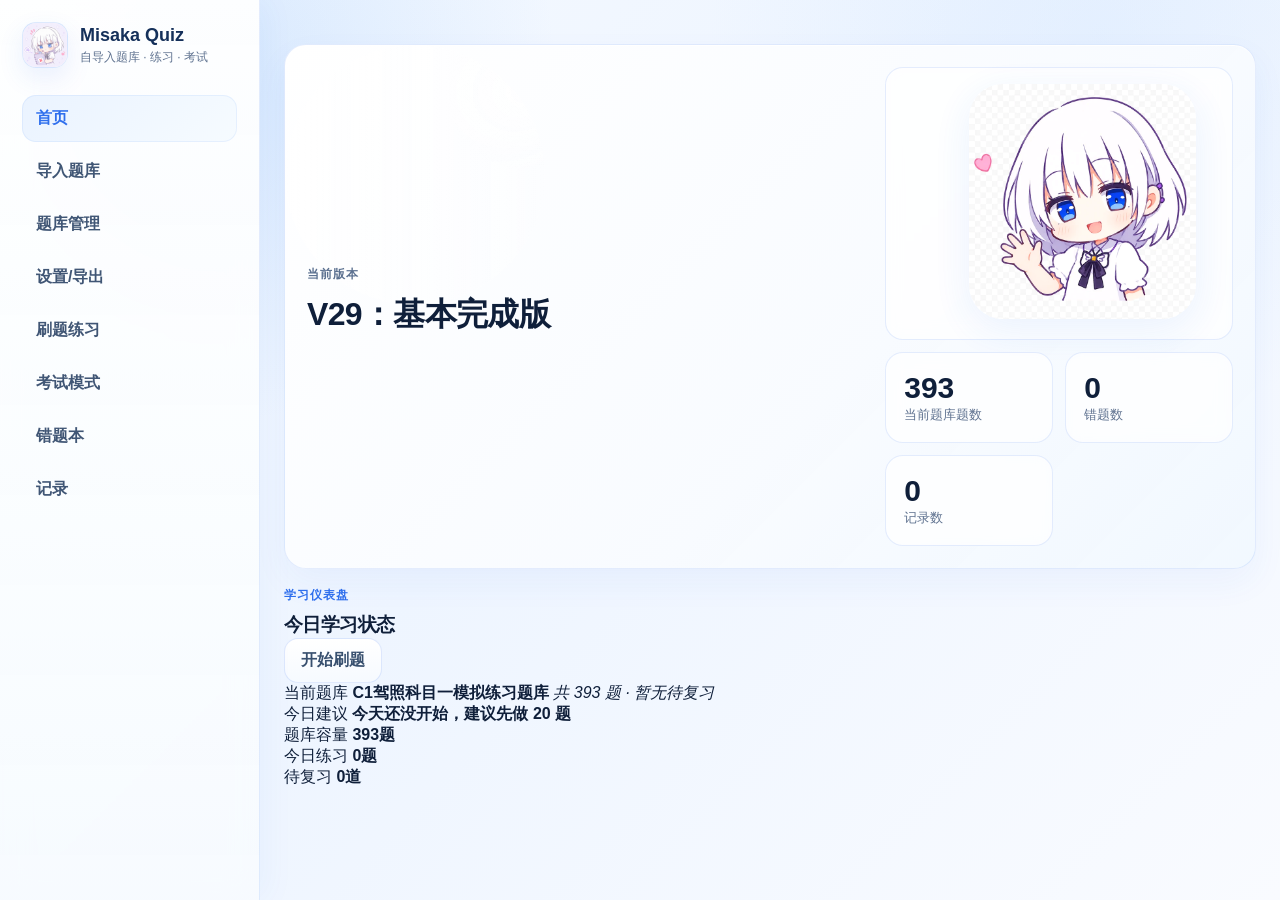
==== commit e0a1f591: "rename: Shiroha → Misaka（全项目品牌重命名） - 所有 UI 文本: Shiroha Quiz → Misaka Quiz - localStorage 键: shiroha_" ====
--- a/apps/android/app/src/main/assets/web/index.html
+++ b/apps/android/app/src/main/assets/web/index.html
@@ -3,7 +3,7 @@
 <head>
   <meta charset="UTF-8" />
   <meta name="viewport" content="width=device-width, initial-scale=1.0" />
-  <title>Shiroha Quiz - v28.2 双端布局精修版</title>
+  <title>Misaka Quiz - v28.2 双端布局精修版</title>
   <link rel="icon" type="image/png" href="./app-icon.png" />
   <link rel="apple-touch-icon" href="./app-icon.png" />
   <link rel="stylesheet" href="./styles.css" />
@@ -14,7 +14,7 @@
   <div class="app-splash" aria-hidden="true">
     <div class="app-splash-card">
       <img class="app-splash-logo" src="./media/home_welcome_avatar.webp" alt="" aria-hidden="true" />
-      <div class="app-splash-title">Shiroha Quiz</div>
+      <div class="app-splash-title">Misaka Quiz</div>
       <div class="app-splash-subtitle">轻量刷题 · 题库导入 · 错题复习</div>
       <div class="app-splash-dots"><span></span><span></span><span></span></div>
     </div>
@@ -23,7 +23,7 @@
     <aside class="side">
       <div class="brand">
         <img src="./app-icon.png" alt="图标" onerror="this.style.display='none'" />
-        <div><b>Shiroha Quiz</b><span>自导入题库 · 练习 · 考试</span></div>
+        <div><b>Misaka Quiz</b><span>自导入题库 · 练习 · 考试</span></div>
       </div>
             <button class="nav active" data-view="dashboard">首页</button>
       <button class="nav" data-view="import">导入题库</button>
@@ -52,7 +52,7 @@
           </div>
           <div class="hero-stats hero-stats-app">
             <div class="hero-visual-card">
-              <img class="hero-mascot hero-mascot-main" src="./media/home_welcome_avatar.webp" alt="Shiroha Quiz 首页欢迎素材" />
+              <img class="hero-mascot hero-mascot-main" src="./media/home_welcome_avatar.webp" alt="Misaka Quiz 首页欢迎素材" />
             </div>
             <div><b id="stat-total">0</b><span>当前题库题数</span></div>
             <div><b id="stat-wrong">0</b><span>错题数</span></div>
@@ -139,7 +139,7 @@
 
         <details class="card import-help import-help-details"><summary>查看导入格式说明</summary>
           <h2>支持的题库格式</h2>
-          <p>支持 Word / TXT / PDF / JSON 等常见题库来源。普通文本题库会进入识别流程；从 Shiroha Quiz 导出的备份 JSON、批量题库 JSON 或配置文件，请到“设置/导出”页使用“导入配置 / 备份 JSON”，不要当作普通题库文本解析。</p>
+          <p>支持 Word / TXT / PDF / JSON 等常见题库来源。普通文本题库会进入识别流程；从 Misaka Quiz 导出的备份 JSON、批量题库 JSON 或配置文件，请到“设置/导出”页使用“导入配置 / 备份 JSON”，不要当作普通题库文本解析。</p>
           <div class="help-grid">
             <div><b>单选题</b><code>1. 下列说法正确的是？
 A. 选项一
@@ -150,7 +150,7 @@
 B. 多选题
 C. 判断题
 答案：AB</code></div>
-            <div><b>判断题</b><code>1. Shiroha Quiz 支持导入题库。
+            <div><b>判断题</b><code>1. Misaka Quiz 支持导入题库。
 答案：正确</code></div>
             <div><b>填空 / 简答</b><code>1. 请填写关键词：____。
 参考答案：题库导入</code></div>
--- a/apps/android/app/src/main/assets/web/styles.css
+++ b/apps/android/app/src/main/assets/web/styles.css
@@ -1426,37 +1426,37 @@
   animation-delay:.3s
 }
 .hero-mascot-main{
-  animation:shirohaBreathe 4.8s ease-in-out infinite
+  animation:misakaBreathe 4.8s ease-in-out infinite
 }
 .import-art-main{
-  animation:shirohaFloat 4.2s ease-in-out infinite
+  animation:misakaFloat 4.2s ease-in-out infinite
 }
 .bank-art-strip img{
-  animation:shirohaFadeRise .7s ease both
+  animation:misakaFadeRise .7s ease both
 }
 .practice-art-strip img{
-  animation:shirohaFloat 4.6s ease-in-out infinite
+  animation:misakaFloat 4.6s ease-in-out infinite
 }
 .exam-art-strip img{
-  animation:shirohaBreathe 4.4s ease-in-out infinite
+  animation:misakaBreathe 4.4s ease-in-out infinite
 }
 .wrongbook-art-strip img{
-  animation:shirohaNudge 5.2s ease-in-out infinite
+  animation:misakaNudge 5.2s ease-in-out infinite
 }
 .records-art-strip img{
-  animation:shirohaBreathe 5.6s ease-in-out infinite
+  animation:misakaBreathe 5.6s ease-in-out infinite
 }
 .settings-art-strip img{
-  animation:shirohaFloat 5s ease-in-out infinite
+  animation:misakaFloat 5s ease-in-out infinite
 }
 .asset-reference-details img{
-  animation:shirohaFadeRise .55s ease both
+  animation:misakaFadeRise .55s ease both
 }
 .page-art-strip{
-  animation:shirohaCardIn .48s ease both
+  animation:misakaCardIn .48s ease both
 }
 .card{
-  animation:shirohaCardIn .38s ease both
+  animation:misakaCardIn .38s ease both
 }
 @keyframes splashCardIn{
   from{
@@ -1500,7 +1500,7 @@
     visibility:hidden
   }
 }
-@keyframes shirohaFloat{
+@keyframes misakaFloat{
   0%,100%{
     transform:translateY(0)
   }
@@ -1508,7 +1508,7 @@
     transform:translateY(-6px)
   }
 }
-@keyframes shirohaBreathe{
+@keyframes misakaBreathe{
   0%,100%{
     transform:scale(1)
   }
@@ -1516,7 +1516,7 @@
     transform:scale(1.025)
   }
 }
-@keyframes shirohaNudge{
+@keyframes misakaNudge{
   0%,100%{
     transform:rotate(0deg) translateY(0)
   }
@@ -1527,7 +1527,7 @@
     transform:rotate(1.4deg) translateY(-3px)
   }
 }
-@keyframes shirohaFadeRise{
+@keyframes misakaFadeRise{
   from{
     opacity:0;
     transform:translateY(8px)
@@ -1537,7 +1537,7 @@
     transform:translateY(0)
   }
 }
-@keyframes shirohaCardIn{
+@keyframes misakaCardIn{
   from{
     opacity:.88;
     transform:translateY(4px)
@@ -2110,7 +2110,7 @@
 
 
 
-/* SHIROHA_V28_1_BANK_MOBILE_LAYOUT_START
+/* MISAKA_V28_1_BANK_MOBILE_LAYOUT_START
    题库管理移动端结构优化：当前题库上方统一选择，卡片只展示信息，单题库操作收进更多菜单。 */
 .bank-manage-toolbar-v28{
   background:linear-gradient(135deg,rgba(255,255,255,.96),rgba(239,247,255,.92))!important;
@@ -2306,10 +2306,10 @@
     padding:8px 4px!important;
   }
 }
-/* SHIROHA_V28_1_BANK_MOBILE_LAYOUT_END */
-
-
-/* SHIROHA_V28_2_ASSET_REFRESH_START
+/* MISAKA_V28_1_BANK_MOBILE_LAYOUT_END */
+
+
+/* MISAKA_V28_2_ASSET_REFRESH_START
    首页与分页素材替换：统一蓝白云母亚克力风格，减少素材数量并提升融合度。 */
 .hero-card,.import-stage-panel,.page-art-strip,.asset-reference-details{
   position:relative;
@@ -2368,10 +2368,10 @@
     max-height:132px;
   }
 }
-/* SHIROHA_V28_2_ASSET_REFRESH_END */
-
-
-/* SHIROHA_V28_3_VISUAL_POLISH_START
+/* MISAKA_V28_2_ASSET_REFRESH_END */
+
+
+/* MISAKA_V28_3_VISUAL_POLISH_START
    视觉目标：蓝白统一、云母亚克力质感、素材融入卡片；导入备份区域独立，不夹在普通题库导入流程中。 */
 :root{
   --sq-blue:#2f6fed;
@@ -2550,10 +2550,10 @@
     max-height:126px!important;
   }
 }
-/* SHIROHA_V28_3_VISUAL_POLISH_END */
-
-
-/* SHIROHA_V28_3_1_IMPORT_BACKUP_POSITION_START
+/* MISAKA_V28_3_VISUAL_POLISH_END */
+
+
+/* MISAKA_V28_3_1_IMPORT_BACKUP_POSITION_START
    备份 JSON 导入保留在导入题库页底部，不再夹在普通题库导入、双文件导入和识别结果之间。 */
 .backup-restore-bottom-v2831{
   margin-top:28px!important;
@@ -2584,10 +2584,10 @@
     margin-top:22px!important;
   }
 }
-/* SHIROHA_V28_3_1_IMPORT_BACKUP_POSITION_END */
-
-
-/* SHIROHA_V28_3_3_IMPORT_ART_BG_FIX_START
+/* MISAKA_V28_3_1_IMPORT_BACKUP_POSITION_END */
+
+
+/* MISAKA_V28_3_3_IMPORT_ART_BG_FIX_START
    修复导入页素材右侧奇怪蓝色圆形背景，改为更干净的蓝白渐变，不干扰素材本身显示。 */
 .import-stage-panel{
   background:
@@ -2611,10 +2611,10 @@
       linear-gradient(180deg, rgba(255,255,255,.98) 0%, rgba(246,250,255,.98) 72%, rgba(239,246,255,.95) 100%) !important;
   }
 }
-/* SHIROHA_V28_3_3_IMPORT_ART_BG_FIX_END */
-
-
-/* SHIROHA_V28_3_4_SAFE_PAGE_FIX_START
+/* MISAKA_V28_3_3_IMPORT_ART_BG_FIX_END */
+
+
+/* MISAKA_V28_3_4_SAFE_PAGE_FIX_START
    安全修复：不再改写 index.html 的 section 结构，避免页面路由全部落到导入页。
    只通过样式修正导入页视觉和备份区域的呈现，不破坏页面切换。 */
 .view{display:none}
@@ -2652,10 +2652,10 @@
       linear-gradient(180deg, rgba(255,255,255,.98) 0%, rgba(246,250,255,.98) 72%, rgba(239,246,255,.95) 100%) !important;
   }
 }
-/* SHIROHA_V28_3_4_SAFE_PAGE_FIX_END */
-
-
-/* SHIROHA_V28_4_PRACTICE_ART_FIX_START
+/* MISAKA_V28_3_4_SAFE_PAGE_FIX_END */
+
+
+/* MISAKA_V28_4_PRACTICE_ART_FIX_START
    修复刷题练习页素材背后的奇怪蓝色圆形区域，并让素材更大、更靠中。 */
 .practice-art-strip{
   grid-template-columns:minmax(0,1fr) minmax(220px,360px) !important;
@@ -2704,10 +2704,10 @@
     max-height:160px !important;
   }
 }
-/* SHIROHA_V28_4_PRACTICE_ART_FIX_END */
-
-
-/* SHIROHA_V28_4_1_CARD_ART_FIX_START
+/* MISAKA_V28_4_PRACTICE_ART_FIX_END */
+
+
+/* MISAKA_V28_4_1_CARD_ART_FIX_START
    修复插画卡片本身的蓝色气泡干扰；图片尺寸改为克制显示，保证素材完整、不挤压卡片。 */
 
 /* 去掉插画卡片内部过重的圆形蓝色气泡，不再让背景块压到素材上。 */
@@ -2865,10 +2865,10 @@
   }
 }
 
-/* SHIROHA_V28_4_1_CARD_ART_FIX_END */
-
-
-/* SHIROHA_V28_4_2_ART_SIZE_TUNING_START
+/* MISAKA_V28_4_1_CARD_ART_FIX_END */
+
+
+/* MISAKA_V28_4_2_ART_SIZE_TUNING_START
    按页面微调插画在卡片里的尺寸与位置：
    - 题库管理：缩小约20%
    - 刷题练习：放大约20%，并移到更居中的位置
@@ -2973,10 +2973,10 @@
     max-height:102px !important;
   }
 }
-/* SHIROHA_V28_4_2_ART_SIZE_TUNING_END */
-
-
-/* SHIROHA_V28_4_4_ART_BALANCE_START
+/* MISAKA_V28_4_2_ART_SIZE_TUNING_END */
+
+
+/* MISAKA_V28_4_4_ART_BALANCE_START
    插画尺寸二次收敛：不再激进放大，保证素材在卡片里完整显示，并兼顾卡片高度。
    只调“图片在卡片中的显示尺寸和位置”，不替换素材。 */
 
@@ -3189,10 +3189,10 @@
     max-height:94px !important;
   }
 }
-/* SHIROHA_V28_4_4_ART_BALANCE_END */
-
-
-/* SHIROHA_V28_4_6_TITLE_AND_ART_BG_FIX_START
+/* MISAKA_V28_4_4_ART_BALANCE_END */
+
+
+/* MISAKA_V28_4_6_TITLE_AND_ART_BG_FIX_START
    修复页面双标题重复感：通过差异化内卡标题减弱重复；
    同时将分页插画区右侧背景统一为白色，不再使用淡蓝色块。 */
 .page-art-strip,
@@ -3227,10 +3227,10 @@
 .section-head .kicker + h2{
   letter-spacing:.01em;
 }
-/* SHIROHA_V28_4_6_TITLE_AND_ART_BG_FIX_END */
-
-
-/* SHIROHA_V28_4_7_REMOVE_OUTER_TITLE_START
+/* MISAKA_V28_4_6_TITLE_AND_ART_BG_FIX_END */
+
+
+/* MISAKA_V28_4_7_REMOVE_OUTER_TITLE_START
    直接移除顶部外层页面标题区域，仅保留右侧题库选择与保存数据操作。 */
 .topbar{
   justify-content:flex-end !important;
@@ -3248,10 +3248,10 @@
     padding-bottom:10px !important;
   }
 }
-/* SHIROHA_V28_4_7_REMOVE_OUTER_TITLE_END */
-
-
-/* SHIROHA_V28_4_8_APP_READABILITY_NAV_START
+/* MISAKA_V28_4_7_REMOVE_OUTER_TITLE_END */
+
+
+/* MISAKA_V28_4_8_APP_READABILITY_NAV_START
    App 成品界面修正：
    1) 隐藏开发阶段用于说明素材/布局的小字提示；
    2) 移动端表单不再横向溢出卡片；
@@ -3418,10 +3418,10 @@
     box-shadow:0 10px 24px rgba(47,111,237,.14), inset 0 1px 0 rgba(255,255,255,.82) !important;
   }
 }
-/* SHIROHA_V28_4_8_APP_READABILITY_NAV_END */
-
-
-/* SHIROHA_V28_4_11_MOBILE_PERF_START
+/* MISAKA_V28_4_8_APP_READABILITY_NAV_END */
+
+
+/* MISAKA_V28_4_11_MOBILE_PERF_START
    移动端性能优化：
    - 导航切换不再触发全量 renderAll；
    - 移动端禁用/弱化 blur、backdrop-filter、大阴影和过多动画；
@@ -3499,9 +3499,9 @@
     scroll-behavior:auto !important;
   }
 }
-/* SHIROHA_V28_4_11_MOBILE_PERF_END */
-
-/* SHIROHA_V28_2_DUAL_LAYOUT_REFINEMENT_START
+/* MISAKA_V28_4_11_MOBILE_PERF_END */
+
+/* MISAKA_V28_2_DUAL_LAYOUT_REFINEMENT_START
    双端通用精修：稳定移动端页面位置、收紧底部导航、统一角色素材落点。 */
 @media(max-width:720px){
   html,
@@ -3880,10 +3880,10 @@
     max-width:106px !important;
   }
 }
-/* SHIROHA_V28_2_DUAL_LAYOUT_REFINEMENT_END */
-
-
-/* SHIROHA_APP_V28_5_STAGE_CARD_COMPACT_START
+/* MISAKA_V28_2_DUAL_LAYOUT_REFINEMENT_END */
+
+
+/* MISAKA_APP_V28_5_STAGE_CARD_COMPACT_START
    App 专属：除首页外，将角色说明区收束为更靠上的扁平卡片，参考导入页节奏，节省练习/考试等页面上方空白。 */
 @media(max-width:720px){
   #banks.view > .card:first-child,
@@ -4042,9 +4042,9 @@
     max-width:116px !important;
   }
 }
-/* SHIROHA_APP_V28_5_STAGE_CARD_COMPACT_END */
-
-/* SHIROHA_APP_V28_6_TITLE_ACTION_ART_TIGHTEN_START
+/* MISAKA_APP_V28_5_STAGE_CARD_COMPACT_END */
+
+/* MISAKA_APP_V28_6_TITLE_ACTION_ART_TIGHTEN_START
    App 专属：标题区右上角化、首页版本卡片收紧、插画白底和素材缩小，避免文字/图片被挤压。 */
 @media(max-width:720px){
   /* 首页版本卡片：标题单行、整体收紧 */
@@ -4394,9 +4394,9 @@
     padding:0 8px !important;
   }
 }
-/* SHIROHA_APP_V28_6_TITLE_ACTION_ART_TIGHTEN_END */
-
-/* SHIROHA_APP_V28_7_TOP_RIGHT_ART_START
+/* MISAKA_APP_V28_6_TITLE_ACTION_ART_TIGHTEN_END */
+
+/* MISAKA_APP_V28_7_TOP_RIGHT_ART_START
    App 专属：在顶部右侧空白区补充压缩后的行走素材，并统一顶部为蓝白柔和风格。 */
 .app-mobile-top-art{
   display:none;
@@ -4452,9 +4452,9 @@
     padding-right:6px !important;
   }
 }
-/* SHIROHA_APP_V28_7_TOP_RIGHT_ART_END */
-
-/* SHIROHA_APP_V28_8_TOPBAR_AND_CARD_TOP_TIGHTEN_START
+/* MISAKA_APP_V28_7_TOP_RIGHT_ART_END */
+
+/* MISAKA_APP_V28_8_TOPBAR_AND_CARD_TOP_TIGHTEN_START
    App 专属：顶部题库选择与保存按钮改为单行，选择框左边界对齐页面主卡片内容；各页英文 kicker 上提到白色卡片顶部，进一步节省纵向空间。 */
 @media(max-width:720px){
   .main{
@@ -4577,9 +4577,9 @@
     padding:0 8px !important;
   }
 }
-/* SHIROHA_APP_V28_8_TOPBAR_AND_CARD_TOP_TIGHTEN_END */
-
-/* SHIROHA_APP_V28_9_USER_FACING_IMPORT_REVIEW_START
+/* MISAKA_APP_V28_8_TOPBAR_AND_CARD_TOP_TIGHTEN_END */
+
+/* MISAKA_APP_V28_9_USER_FACING_IMPORT_REVIEW_START
    App 专属：减少开发侧浅色说明文字；导入核对区增加沉浸模式，提升手机端核对效率。 */
 @media(max-width:720px){
   /* 去掉或压缩面向开发者的浅色说明，保留必要操作信息 */
@@ -4792,10 +4792,10 @@
     grid-template-columns:repeat(2,minmax(0,1fr)) !important;
   }
 }
-/* SHIROHA_APP_V28_9_USER_FACING_IMPORT_REVIEW_END */
-
-/* SHIROHA_APP_V28_9_HEADER_ART_AND_TITLE_ACTION_ALIGN_START
-   App 专属：顶部行走素材移入 Shiroha Quiz 标题白色区域右侧并放大；页面标题右侧按钮/状态与主标题同高对齐。 */
+/* MISAKA_APP_V28_9_USER_FACING_IMPORT_REVIEW_END */
+
+/* MISAKA_APP_V28_9_HEADER_ART_AND_TITLE_ACTION_ALIGN_START
+   App 专属：顶部行走素材移入 Misaka Quiz 标题白色区域右侧并放大；页面标题右侧按钮/状态与主标题同高对齐。 */
 @media(max-width:720px){
   .topbar{
     position:relative !important;
@@ -4868,15 +4868,15 @@
     margin-top:14px !important;
   }
 }
-/* SHIROHA_APP_V28_9_HEADER_ART_AND_TITLE_ACTION_ALIGN_END */
-
-/* SHIROHA_APP_V29_HEADER_ART_RECORDS_ACTION_ALIGN_START
+/* MISAKA_APP_V28_9_HEADER_ART_AND_TITLE_ACTION_ALIGN_END */
+
+/* MISAKA_APP_V29_HEADER_ART_RECORDS_ACTION_ALIGN_START
    App-only: 基于 v28 继续叠加。
-   1) 顶部行走素材固定到最上方 Shiroha Quiz 标题右侧，脱离题库选择/保存按钮区域；
+   1) 顶部行走素材固定到最上方 Misaka Quiz 标题右侧，脱离题库选择/保存按钮区域；
    2) 补齐刷题记录页标题右侧按钮对齐；
    3) 保留 v27：Web 开屏层不显示静态图标。 */
 @media(max-width:720px){
-  /* 顶部装饰素材：放在 Shiroha Quiz 顶部白色标题区右侧，不再贴着题库选择卡片。 */
+  /* 顶部装饰素材：放在 Misaka Quiz 顶部白色标题区右侧，不再贴着题库选择卡片。 */
   .topbar .app-mobile-top-art,
   .app-mobile-top-art{
     display:block !important;
@@ -4962,12 +4962,12 @@
     font-size:11px !important;
   }
 }
-/* SHIROHA_APP_V29_HEADER_ART_RECORDS_ACTION_ALIGN_END */
-
-
-/* SHIROHA_APP_V29_4_NATIVE_SPLASH_TOPBAR_ALIGN_START
+/* MISAKA_APP_V29_HEADER_ART_RECORDS_ACTION_ALIGN_END */
+
+
+/* MISAKA_APP_V29_4_NATIVE_SPLASH_TOPBAR_ALIGN_START
    App-only fix: hide native launcher-icon splash, use welcome avatar in launch/splash,
-   place walking strip inside the Shiroha Quiz title bar, and center-align favorite review button. */
+   place walking strip inside the Misaka Quiz title bar, and center-align favorite review button. */
 .app-splash-logo{
   display:block !important;
   width:min(58vw,190px) !important;
@@ -5113,12 +5113,12 @@
   from{opacity:0}
   to{opacity:1}
 }
-/* SHIROHA_APP_V29_4_NATIVE_SPLASH_TOPBAR_ALIGN_END */
-
-
-/* SHIROHA_APP_V29_6_REMOVE_DUPLICATE_WEB_TOPBAR_TITLE_START
+/* MISAKA_APP_V29_4_NATIVE_SPLASH_TOPBAR_ALIGN_END */
+
+
+/* MISAKA_APP_V29_6_REMOVE_DUPLICATE_WEB_TOPBAR_TITLE_START
    App-only correction:
-   - Do not create or display a second in-Web “Shiroha Quiz” title card.
+   - Do not create or display a second in-Web “Misaka Quiz” title card.
    - The Web topbar is only the bank selector + save button control card.
    - The walking strip is fixed beside the existing top app title area.
    - Splash logic is intentionally untouched. */
@@ -5260,13 +5260,13 @@
     height:46px !important;
   }
 }
-/* SHIROHA_APP_V29_6_REMOVE_DUPLICATE_WEB_TOPBAR_TITLE_END */
-
-
-/* SHIROHA_APP_V29_10_TOPBAR_EMBED_BLUE_COMPACT_START
+/* MISAKA_APP_V29_6_REMOVE_DUPLICATE_WEB_TOPBAR_TITLE_END */
+
+
+/* MISAKA_APP_V29_10_TOPBAR_EMBED_BLUE_COMPACT_START
    App WebView-only:
    1) 单一 .topbar，不再新增第二个标题卡片；
-   2) 走路素材写入 Shiroha Quiz 同一行，禁止 fixed/absolute 悬浮；
+   2) 走路素材写入 Misaka Quiz 同一行，禁止 fixed/absolute 悬浮；
    3) 最上端区域改为更短的蓝白色调。 */
 @media(max-width:720px){
   html,
@@ -5465,10 +5465,10 @@
     padding:0 7px !important;
   }
 }
-/* SHIROHA_APP_V29_10_TOPBAR_EMBED_BLUE_COMPACT_END */
-
-
-/* SHIROHA_APP_V29_15_REMOVE_ADDED_TOPBAR_FINAL_START
+/* MISAKA_APP_V29_10_TOPBAR_EMBED_BLUE_COMPACT_END */
+
+
+/* MISAKA_APP_V29_15_REMOVE_ADDED_TOPBAR_FINAL_START
    APP WebView 内置页最终修正：
    - 已在 index.html 物理删除之前新增的 topbar-title-row / 走路素材；
    - header.topbar 只保留题库选择 + 保存数据；
@@ -5599,10 +5599,10 @@
     font-size:11px !important;
   }
 }
-/* SHIROHA_APP_V29_15_REMOVE_ADDED_TOPBAR_FINAL_END */
-
-
-/* SHIROHA_APP_V29_16_LIGHT_BLUE_TOPBAR_START
+/* MISAKA_APP_V29_15_REMOVE_ADDED_TOPBAR_FINAL_END */
+
+
+/* MISAKA_APP_V29_16_LIGHT_BLUE_TOPBAR_START
    APP WebView-only: lighten the top .topbar blue so it blends with the page background. */
 @media(max-width:720px){
   html,
@@ -5628,10 +5628,10 @@
     border-color:rgba(47,111,237,.10) !important;
   }
 }
-/* SHIROHA_APP_V29_16_LIGHT_BLUE_TOPBAR_END */
-
-
-/* SHIROHA_APP_V29_18_DASHBOARD_PANEL_START
+/* MISAKA_APP_V29_16_LIGHT_BLUE_TOPBAR_END */
+
+
+/* MISAKA_APP_V29_18_DASHBOARD_PANEL_START
    APP 首页新增学习仪表盘：
    - 位于当前版本/统计卡片与“加载内置 C1 题库”之间；
    - 使用行走素材；
@@ -5765,10 +5765,10 @@
     font-size:20px !important;
   }
 }
-/* SHIROHA_APP_V29_18_DASHBOARD_PANEL_END */
-
-
-/* SHIROHA_APP_V29_20_COMPACT_DASHBOARD_FINAL_START
+/* MISAKA_APP_V29_18_DASHBOARD_PANEL_END */
+
+
+/* MISAKA_APP_V29_20_COMPACT_DASHBOARD_FINAL_START
    修正首页学习仪表盘：
    - 卡片高度可控；
    - 插画作为右侧小装饰，不再撑满页面；
@@ -5942,10 +5942,10 @@
     font-size:17px !important;
   }
 }
-/* SHIROHA_APP_V29_20_COMPACT_DASHBOARD_FINAL_END */
-
-
-/* SHIROHA_APP_V29_21_DASHBOARD_NO_IMAGE_UI_FILL_START
+/* MISAKA_APP_V29_20_COMPACT_DASHBOARD_FINAL_END */
+
+
+/* MISAKA_APP_V29_21_DASHBOARD_NO_IMAGE_UI_FILL_START
    首页学习仪表盘重做：
    - 不再使用图片素材；
    - 仪表盘内部用纯 UI 信息块填满卡片；
@@ -6121,10 +6121,10 @@
     font-size:17px !important;
   }
 }
-/* SHIROHA_APP_V29_21_DASHBOARD_NO_IMAGE_UI_FILL_END */
-
-
-/* SHIROHA_APP_V29_23_REMOVE_HOME_LOAD_BUTTONS_DOM_START
+/* MISAKA_APP_V29_21_DASHBOARD_NO_IMAGE_UI_FILL_END */
+
+
+/* MISAKA_APP_V29_23_REMOVE_HOME_LOAD_BUTTONS_DOM_START
    APP 首页物理删除“加载内置 C1 题库 / 在题库管理中加载”两个重复入口。
    这里仅作为缓存/旧结构兜底隐藏，不影响题库管理页和导入页功能。 */
 @media(max-width:720px){
@@ -6141,10 +6141,10 @@
     overflow:hidden !important;
   }
 }
-/* SHIROHA_APP_V29_23_REMOVE_HOME_LOAD_BUTTONS_DOM_END */
-
-
-/* SHIROHA_APP_V29_24_DASHBOARD_LAYOUT_FIX_START
+/* MISAKA_APP_V29_23_REMOVE_HOME_LOAD_BUTTONS_DOM_END */
+
+
+/* MISAKA_APP_V29_24_DASHBOARD_LAYOUT_FIX_START
    仪表盘细化：
    - 当前题库改为满宽信息卡，不再被并排压缩；
    - 今日建议改为满宽浅蓝提示条；
@@ -6354,9 +6354,9 @@
     font-size:17px !important;
   }
 }
-/* SHIROHA_APP_V29_24_DASHBOARD_LAYOUT_FIX_END */
-
-/* SHIROHA_APP_V30_1_DOCX_IMAGE_IMPORT_SYNC_START
+/* MISAKA_APP_V29_24_DASHBOARD_LAYOUT_FIX_END */
+
+/* MISAKA_APP_V30_1_DOCX_IMAGE_IMPORT_SYNC_START
    WebView App 同步 Web 版 DOCX 图片题/复杂真题导入：限制题干图片展示尺寸，避免图形题和资料图撑开移动端页面。 */
 .question-media{
   margin:14px 0;
@@ -6460,9 +6460,9 @@
   .question-image-viewer-v302{padding:12px;}
   .question-image-viewer-stage-v302 img{max-width:none;max-height:none;}
 }
-/* SHIROHA_APP_V30_1_DOCX_IMAGE_IMPORT_SYNC_END */
-
-/* SHIROHA_APP_V32_MOBILE_PRACTICE_EXAM_COMPACT_START
+/* MISAKA_APP_V30_1_DOCX_IMAGE_IMPORT_SYNC_END */
+
+/* MISAKA_APP_V32_MOBILE_PRACTICE_EXAM_COMPACT_START
    WebView App 专属修正：撤回右侧悬挂答题卡，只保留考试沉浸；进一步压缩练习/考试选项卡片空白。 */
 body.practice-focus #practice.view{
   padding:8px !important;
@@ -6758,9 +6758,9 @@
     border-radius:11px !important;
   }
 }
-/* SHIROHA_APP_V32_MOBILE_PRACTICE_EXAM_COMPACT_END */
-
-/* SHIROHA_APP_V33_RECORDS_AND_MOBILE_COMPACT_START
+/* MISAKA_APP_V32_MOBILE_PRACTICE_EXAM_COMPACT_END */
+
+/* MISAKA_APP_V33_RECORDS_AND_MOBILE_COMPACT_START
    WebView App 专属：结果回归记录页；手机端按钮/选项/底部导航做适度收敛，不新增布局。 */
 .compact-end-v5{
   padding:16px !important;
@@ -6876,10 +6876,10 @@
     border-radius:13px !important;
   }
 }
-/* SHIROHA_APP_V33_RECORDS_AND_MOBILE_COMPACT_END */
-
-
-/* SHIROHA_APP_V34_DASHBOARD_AND_SIMPLE_OPTIONS_FIX_START
+/* MISAKA_APP_V33_RECORDS_AND_MOBILE_COMPACT_END */
+
+
+/* MISAKA_APP_V34_DASHBOARD_AND_SIMPLE_OPTIONS_FIX_START
    WebView App 专属：学习仪表盘两张状态卡做等高收敛；隐藏默认内置题库加载提示卡；短选项题进一步减少空白。 */
 .builtin-bank-card-v252,
 #builtin-bank-panel-v252{
@@ -6992,9 +6992,9 @@
     min-height:78px !important;
   }
 }
-/* SHIROHA_APP_V34_DASHBOARD_AND_SIMPLE_OPTIONS_FIX_END */
-
-/* SHIROHA_APP_V35_EXAM_ANSWER_SHEET_TOGGLE_START
+/* MISAKA_APP_V34_DASHBOARD_AND_SIMPLE_OPTIONS_FIX_END */
+
+/* MISAKA_APP_V35_EXAM_ANSWER_SHEET_TOGGLE_START
    WebView App 专属：考试沉浸页中部小型答题卡开关；默认收起，不占用主答题区域。 */
 body.exam-focus .exam-sheet-toggle-row-v7{
   display:flex !important;
@@ -7133,9 +7133,9 @@
     font-size:10.5px !important;
   }
 }
-/* SHIROHA_APP_V35_EXAM_ANSWER_SHEET_TOGGLE_END */
-
-/* SHIROHA_APP_V36_EXAM_SHEET_HEADER_ALIGN_FIX_START
+/* MISAKA_APP_V35_EXAM_ANSWER_SHEET_TOGGLE_END */
+
+/* MISAKA_APP_V36_EXAM_SHEET_HEADER_ALIGN_FIX_START
    WebView App 专属：答题卡按钮移入考试标题栏中间，撤掉单独占一行的小卡；计数文字改为浅蓝。 */
 body.exam-focus .exam-focus-head{
   display:grid !important;
@@ -7217,9 +7217,9 @@
     font-size:10px !important;
   }
 }
-/* SHIROHA_APP_V36_EXAM_SHEET_HEADER_ALIGN_FIX_END */
-
-/* SHIROHA_APP_V37_EXAM_SHEET_LIGHT_ACRYLIC_AND_LIMIT_LABEL_FIX_START
+/* MISAKA_APP_V36_EXAM_SHEET_HEADER_ALIGN_FIX_END */
+
+/* MISAKA_APP_V37_EXAM_SHEET_LIGHT_ACRYLIC_AND_LIMIT_LABEL_FIX_START
    WebView App 专属：考试头部答题卡按钮居中、浅白浅蓝亚克力质感；题量文案见 index.html。 */
 body.exam-focus .exam-focus-head{
   grid-template-columns:minmax(0,1fr) auto minmax(0,1fr) !important;
@@ -7298,9 +7298,9 @@
     padding:1px 4px !important;
   }
 }
-/* SHIROHA_APP_V37_EXAM_SHEET_LIGHT_ACRYLIC_AND_LIMIT_LABEL_FIX_END */
-
-/* SHIROHA_APP_V38_PRACTICE_FULL_WIDTH_AND_OPTION_TIGHTEN_START
+/* MISAKA_APP_V37_EXAM_SHEET_LIGHT_ACRYLIC_AND_LIMIT_LABEL_FIX_END */
+
+/* MISAKA_APP_V38_PRACTICE_FULL_WIDTH_AND_OPTION_TIGHTEN_START
    WebView App 专属：练习沉浸页贴近手机宽度；练习/考试选项卡片再次收紧，重点减少简单选项的大块空白。 */
 body.practice-focus .main{
   padding:0 !important;
@@ -7414,7 +7414,7 @@
     padding:3px 6px !important;
   }
 }
-/* SHIROHA_APP_V38_PRACTICE_FULL_WIDTH_AND_OPTION_TIGHTEN_END */
+/* MISAKA_APP_V38_PRACTICE_FULL_WIDTH_AND_OPTION_TIGHTEN_END */
 
 /* v13: WebView App 题库二次编辑入口，仅服务“更多 → 编辑” */
 .bank-edit-toolbar-v13{
@@ -7688,7 +7688,7 @@
   }
 }
 
-/* SHIROHA_WEBVIEW_V20_IMPORT_REVIEW_MOBILE_CARDS_START
+/* MISAKA_WEBVIEW_V20_IMPORT_REVIEW_MOBILE_CARDS_START
    WebView App：导入识别结果移动端沉浸核对改为卡片式列表，并调整顶部操作顺序。 */
 .import-preview-mobile-list{
   display:none;
@@ -7852,4 +7852,4 @@
     font-size:12px !important;
   }
 }
-/* SHIROHA_WEBVIEW_V20_IMPORT_REVIEW_MOBILE_CARDS_END */
+/* MISAKA_WEBVIEW_V20_IMPORT_REVIEW_MOBILE_CARDS_END */
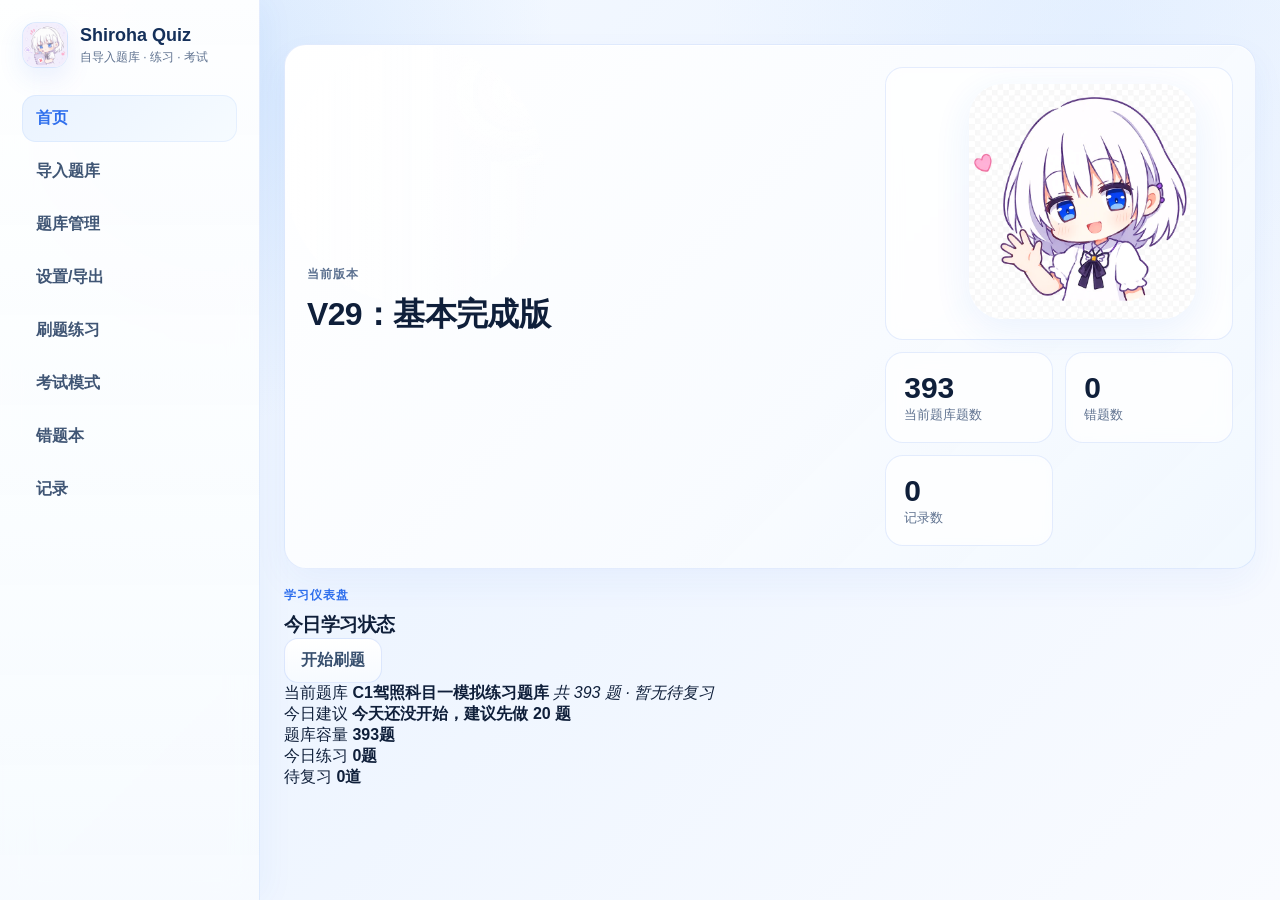
==== commit d504dfbd: "Revert "rename: Shiroha → Misaka（全项目品牌重命名）" This reverts commit e0a1f5914360fcce38e0ddb53b020860e71d" ====
--- a/apps/android/app/src/main/assets/web/index.html
+++ b/apps/android/app/src/main/assets/web/index.html
@@ -3,7 +3,7 @@
 <head>
   <meta charset="UTF-8" />
   <meta name="viewport" content="width=device-width, initial-scale=1.0" />
-  <title>Misaka Quiz - v28.2 双端布局精修版</title>
+  <title>Shiroha Quiz - v28.2 双端布局精修版</title>
   <link rel="icon" type="image/png" href="./app-icon.png" />
   <link rel="apple-touch-icon" href="./app-icon.png" />
   <link rel="stylesheet" href="./styles.css" />
@@ -14,7 +14,7 @@
   <div class="app-splash" aria-hidden="true">
     <div class="app-splash-card">
       <img class="app-splash-logo" src="./media/home_welcome_avatar.webp" alt="" aria-hidden="true" />
-      <div class="app-splash-title">Misaka Quiz</div>
+      <div class="app-splash-title">Shiroha Quiz</div>
       <div class="app-splash-subtitle">轻量刷题 · 题库导入 · 错题复习</div>
       <div class="app-splash-dots"><span></span><span></span><span></span></div>
     </div>
@@ -23,7 +23,7 @@
     <aside class="side">
       <div class="brand">
         <img src="./app-icon.png" alt="图标" onerror="this.style.display='none'" />
-        <div><b>Misaka Quiz</b><span>自导入题库 · 练习 · 考试</span></div>
+        <div><b>Shiroha Quiz</b><span>自导入题库 · 练习 · 考试</span></div>
       </div>
             <button class="nav active" data-view="dashboard">首页</button>
       <button class="nav" data-view="import">导入题库</button>
@@ -52,7 +52,7 @@
           </div>
           <div class="hero-stats hero-stats-app">
             <div class="hero-visual-card">
-              <img class="hero-mascot hero-mascot-main" src="./media/home_welcome_avatar.webp" alt="Misaka Quiz 首页欢迎素材" />
+              <img class="hero-mascot hero-mascot-main" src="./media/home_welcome_avatar.webp" alt="Shiroha Quiz 首页欢迎素材" />
             </div>
             <div><b id="stat-total">0</b><span>当前题库题数</span></div>
             <div><b id="stat-wrong">0</b><span>错题数</span></div>
@@ -139,7 +139,7 @@
 
         <details class="card import-help import-help-details"><summary>查看导入格式说明</summary>
           <h2>支持的题库格式</h2>
-          <p>支持 Word / TXT / PDF / JSON 等常见题库来源。普通文本题库会进入识别流程；从 Misaka Quiz 导出的备份 JSON、批量题库 JSON 或配置文件，请到“设置/导出”页使用“导入配置 / 备份 JSON”，不要当作普通题库文本解析。</p>
+          <p>支持 Word / TXT / PDF / JSON 等常见题库来源。普通文本题库会进入识别流程；从 Shiroha Quiz 导出的备份 JSON、批量题库 JSON 或配置文件，请到“设置/导出”页使用“导入配置 / 备份 JSON”，不要当作普通题库文本解析。</p>
           <div class="help-grid">
             <div><b>单选题</b><code>1. 下列说法正确的是？
 A. 选项一
@@ -150,7 +150,7 @@
 B. 多选题
 C. 判断题
 答案：AB</code></div>
-            <div><b>判断题</b><code>1. Misaka Quiz 支持导入题库。
+            <div><b>判断题</b><code>1. Shiroha Quiz 支持导入题库。
 答案：正确</code></div>
             <div><b>填空 / 简答</b><code>1. 请填写关键词：____。
 参考答案：题库导入</code></div>
--- a/apps/android/app/src/main/assets/web/styles.css
+++ b/apps/android/app/src/main/assets/web/styles.css
@@ -1426,37 +1426,37 @@
   animation-delay:.3s
 }
 .hero-mascot-main{
-  animation:misakaBreathe 4.8s ease-in-out infinite
+  animation:shirohaBreathe 4.8s ease-in-out infinite
 }
 .import-art-main{
-  animation:misakaFloat 4.2s ease-in-out infinite
+  animation:shirohaFloat 4.2s ease-in-out infinite
 }
 .bank-art-strip img{
-  animation:misakaFadeRise .7s ease both
+  animation:shirohaFadeRise .7s ease both
 }
 .practice-art-strip img{
-  animation:misakaFloat 4.6s ease-in-out infinite
+  animation:shirohaFloat 4.6s ease-in-out infinite
 }
 .exam-art-strip img{
-  animation:misakaBreathe 4.4s ease-in-out infinite
+  animation:shirohaBreathe 4.4s ease-in-out infinite
 }
 .wrongbook-art-strip img{
-  animation:misakaNudge 5.2s ease-in-out infinite
+  animation:shirohaNudge 5.2s ease-in-out infinite
 }
 .records-art-strip img{
-  animation:misakaBreathe 5.6s ease-in-out infinite
+  animation:shirohaBreathe 5.6s ease-in-out infinite
 }
 .settings-art-strip img{
-  animation:misakaFloat 5s ease-in-out infinite
+  animation:shirohaFloat 5s ease-in-out infinite
 }
 .asset-reference-details img{
-  animation:misakaFadeRise .55s ease both
+  animation:shirohaFadeRise .55s ease both
 }
 .page-art-strip{
-  animation:misakaCardIn .48s ease both
+  animation:shirohaCardIn .48s ease both
 }
 .card{
-  animation:misakaCardIn .38s ease both
+  animation:shirohaCardIn .38s ease both
 }
 @keyframes splashCardIn{
   from{
@@ -1500,7 +1500,7 @@
     visibility:hidden
   }
 }
-@keyframes misakaFloat{
+@keyframes shirohaFloat{
   0%,100%{
     transform:translateY(0)
   }
@@ -1508,7 +1508,7 @@
     transform:translateY(-6px)
   }
 }
-@keyframes misakaBreathe{
+@keyframes shirohaBreathe{
   0%,100%{
     transform:scale(1)
   }
@@ -1516,7 +1516,7 @@
     transform:scale(1.025)
   }
 }
-@keyframes misakaNudge{
+@keyframes shirohaNudge{
   0%,100%{
     transform:rotate(0deg) translateY(0)
   }
@@ -1527,7 +1527,7 @@
     transform:rotate(1.4deg) translateY(-3px)
   }
 }
-@keyframes misakaFadeRise{
+@keyframes shirohaFadeRise{
   from{
     opacity:0;
     transform:translateY(8px)
@@ -1537,7 +1537,7 @@
     transform:translateY(0)
   }
 }
-@keyframes misakaCardIn{
+@keyframes shirohaCardIn{
   from{
     opacity:.88;
     transform:translateY(4px)
@@ -2110,7 +2110,7 @@
 
 
 
-/* MISAKA_V28_1_BANK_MOBILE_LAYOUT_START
+/* SHIROHA_V28_1_BANK_MOBILE_LAYOUT_START
    题库管理移动端结构优化：当前题库上方统一选择，卡片只展示信息，单题库操作收进更多菜单。 */
 .bank-manage-toolbar-v28{
   background:linear-gradient(135deg,rgba(255,255,255,.96),rgba(239,247,255,.92))!important;
@@ -2306,10 +2306,10 @@
     padding:8px 4px!important;
   }
 }
-/* MISAKA_V28_1_BANK_MOBILE_LAYOUT_END */
-
-
-/* MISAKA_V28_2_ASSET_REFRESH_START
+/* SHIROHA_V28_1_BANK_MOBILE_LAYOUT_END */
+
+
+/* SHIROHA_V28_2_ASSET_REFRESH_START
    首页与分页素材替换：统一蓝白云母亚克力风格，减少素材数量并提升融合度。 */
 .hero-card,.import-stage-panel,.page-art-strip,.asset-reference-details{
   position:relative;
@@ -2368,10 +2368,10 @@
     max-height:132px;
   }
 }
-/* MISAKA_V28_2_ASSET_REFRESH_END */
-
-
-/* MISAKA_V28_3_VISUAL_POLISH_START
+/* SHIROHA_V28_2_ASSET_REFRESH_END */
+
+
+/* SHIROHA_V28_3_VISUAL_POLISH_START
    视觉目标：蓝白统一、云母亚克力质感、素材融入卡片；导入备份区域独立，不夹在普通题库导入流程中。 */
 :root{
   --sq-blue:#2f6fed;
@@ -2550,10 +2550,10 @@
     max-height:126px!important;
   }
 }
-/* MISAKA_V28_3_VISUAL_POLISH_END */
-
-
-/* MISAKA_V28_3_1_IMPORT_BACKUP_POSITION_START
+/* SHIROHA_V28_3_VISUAL_POLISH_END */
+
+
+/* SHIROHA_V28_3_1_IMPORT_BACKUP_POSITION_START
    备份 JSON 导入保留在导入题库页底部，不再夹在普通题库导入、双文件导入和识别结果之间。 */
 .backup-restore-bottom-v2831{
   margin-top:28px!important;
@@ -2584,10 +2584,10 @@
     margin-top:22px!important;
   }
 }
-/* MISAKA_V28_3_1_IMPORT_BACKUP_POSITION_END */
-
-
-/* MISAKA_V28_3_3_IMPORT_ART_BG_FIX_START
+/* SHIROHA_V28_3_1_IMPORT_BACKUP_POSITION_END */
+
+
+/* SHIROHA_V28_3_3_IMPORT_ART_BG_FIX_START
    修复导入页素材右侧奇怪蓝色圆形背景，改为更干净的蓝白渐变，不干扰素材本身显示。 */
 .import-stage-panel{
   background:
@@ -2611,10 +2611,10 @@
       linear-gradient(180deg, rgba(255,255,255,.98) 0%, rgba(246,250,255,.98) 72%, rgba(239,246,255,.95) 100%) !important;
   }
 }
-/* MISAKA_V28_3_3_IMPORT_ART_BG_FIX_END */
-
-
-/* MISAKA_V28_3_4_SAFE_PAGE_FIX_START
+/* SHIROHA_V28_3_3_IMPORT_ART_BG_FIX_END */
+
+
+/* SHIROHA_V28_3_4_SAFE_PAGE_FIX_START
    安全修复：不再改写 index.html 的 section 结构，避免页面路由全部落到导入页。
    只通过样式修正导入页视觉和备份区域的呈现，不破坏页面切换。 */
 .view{display:none}
@@ -2652,10 +2652,10 @@
       linear-gradient(180deg, rgba(255,255,255,.98) 0%, rgba(246,250,255,.98) 72%, rgba(239,246,255,.95) 100%) !important;
   }
 }
-/* MISAKA_V28_3_4_SAFE_PAGE_FIX_END */
-
-
-/* MISAKA_V28_4_PRACTICE_ART_FIX_START
+/* SHIROHA_V28_3_4_SAFE_PAGE_FIX_END */
+
+
+/* SHIROHA_V28_4_PRACTICE_ART_FIX_START
    修复刷题练习页素材背后的奇怪蓝色圆形区域，并让素材更大、更靠中。 */
 .practice-art-strip{
   grid-template-columns:minmax(0,1fr) minmax(220px,360px) !important;
@@ -2704,10 +2704,10 @@
     max-height:160px !important;
   }
 }
-/* MISAKA_V28_4_PRACTICE_ART_FIX_END */
-
-
-/* MISAKA_V28_4_1_CARD_ART_FIX_START
+/* SHIROHA_V28_4_PRACTICE_ART_FIX_END */
+
+
+/* SHIROHA_V28_4_1_CARD_ART_FIX_START
    修复插画卡片本身的蓝色气泡干扰；图片尺寸改为克制显示，保证素材完整、不挤压卡片。 */
 
 /* 去掉插画卡片内部过重的圆形蓝色气泡，不再让背景块压到素材上。 */
@@ -2865,10 +2865,10 @@
   }
 }
 
-/* MISAKA_V28_4_1_CARD_ART_FIX_END */
-
-
-/* MISAKA_V28_4_2_ART_SIZE_TUNING_START
+/* SHIROHA_V28_4_1_CARD_ART_FIX_END */
+
+
+/* SHIROHA_V28_4_2_ART_SIZE_TUNING_START
    按页面微调插画在卡片里的尺寸与位置：
    - 题库管理：缩小约20%
    - 刷题练习：放大约20%，并移到更居中的位置
@@ -2973,10 +2973,10 @@
     max-height:102px !important;
   }
 }
-/* MISAKA_V28_4_2_ART_SIZE_TUNING_END */
-
-
-/* MISAKA_V28_4_4_ART_BALANCE_START
+/* SHIROHA_V28_4_2_ART_SIZE_TUNING_END */
+
+
+/* SHIROHA_V28_4_4_ART_BALANCE_START
    插画尺寸二次收敛：不再激进放大，保证素材在卡片里完整显示，并兼顾卡片高度。
    只调“图片在卡片中的显示尺寸和位置”，不替换素材。 */
 
@@ -3189,10 +3189,10 @@
     max-height:94px !important;
   }
 }
-/* MISAKA_V28_4_4_ART_BALANCE_END */
-
-
-/* MISAKA_V28_4_6_TITLE_AND_ART_BG_FIX_START
+/* SHIROHA_V28_4_4_ART_BALANCE_END */
+
+
+/* SHIROHA_V28_4_6_TITLE_AND_ART_BG_FIX_START
    修复页面双标题重复感：通过差异化内卡标题减弱重复；
    同时将分页插画区右侧背景统一为白色，不再使用淡蓝色块。 */
 .page-art-strip,
@@ -3227,10 +3227,10 @@
 .section-head .kicker + h2{
   letter-spacing:.01em;
 }
-/* MISAKA_V28_4_6_TITLE_AND_ART_BG_FIX_END */
-
-
-/* MISAKA_V28_4_7_REMOVE_OUTER_TITLE_START
+/* SHIROHA_V28_4_6_TITLE_AND_ART_BG_FIX_END */
+
+
+/* SHIROHA_V28_4_7_REMOVE_OUTER_TITLE_START
    直接移除顶部外层页面标题区域，仅保留右侧题库选择与保存数据操作。 */
 .topbar{
   justify-content:flex-end !important;
@@ -3248,10 +3248,10 @@
     padding-bottom:10px !important;
   }
 }
-/* MISAKA_V28_4_7_REMOVE_OUTER_TITLE_END */
-
-
-/* MISAKA_V28_4_8_APP_READABILITY_NAV_START
+/* SHIROHA_V28_4_7_REMOVE_OUTER_TITLE_END */
+
+
+/* SHIROHA_V28_4_8_APP_READABILITY_NAV_START
    App 成品界面修正：
    1) 隐藏开发阶段用于说明素材/布局的小字提示；
    2) 移动端表单不再横向溢出卡片；
@@ -3418,10 +3418,10 @@
     box-shadow:0 10px 24px rgba(47,111,237,.14), inset 0 1px 0 rgba(255,255,255,.82) !important;
   }
 }
-/* MISAKA_V28_4_8_APP_READABILITY_NAV_END */
-
-
-/* MISAKA_V28_4_11_MOBILE_PERF_START
+/* SHIROHA_V28_4_8_APP_READABILITY_NAV_END */
+
+
+/* SHIROHA_V28_4_11_MOBILE_PERF_START
    移动端性能优化：
    - 导航切换不再触发全量 renderAll；
    - 移动端禁用/弱化 blur、backdrop-filter、大阴影和过多动画；
@@ -3499,9 +3499,9 @@
     scroll-behavior:auto !important;
   }
 }
-/* MISAKA_V28_4_11_MOBILE_PERF_END */
-
-/* MISAKA_V28_2_DUAL_LAYOUT_REFINEMENT_START
+/* SHIROHA_V28_4_11_MOBILE_PERF_END */
+
+/* SHIROHA_V28_2_DUAL_LAYOUT_REFINEMENT_START
    双端通用精修：稳定移动端页面位置、收紧底部导航、统一角色素材落点。 */
 @media(max-width:720px){
   html,
@@ -3880,10 +3880,10 @@
     max-width:106px !important;
   }
 }
-/* MISAKA_V28_2_DUAL_LAYOUT_REFINEMENT_END */
-
-
-/* MISAKA_APP_V28_5_STAGE_CARD_COMPACT_START
+/* SHIROHA_V28_2_DUAL_LAYOUT_REFINEMENT_END */
+
+
+/* SHIROHA_APP_V28_5_STAGE_CARD_COMPACT_START
    App 专属：除首页外，将角色说明区收束为更靠上的扁平卡片，参考导入页节奏，节省练习/考试等页面上方空白。 */
 @media(max-width:720px){
   #banks.view > .card:first-child,
@@ -4042,9 +4042,9 @@
     max-width:116px !important;
   }
 }
-/* MISAKA_APP_V28_5_STAGE_CARD_COMPACT_END */
-
-/* MISAKA_APP_V28_6_TITLE_ACTION_ART_TIGHTEN_START
+/* SHIROHA_APP_V28_5_STAGE_CARD_COMPACT_END */
+
+/* SHIROHA_APP_V28_6_TITLE_ACTION_ART_TIGHTEN_START
    App 专属：标题区右上角化、首页版本卡片收紧、插画白底和素材缩小，避免文字/图片被挤压。 */
 @media(max-width:720px){
   /* 首页版本卡片：标题单行、整体收紧 */
@@ -4394,9 +4394,9 @@
     padding:0 8px !important;
   }
 }
-/* MISAKA_APP_V28_6_TITLE_ACTION_ART_TIGHTEN_END */
-
-/* MISAKA_APP_V28_7_TOP_RIGHT_ART_START
+/* SHIROHA_APP_V28_6_TITLE_ACTION_ART_TIGHTEN_END */
+
+/* SHIROHA_APP_V28_7_TOP_RIGHT_ART_START
    App 专属：在顶部右侧空白区补充压缩后的行走素材，并统一顶部为蓝白柔和风格。 */
 .app-mobile-top-art{
   display:none;
@@ -4452,9 +4452,9 @@
     padding-right:6px !important;
   }
 }
-/* MISAKA_APP_V28_7_TOP_RIGHT_ART_END */
-
-/* MISAKA_APP_V28_8_TOPBAR_AND_CARD_TOP_TIGHTEN_START
+/* SHIROHA_APP_V28_7_TOP_RIGHT_ART_END */
+
+/* SHIROHA_APP_V28_8_TOPBAR_AND_CARD_TOP_TIGHTEN_START
    App 专属：顶部题库选择与保存按钮改为单行，选择框左边界对齐页面主卡片内容；各页英文 kicker 上提到白色卡片顶部，进一步节省纵向空间。 */
 @media(max-width:720px){
   .main{
@@ -4577,9 +4577,9 @@
     padding:0 8px !important;
   }
 }
-/* MISAKA_APP_V28_8_TOPBAR_AND_CARD_TOP_TIGHTEN_END */
-
-/* MISAKA_APP_V28_9_USER_FACING_IMPORT_REVIEW_START
+/* SHIROHA_APP_V28_8_TOPBAR_AND_CARD_TOP_TIGHTEN_END */
+
+/* SHIROHA_APP_V28_9_USER_FACING_IMPORT_REVIEW_START
    App 专属：减少开发侧浅色说明文字；导入核对区增加沉浸模式，提升手机端核对效率。 */
 @media(max-width:720px){
   /* 去掉或压缩面向开发者的浅色说明，保留必要操作信息 */
@@ -4792,10 +4792,10 @@
     grid-template-columns:repeat(2,minmax(0,1fr)) !important;
   }
 }
-/* MISAKA_APP_V28_9_USER_FACING_IMPORT_REVIEW_END */
-
-/* MISAKA_APP_V28_9_HEADER_ART_AND_TITLE_ACTION_ALIGN_START
-   App 专属：顶部行走素材移入 Misaka Quiz 标题白色区域右侧并放大；页面标题右侧按钮/状态与主标题同高对齐。 */
+/* SHIROHA_APP_V28_9_USER_FACING_IMPORT_REVIEW_END */
+
+/* SHIROHA_APP_V28_9_HEADER_ART_AND_TITLE_ACTION_ALIGN_START
+   App 专属：顶部行走素材移入 Shiroha Quiz 标题白色区域右侧并放大；页面标题右侧按钮/状态与主标题同高对齐。 */
 @media(max-width:720px){
   .topbar{
     position:relative !important;
@@ -4868,15 +4868,15 @@
     margin-top:14px !important;
   }
 }
-/* MISAKA_APP_V28_9_HEADER_ART_AND_TITLE_ACTION_ALIGN_END */
-
-/* MISAKA_APP_V29_HEADER_ART_RECORDS_ACTION_ALIGN_START
+/* SHIROHA_APP_V28_9_HEADER_ART_AND_TITLE_ACTION_ALIGN_END */
+
+/* SHIROHA_APP_V29_HEADER_ART_RECORDS_ACTION_ALIGN_START
    App-only: 基于 v28 继续叠加。
-   1) 顶部行走素材固定到最上方 Misaka Quiz 标题右侧，脱离题库选择/保存按钮区域；
+   1) 顶部行走素材固定到最上方 Shiroha Quiz 标题右侧，脱离题库选择/保存按钮区域；
    2) 补齐刷题记录页标题右侧按钮对齐；
    3) 保留 v27：Web 开屏层不显示静态图标。 */
 @media(max-width:720px){
-  /* 顶部装饰素材：放在 Misaka Quiz 顶部白色标题区右侧，不再贴着题库选择卡片。 */
+  /* 顶部装饰素材：放在 Shiroha Quiz 顶部白色标题区右侧，不再贴着题库选择卡片。 */
   .topbar .app-mobile-top-art,
   .app-mobile-top-art{
     display:block !important;
@@ -4962,12 +4962,12 @@
     font-size:11px !important;
   }
 }
-/* MISAKA_APP_V29_HEADER_ART_RECORDS_ACTION_ALIGN_END */
-
-
-/* MISAKA_APP_V29_4_NATIVE_SPLASH_TOPBAR_ALIGN_START
+/* SHIROHA_APP_V29_HEADER_ART_RECORDS_ACTION_ALIGN_END */
+
+
+/* SHIROHA_APP_V29_4_NATIVE_SPLASH_TOPBAR_ALIGN_START
    App-only fix: hide native launcher-icon splash, use welcome avatar in launch/splash,
-   place walking strip inside the Misaka Quiz title bar, and center-align favorite review button. */
+   place walking strip inside the Shiroha Quiz title bar, and center-align favorite review button. */
 .app-splash-logo{
   display:block !important;
   width:min(58vw,190px) !important;
@@ -5113,12 +5113,12 @@
   from{opacity:0}
   to{opacity:1}
 }
-/* MISAKA_APP_V29_4_NATIVE_SPLASH_TOPBAR_ALIGN_END */
-
-
-/* MISAKA_APP_V29_6_REMOVE_DUPLICATE_WEB_TOPBAR_TITLE_START
+/* SHIROHA_APP_V29_4_NATIVE_SPLASH_TOPBAR_ALIGN_END */
+
+
+/* SHIROHA_APP_V29_6_REMOVE_DUPLICATE_WEB_TOPBAR_TITLE_START
    App-only correction:
-   - Do not create or display a second in-Web “Misaka Quiz” title card.
+   - Do not create or display a second in-Web “Shiroha Quiz” title card.
    - The Web topbar is only the bank selector + save button control card.
    - The walking strip is fixed beside the existing top app title area.
    - Splash logic is intentionally untouched. */
@@ -5260,13 +5260,13 @@
     height:46px !important;
   }
 }
-/* MISAKA_APP_V29_6_REMOVE_DUPLICATE_WEB_TOPBAR_TITLE_END */
-
-
-/* MISAKA_APP_V29_10_TOPBAR_EMBED_BLUE_COMPACT_START
+/* SHIROHA_APP_V29_6_REMOVE_DUPLICATE_WEB_TOPBAR_TITLE_END */
+
+
+/* SHIROHA_APP_V29_10_TOPBAR_EMBED_BLUE_COMPACT_START
    App WebView-only:
    1) 单一 .topbar，不再新增第二个标题卡片；
-   2) 走路素材写入 Misaka Quiz 同一行，禁止 fixed/absolute 悬浮；
+   2) 走路素材写入 Shiroha Quiz 同一行，禁止 fixed/absolute 悬浮；
    3) 最上端区域改为更短的蓝白色调。 */
 @media(max-width:720px){
   html,
@@ -5465,10 +5465,10 @@
     padding:0 7px !important;
   }
 }
-/* MISAKA_APP_V29_10_TOPBAR_EMBED_BLUE_COMPACT_END */
-
-
-/* MISAKA_APP_V29_15_REMOVE_ADDED_TOPBAR_FINAL_START
+/* SHIROHA_APP_V29_10_TOPBAR_EMBED_BLUE_COMPACT_END */
+
+
+/* SHIROHA_APP_V29_15_REMOVE_ADDED_TOPBAR_FINAL_START
    APP WebView 内置页最终修正：
    - 已在 index.html 物理删除之前新增的 topbar-title-row / 走路素材；
    - header.topbar 只保留题库选择 + 保存数据；
@@ -5599,10 +5599,10 @@
     font-size:11px !important;
   }
 }
-/* MISAKA_APP_V29_15_REMOVE_ADDED_TOPBAR_FINAL_END */
-
-
-/* MISAKA_APP_V29_16_LIGHT_BLUE_TOPBAR_START
+/* SHIROHA_APP_V29_15_REMOVE_ADDED_TOPBAR_FINAL_END */
+
+
+/* SHIROHA_APP_V29_16_LIGHT_BLUE_TOPBAR_START
    APP WebView-only: lighten the top .topbar blue so it blends with the page background. */
 @media(max-width:720px){
   html,
@@ -5628,10 +5628,10 @@
     border-color:rgba(47,111,237,.10) !important;
   }
 }
-/* MISAKA_APP_V29_16_LIGHT_BLUE_TOPBAR_END */
-
-
-/* MISAKA_APP_V29_18_DASHBOARD_PANEL_START
+/* SHIROHA_APP_V29_16_LIGHT_BLUE_TOPBAR_END */
+
+
+/* SHIROHA_APP_V29_18_DASHBOARD_PANEL_START
    APP 首页新增学习仪表盘：
    - 位于当前版本/统计卡片与“加载内置 C1 题库”之间；
    - 使用行走素材；
@@ -5765,10 +5765,10 @@
     font-size:20px !important;
   }
 }
-/* MISAKA_APP_V29_18_DASHBOARD_PANEL_END */
-
-
-/* MISAKA_APP_V29_20_COMPACT_DASHBOARD_FINAL_START
+/* SHIROHA_APP_V29_18_DASHBOARD_PANEL_END */
+
+
+/* SHIROHA_APP_V29_20_COMPACT_DASHBOARD_FINAL_START
    修正首页学习仪表盘：
    - 卡片高度可控；
    - 插画作为右侧小装饰，不再撑满页面；
@@ -5942,10 +5942,10 @@
     font-size:17px !important;
   }
 }
-/* MISAKA_APP_V29_20_COMPACT_DASHBOARD_FINAL_END */
-
-
-/* MISAKA_APP_V29_21_DASHBOARD_NO_IMAGE_UI_FILL_START
+/* SHIROHA_APP_V29_20_COMPACT_DASHBOARD_FINAL_END */
+
+
+/* SHIROHA_APP_V29_21_DASHBOARD_NO_IMAGE_UI_FILL_START
    首页学习仪表盘重做：
    - 不再使用图片素材；
    - 仪表盘内部用纯 UI 信息块填满卡片；
@@ -6121,10 +6121,10 @@
     font-size:17px !important;
   }
 }
-/* MISAKA_APP_V29_21_DASHBOARD_NO_IMAGE_UI_FILL_END */
-
-
-/* MISAKA_APP_V29_23_REMOVE_HOME_LOAD_BUTTONS_DOM_START
+/* SHIROHA_APP_V29_21_DASHBOARD_NO_IMAGE_UI_FILL_END */
+
+
+/* SHIROHA_APP_V29_23_REMOVE_HOME_LOAD_BUTTONS_DOM_START
    APP 首页物理删除“加载内置 C1 题库 / 在题库管理中加载”两个重复入口。
    这里仅作为缓存/旧结构兜底隐藏，不影响题库管理页和导入页功能。 */
 @media(max-width:720px){
@@ -6141,10 +6141,10 @@
     overflow:hidden !important;
   }
 }
-/* MISAKA_APP_V29_23_REMOVE_HOME_LOAD_BUTTONS_DOM_END */
-
-
-/* MISAKA_APP_V29_24_DASHBOARD_LAYOUT_FIX_START
+/* SHIROHA_APP_V29_23_REMOVE_HOME_LOAD_BUTTONS_DOM_END */
+
+
+/* SHIROHA_APP_V29_24_DASHBOARD_LAYOUT_FIX_START
    仪表盘细化：
    - 当前题库改为满宽信息卡，不再被并排压缩；
    - 今日建议改为满宽浅蓝提示条；
@@ -6354,9 +6354,9 @@
     font-size:17px !important;
   }
 }
-/* MISAKA_APP_V29_24_DASHBOARD_LAYOUT_FIX_END */
-
-/* MISAKA_APP_V30_1_DOCX_IMAGE_IMPORT_SYNC_START
+/* SHIROHA_APP_V29_24_DASHBOARD_LAYOUT_FIX_END */
+
+/* SHIROHA_APP_V30_1_DOCX_IMAGE_IMPORT_SYNC_START
    WebView App 同步 Web 版 DOCX 图片题/复杂真题导入：限制题干图片展示尺寸，避免图形题和资料图撑开移动端页面。 */
 .question-media{
   margin:14px 0;
@@ -6460,9 +6460,9 @@
   .question-image-viewer-v302{padding:12px;}
   .question-image-viewer-stage-v302 img{max-width:none;max-height:none;}
 }
-/* MISAKA_APP_V30_1_DOCX_IMAGE_IMPORT_SYNC_END */
-
-/* MISAKA_APP_V32_MOBILE_PRACTICE_EXAM_COMPACT_START
+/* SHIROHA_APP_V30_1_DOCX_IMAGE_IMPORT_SYNC_END */
+
+/* SHIROHA_APP_V32_MOBILE_PRACTICE_EXAM_COMPACT_START
    WebView App 专属修正：撤回右侧悬挂答题卡，只保留考试沉浸；进一步压缩练习/考试选项卡片空白。 */
 body.practice-focus #practice.view{
   padding:8px !important;
@@ -6758,9 +6758,9 @@
     border-radius:11px !important;
   }
 }
-/* MISAKA_APP_V32_MOBILE_PRACTICE_EXAM_COMPACT_END */
-
-/* MISAKA_APP_V33_RECORDS_AND_MOBILE_COMPACT_START
+/* SHIROHA_APP_V32_MOBILE_PRACTICE_EXAM_COMPACT_END */
+
+/* SHIROHA_APP_V33_RECORDS_AND_MOBILE_COMPACT_START
    WebView App 专属：结果回归记录页；手机端按钮/选项/底部导航做适度收敛，不新增布局。 */
 .compact-end-v5{
   padding:16px !important;
@@ -6876,10 +6876,10 @@
     border-radius:13px !important;
   }
 }
-/* MISAKA_APP_V33_RECORDS_AND_MOBILE_COMPACT_END */
-
-
-/* MISAKA_APP_V34_DASHBOARD_AND_SIMPLE_OPTIONS_FIX_START
+/* SHIROHA_APP_V33_RECORDS_AND_MOBILE_COMPACT_END */
+
+
+/* SHIROHA_APP_V34_DASHBOARD_AND_SIMPLE_OPTIONS_FIX_START
    WebView App 专属：学习仪表盘两张状态卡做等高收敛；隐藏默认内置题库加载提示卡；短选项题进一步减少空白。 */
 .builtin-bank-card-v252,
 #builtin-bank-panel-v252{
@@ -6992,9 +6992,9 @@
     min-height:78px !important;
   }
 }
-/* MISAKA_APP_V34_DASHBOARD_AND_SIMPLE_OPTIONS_FIX_END */
-
-/* MISAKA_APP_V35_EXAM_ANSWER_SHEET_TOGGLE_START
+/* SHIROHA_APP_V34_DASHBOARD_AND_SIMPLE_OPTIONS_FIX_END */
+
+/* SHIROHA_APP_V35_EXAM_ANSWER_SHEET_TOGGLE_START
    WebView App 专属：考试沉浸页中部小型答题卡开关；默认收起，不占用主答题区域。 */
 body.exam-focus .exam-sheet-toggle-row-v7{
   display:flex !important;
@@ -7133,9 +7133,9 @@
     font-size:10.5px !important;
   }
 }
-/* MISAKA_APP_V35_EXAM_ANSWER_SHEET_TOGGLE_END */
-
-/* MISAKA_APP_V36_EXAM_SHEET_HEADER_ALIGN_FIX_START
+/* SHIROHA_APP_V35_EXAM_ANSWER_SHEET_TOGGLE_END */
+
+/* SHIROHA_APP_V36_EXAM_SHEET_HEADER_ALIGN_FIX_START
    WebView App 专属：答题卡按钮移入考试标题栏中间，撤掉单独占一行的小卡；计数文字改为浅蓝。 */
 body.exam-focus .exam-focus-head{
   display:grid !important;
@@ -7217,9 +7217,9 @@
     font-size:10px !important;
   }
 }
-/* MISAKA_APP_V36_EXAM_SHEET_HEADER_ALIGN_FIX_END */
-
-/* MISAKA_APP_V37_EXAM_SHEET_LIGHT_ACRYLIC_AND_LIMIT_LABEL_FIX_START
+/* SHIROHA_APP_V36_EXAM_SHEET_HEADER_ALIGN_FIX_END */
+
+/* SHIROHA_APP_V37_EXAM_SHEET_LIGHT_ACRYLIC_AND_LIMIT_LABEL_FIX_START
    WebView App 专属：考试头部答题卡按钮居中、浅白浅蓝亚克力质感；题量文案见 index.html。 */
 body.exam-focus .exam-focus-head{
   grid-template-columns:minmax(0,1fr) auto minmax(0,1fr) !important;
@@ -7298,9 +7298,9 @@
     padding:1px 4px !important;
   }
 }
-/* MISAKA_APP_V37_EXAM_SHEET_LIGHT_ACRYLIC_AND_LIMIT_LABEL_FIX_END */
-
-/* MISAKA_APP_V38_PRACTICE_FULL_WIDTH_AND_OPTION_TIGHTEN_START
+/* SHIROHA_APP_V37_EXAM_SHEET_LIGHT_ACRYLIC_AND_LIMIT_LABEL_FIX_END */
+
+/* SHIROHA_APP_V38_PRACTICE_FULL_WIDTH_AND_OPTION_TIGHTEN_START
    WebView App 专属：练习沉浸页贴近手机宽度；练习/考试选项卡片再次收紧，重点减少简单选项的大块空白。 */
 body.practice-focus .main{
   padding:0 !important;
@@ -7414,7 +7414,7 @@
     padding:3px 6px !important;
   }
 }
-/* MISAKA_APP_V38_PRACTICE_FULL_WIDTH_AND_OPTION_TIGHTEN_END */
+/* SHIROHA_APP_V38_PRACTICE_FULL_WIDTH_AND_OPTION_TIGHTEN_END */
 
 /* v13: WebView App 题库二次编辑入口，仅服务“更多 → 编辑” */
 .bank-edit-toolbar-v13{
@@ -7688,7 +7688,7 @@
   }
 }
 
-/* MISAKA_WEBVIEW_V20_IMPORT_REVIEW_MOBILE_CARDS_START
+/* SHIROHA_WEBVIEW_V20_IMPORT_REVIEW_MOBILE_CARDS_START
    WebView App：导入识别结果移动端沉浸核对改为卡片式列表，并调整顶部操作顺序。 */
 .import-preview-mobile-list{
   display:none;
@@ -7852,4 +7852,4 @@
     font-size:12px !important;
   }
 }
-/* MISAKA_WEBVIEW_V20_IMPORT_REVIEW_MOBILE_CARDS_END */
+/* SHIROHA_WEBVIEW_V20_IMPORT_REVIEW_MOBILE_CARDS_END */
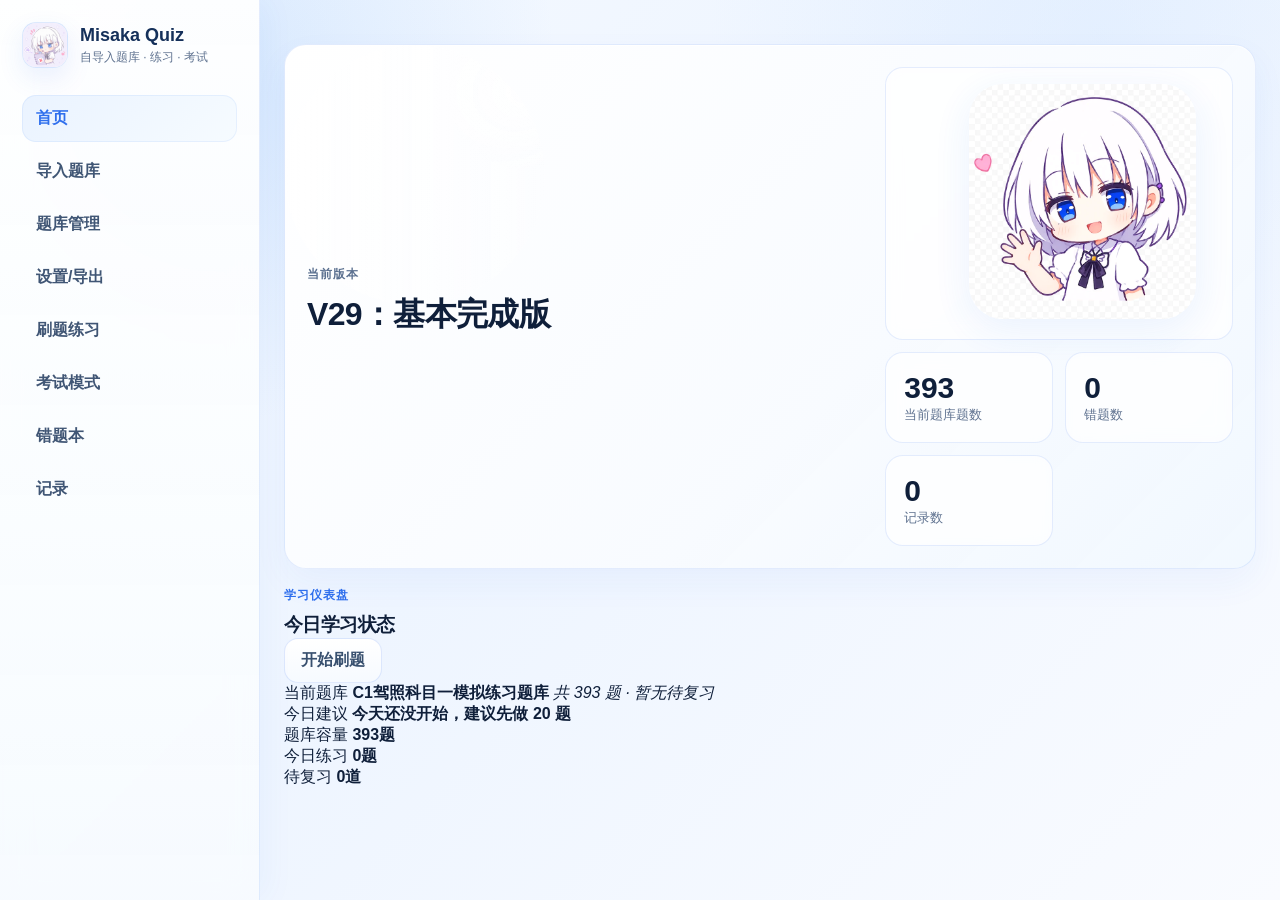
==== commit 11aa15e2: "Rename Shiroha → Misaka: package, class, resource, and branding - All package names: com.yiqiu.shiro" ====
--- a/apps/android/app/src/main/assets/web/index.html
+++ b/apps/android/app/src/main/assets/web/index.html
@@ -3,7 +3,7 @@
 <head>
   <meta charset="UTF-8" />
   <meta name="viewport" content="width=device-width, initial-scale=1.0" />
-  <title>Shiroha Quiz - v28.2 双端布局精修版</title>
+  <title>Misaka Quiz - v28.2 双端布局精修版</title>
   <link rel="icon" type="image/png" href="./app-icon.png" />
   <link rel="apple-touch-icon" href="./app-icon.png" />
   <link rel="stylesheet" href="./styles.css" />
@@ -14,7 +14,7 @@
   <div class="app-splash" aria-hidden="true">
     <div class="app-splash-card">
       <img class="app-splash-logo" src="./media/home_welcome_avatar.webp" alt="" aria-hidden="true" />
-      <div class="app-splash-title">Shiroha Quiz</div>
+      <div class="app-splash-title">Misaka Quiz</div>
       <div class="app-splash-subtitle">轻量刷题 · 题库导入 · 错题复习</div>
       <div class="app-splash-dots"><span></span><span></span><span></span></div>
     </div>
@@ -23,7 +23,7 @@
     <aside class="side">
       <div class="brand">
         <img src="./app-icon.png" alt="图标" onerror="this.style.display='none'" />
-        <div><b>Shiroha Quiz</b><span>自导入题库 · 练习 · 考试</span></div>
+        <div><b>Misaka Quiz</b><span>自导入题库 · 练习 · 考试</span></div>
       </div>
             <button class="nav active" data-view="dashboard">首页</button>
       <button class="nav" data-view="import">导入题库</button>
@@ -52,7 +52,7 @@
           </div>
           <div class="hero-stats hero-stats-app">
             <div class="hero-visual-card">
-              <img class="hero-mascot hero-mascot-main" src="./media/home_welcome_avatar.webp" alt="Shiroha Quiz 首页欢迎素材" />
+              <img class="hero-mascot hero-mascot-main" src="./media/home_welcome_avatar.webp" alt="Misaka Quiz 首页欢迎素材" />
             </div>
             <div><b id="stat-total">0</b><span>当前题库题数</span></div>
             <div><b id="stat-wrong">0</b><span>错题数</span></div>
@@ -139,7 +139,7 @@
 
         <details class="card import-help import-help-details"><summary>查看导入格式说明</summary>
           <h2>支持的题库格式</h2>
-          <p>支持 Word / TXT / PDF / JSON 等常见题库来源。普通文本题库会进入识别流程；从 Shiroha Quiz 导出的备份 JSON、批量题库 JSON 或配置文件，请到“设置/导出”页使用“导入配置 / 备份 JSON”，不要当作普通题库文本解析。</p>
+          <p>支持 Word / TXT / PDF / JSON 等常见题库来源。普通文本题库会进入识别流程；从 Misaka Quiz 导出的备份 JSON、批量题库 JSON 或配置文件，请到“设置/导出”页使用“导入配置 / 备份 JSON”，不要当作普通题库文本解析。</p>
           <div class="help-grid">
             <div><b>单选题</b><code>1. 下列说法正确的是？
 A. 选项一
@@ -150,7 +150,7 @@
 B. 多选题
 C. 判断题
 答案：AB</code></div>
-            <div><b>判断题</b><code>1. Shiroha Quiz 支持导入题库。
+            <div><b>判断题</b><code>1. Misaka Quiz 支持导入题库。
 答案：正确</code></div>
             <div><b>填空 / 简答</b><code>1. 请填写关键词：____。
 参考答案：题库导入</code></div>
--- a/apps/android/app/src/main/assets/web/styles.css
+++ b/apps/android/app/src/main/assets/web/styles.css
@@ -1426,37 +1426,37 @@
   animation-delay:.3s
 }
 .hero-mascot-main{
-  animation:shirohaBreathe 4.8s ease-in-out infinite
+  animation:misakaBreathe 4.8s ease-in-out infinite
 }
 .import-art-main{
-  animation:shirohaFloat 4.2s ease-in-out infinite
+  animation:misakaFloat 4.2s ease-in-out infinite
 }
 .bank-art-strip img{
-  animation:shirohaFadeRise .7s ease both
+  animation:misakaFadeRise .7s ease both
 }
 .practice-art-strip img{
-  animation:shirohaFloat 4.6s ease-in-out infinite
+  animation:misakaFloat 4.6s ease-in-out infinite
 }
 .exam-art-strip img{
-  animation:shirohaBreathe 4.4s ease-in-out infinite
+  animation:misakaBreathe 4.4s ease-in-out infinite
 }
 .wrongbook-art-strip img{
-  animation:shirohaNudge 5.2s ease-in-out infinite
+  animation:misakaNudge 5.2s ease-in-out infinite
 }
 .records-art-strip img{
-  animation:shirohaBreathe 5.6s ease-in-out infinite
+  animation:misakaBreathe 5.6s ease-in-out infinite
 }
 .settings-art-strip img{
-  animation:shirohaFloat 5s ease-in-out infinite
+  animation:misakaFloat 5s ease-in-out infinite
 }
 .asset-reference-details img{
-  animation:shirohaFadeRise .55s ease both
+  animation:misakaFadeRise .55s ease both
 }
 .page-art-strip{
-  animation:shirohaCardIn .48s ease both
+  animation:misakaCardIn .48s ease both
 }
 .card{
-  animation:shirohaCardIn .38s ease both
+  animation:misakaCardIn .38s ease both
 }
 @keyframes splashCardIn{
   from{
@@ -1500,7 +1500,7 @@
     visibility:hidden
   }
 }
-@keyframes shirohaFloat{
+@keyframes misakaFloat{
   0%,100%{
     transform:translateY(0)
   }
@@ -1508,7 +1508,7 @@
     transform:translateY(-6px)
   }
 }
-@keyframes shirohaBreathe{
+@keyframes misakaBreathe{
   0%,100%{
     transform:scale(1)
   }
@@ -1516,7 +1516,7 @@
     transform:scale(1.025)
   }
 }
-@keyframes shirohaNudge{
+@keyframes misakaNudge{
   0%,100%{
     transform:rotate(0deg) translateY(0)
   }
@@ -1527,7 +1527,7 @@
     transform:rotate(1.4deg) translateY(-3px)
   }
 }
-@keyframes shirohaFadeRise{
+@keyframes misakaFadeRise{
   from{
     opacity:0;
     transform:translateY(8px)
@@ -1537,7 +1537,7 @@
     transform:translateY(0)
   }
 }
-@keyframes shirohaCardIn{
+@keyframes misakaCardIn{
   from{
     opacity:.88;
     transform:translateY(4px)
@@ -2110,7 +2110,7 @@
 
 
 
-/* SHIROHA_V28_1_BANK_MOBILE_LAYOUT_START
+/* MISAKA_V28_1_BANK_MOBILE_LAYOUT_START
    题库管理移动端结构优化：当前题库上方统一选择，卡片只展示信息，单题库操作收进更多菜单。 */
 .bank-manage-toolbar-v28{
   background:linear-gradient(135deg,rgba(255,255,255,.96),rgba(239,247,255,.92))!important;
@@ -2306,10 +2306,10 @@
     padding:8px 4px!important;
   }
 }
-/* SHIROHA_V28_1_BANK_MOBILE_LAYOUT_END */
-
-
-/* SHIROHA_V28_2_ASSET_REFRESH_START
+/* MISAKA_V28_1_BANK_MOBILE_LAYOUT_END */
+
+
+/* MISAKA_V28_2_ASSET_REFRESH_START
    首页与分页素材替换：统一蓝白云母亚克力风格，减少素材数量并提升融合度。 */
 .hero-card,.import-stage-panel,.page-art-strip,.asset-reference-details{
   position:relative;
@@ -2368,10 +2368,10 @@
     max-height:132px;
   }
 }
-/* SHIROHA_V28_2_ASSET_REFRESH_END */
-
-
-/* SHIROHA_V28_3_VISUAL_POLISH_START
+/* MISAKA_V28_2_ASSET_REFRESH_END */
+
+
+/* MISAKA_V28_3_VISUAL_POLISH_START
    视觉目标：蓝白统一、云母亚克力质感、素材融入卡片；导入备份区域独立，不夹在普通题库导入流程中。 */
 :root{
   --sq-blue:#2f6fed;
@@ -2550,10 +2550,10 @@
     max-height:126px!important;
   }
 }
-/* SHIROHA_V28_3_VISUAL_POLISH_END */
-
-
-/* SHIROHA_V28_3_1_IMPORT_BACKUP_POSITION_START
+/* MISAKA_V28_3_VISUAL_POLISH_END */
+
+
+/* MISAKA_V28_3_1_IMPORT_BACKUP_POSITION_START
    备份 JSON 导入保留在导入题库页底部，不再夹在普通题库导入、双文件导入和识别结果之间。 */
 .backup-restore-bottom-v2831{
   margin-top:28px!important;
@@ -2584,10 +2584,10 @@
     margin-top:22px!important;
   }
 }
-/* SHIROHA_V28_3_1_IMPORT_BACKUP_POSITION_END */
-
-
-/* SHIROHA_V28_3_3_IMPORT_ART_BG_FIX_START
+/* MISAKA_V28_3_1_IMPORT_BACKUP_POSITION_END */
+
+
+/* MISAKA_V28_3_3_IMPORT_ART_BG_FIX_START
    修复导入页素材右侧奇怪蓝色圆形背景，改为更干净的蓝白渐变，不干扰素材本身显示。 */
 .import-stage-panel{
   background:
@@ -2611,10 +2611,10 @@
       linear-gradient(180deg, rgba(255,255,255,.98) 0%, rgba(246,250,255,.98) 72%, rgba(239,246,255,.95) 100%) !important;
   }
 }
-/* SHIROHA_V28_3_3_IMPORT_ART_BG_FIX_END */
-
-
-/* SHIROHA_V28_3_4_SAFE_PAGE_FIX_START
+/* MISAKA_V28_3_3_IMPORT_ART_BG_FIX_END */
+
+
+/* MISAKA_V28_3_4_SAFE_PAGE_FIX_START
    安全修复：不再改写 index.html 的 section 结构，避免页面路由全部落到导入页。
    只通过样式修正导入页视觉和备份区域的呈现，不破坏页面切换。 */
 .view{display:none}
@@ -2652,10 +2652,10 @@
       linear-gradient(180deg, rgba(255,255,255,.98) 0%, rgba(246,250,255,.98) 72%, rgba(239,246,255,.95) 100%) !important;
   }
 }
-/* SHIROHA_V28_3_4_SAFE_PAGE_FIX_END */
-
-
-/* SHIROHA_V28_4_PRACTICE_ART_FIX_START
+/* MISAKA_V28_3_4_SAFE_PAGE_FIX_END */
+
+
+/* MISAKA_V28_4_PRACTICE_ART_FIX_START
    修复刷题练习页素材背后的奇怪蓝色圆形区域，并让素材更大、更靠中。 */
 .practice-art-strip{
   grid-template-columns:minmax(0,1fr) minmax(220px,360px) !important;
@@ -2704,10 +2704,10 @@
     max-height:160px !important;
   }
 }
-/* SHIROHA_V28_4_PRACTICE_ART_FIX_END */
-
-
-/* SHIROHA_V28_4_1_CARD_ART_FIX_START
+/* MISAKA_V28_4_PRACTICE_ART_FIX_END */
+
+
+/* MISAKA_V28_4_1_CARD_ART_FIX_START
    修复插画卡片本身的蓝色气泡干扰；图片尺寸改为克制显示，保证素材完整、不挤压卡片。 */
 
 /* 去掉插画卡片内部过重的圆形蓝色气泡，不再让背景块压到素材上。 */
@@ -2865,10 +2865,10 @@
   }
 }
 
-/* SHIROHA_V28_4_1_CARD_ART_FIX_END */
-
-
-/* SHIROHA_V28_4_2_ART_SIZE_TUNING_START
+/* MISAKA_V28_4_1_CARD_ART_FIX_END */
+
+
+/* MISAKA_V28_4_2_ART_SIZE_TUNING_START
    按页面微调插画在卡片里的尺寸与位置：
    - 题库管理：缩小约20%
    - 刷题练习：放大约20%，并移到更居中的位置
@@ -2973,10 +2973,10 @@
     max-height:102px !important;
   }
 }
-/* SHIROHA_V28_4_2_ART_SIZE_TUNING_END */
-
-
-/* SHIROHA_V28_4_4_ART_BALANCE_START
+/* MISAKA_V28_4_2_ART_SIZE_TUNING_END */
+
+
+/* MISAKA_V28_4_4_ART_BALANCE_START
    插画尺寸二次收敛：不再激进放大，保证素材在卡片里完整显示，并兼顾卡片高度。
    只调“图片在卡片中的显示尺寸和位置”，不替换素材。 */
 
@@ -3189,10 +3189,10 @@
     max-height:94px !important;
   }
 }
-/* SHIROHA_V28_4_4_ART_BALANCE_END */
-
-
-/* SHIROHA_V28_4_6_TITLE_AND_ART_BG_FIX_START
+/* MISAKA_V28_4_4_ART_BALANCE_END */
+
+
+/* MISAKA_V28_4_6_TITLE_AND_ART_BG_FIX_START
    修复页面双标题重复感：通过差异化内卡标题减弱重复；
    同时将分页插画区右侧背景统一为白色，不再使用淡蓝色块。 */
 .page-art-strip,
@@ -3227,10 +3227,10 @@
 .section-head .kicker + h2{
   letter-spacing:.01em;
 }
-/* SHIROHA_V28_4_6_TITLE_AND_ART_BG_FIX_END */
-
-
-/* SHIROHA_V28_4_7_REMOVE_OUTER_TITLE_START
+/* MISAKA_V28_4_6_TITLE_AND_ART_BG_FIX_END */
+
+
+/* MISAKA_V28_4_7_REMOVE_OUTER_TITLE_START
    直接移除顶部外层页面标题区域，仅保留右侧题库选择与保存数据操作。 */
 .topbar{
   justify-content:flex-end !important;
@@ -3248,10 +3248,10 @@
     padding-bottom:10px !important;
   }
 }
-/* SHIROHA_V28_4_7_REMOVE_OUTER_TITLE_END */
-
-
-/* SHIROHA_V28_4_8_APP_READABILITY_NAV_START
+/* MISAKA_V28_4_7_REMOVE_OUTER_TITLE_END */
+
+
+/* MISAKA_V28_4_8_APP_READABILITY_NAV_START
    App 成品界面修正：
    1) 隐藏开发阶段用于说明素材/布局的小字提示；
    2) 移动端表单不再横向溢出卡片；
@@ -3418,10 +3418,10 @@
     box-shadow:0 10px 24px rgba(47,111,237,.14), inset 0 1px 0 rgba(255,255,255,.82) !important;
   }
 }
-/* SHIROHA_V28_4_8_APP_READABILITY_NAV_END */
-
-
-/* SHIROHA_V28_4_11_MOBILE_PERF_START
+/* MISAKA_V28_4_8_APP_READABILITY_NAV_END */
+
+
+/* MISAKA_V28_4_11_MOBILE_PERF_START
    移动端性能优化：
    - 导航切换不再触发全量 renderAll；
    - 移动端禁用/弱化 blur、backdrop-filter、大阴影和过多动画；
@@ -3499,9 +3499,9 @@
     scroll-behavior:auto !important;
   }
 }
-/* SHIROHA_V28_4_11_MOBILE_PERF_END */
-
-/* SHIROHA_V28_2_DUAL_LAYOUT_REFINEMENT_START
+/* MISAKA_V28_4_11_MOBILE_PERF_END */
+
+/* MISAKA_V28_2_DUAL_LAYOUT_REFINEMENT_START
    双端通用精修：稳定移动端页面位置、收紧底部导航、统一角色素材落点。 */
 @media(max-width:720px){
   html,
@@ -3880,10 +3880,10 @@
     max-width:106px !important;
   }
 }
-/* SHIROHA_V28_2_DUAL_LAYOUT_REFINEMENT_END */
-
-
-/* SHIROHA_APP_V28_5_STAGE_CARD_COMPACT_START
+/* MISAKA_V28_2_DUAL_LAYOUT_REFINEMENT_END */
+
+
+/* MISAKA_APP_V28_5_STAGE_CARD_COMPACT_START
    App 专属：除首页外，将角色说明区收束为更靠上的扁平卡片，参考导入页节奏，节省练习/考试等页面上方空白。 */
 @media(max-width:720px){
   #banks.view > .card:first-child,
@@ -4042,9 +4042,9 @@
     max-width:116px !important;
   }
 }
-/* SHIROHA_APP_V28_5_STAGE_CARD_COMPACT_END */
-
-/* SHIROHA_APP_V28_6_TITLE_ACTION_ART_TIGHTEN_START
+/* MISAKA_APP_V28_5_STAGE_CARD_COMPACT_END */
+
+/* MISAKA_APP_V28_6_TITLE_ACTION_ART_TIGHTEN_START
    App 专属：标题区右上角化、首页版本卡片收紧、插画白底和素材缩小，避免文字/图片被挤压。 */
 @media(max-width:720px){
   /* 首页版本卡片：标题单行、整体收紧 */
@@ -4394,9 +4394,9 @@
     padding:0 8px !important;
   }
 }
-/* SHIROHA_APP_V28_6_TITLE_ACTION_ART_TIGHTEN_END */
-
-/* SHIROHA_APP_V28_7_TOP_RIGHT_ART_START
+/* MISAKA_APP_V28_6_TITLE_ACTION_ART_TIGHTEN_END */
+
+/* MISAKA_APP_V28_7_TOP_RIGHT_ART_START
    App 专属：在顶部右侧空白区补充压缩后的行走素材，并统一顶部为蓝白柔和风格。 */
 .app-mobile-top-art{
   display:none;
@@ -4452,9 +4452,9 @@
     padding-right:6px !important;
   }
 }
-/* SHIROHA_APP_V28_7_TOP_RIGHT_ART_END */
-
-/* SHIROHA_APP_V28_8_TOPBAR_AND_CARD_TOP_TIGHTEN_START
+/* MISAKA_APP_V28_7_TOP_RIGHT_ART_END */
+
+/* MISAKA_APP_V28_8_TOPBAR_AND_CARD_TOP_TIGHTEN_START
    App 专属：顶部题库选择与保存按钮改为单行，选择框左边界对齐页面主卡片内容；各页英文 kicker 上提到白色卡片顶部，进一步节省纵向空间。 */
 @media(max-width:720px){
   .main{
@@ -4577,9 +4577,9 @@
     padding:0 8px !important;
   }
 }
-/* SHIROHA_APP_V28_8_TOPBAR_AND_CARD_TOP_TIGHTEN_END */
-
-/* SHIROHA_APP_V28_9_USER_FACING_IMPORT_REVIEW_START
+/* MISAKA_APP_V28_8_TOPBAR_AND_CARD_TOP_TIGHTEN_END */
+
+/* MISAKA_APP_V28_9_USER_FACING_IMPORT_REVIEW_START
    App 专属：减少开发侧浅色说明文字；导入核对区增加沉浸模式，提升手机端核对效率。 */
 @media(max-width:720px){
   /* 去掉或压缩面向开发者的浅色说明，保留必要操作信息 */
@@ -4792,10 +4792,10 @@
     grid-template-columns:repeat(2,minmax(0,1fr)) !important;
   }
 }
-/* SHIROHA_APP_V28_9_USER_FACING_IMPORT_REVIEW_END */
-
-/* SHIROHA_APP_V28_9_HEADER_ART_AND_TITLE_ACTION_ALIGN_START
-   App 专属：顶部行走素材移入 Shiroha Quiz 标题白色区域右侧并放大；页面标题右侧按钮/状态与主标题同高对齐。 */
+/* MISAKA_APP_V28_9_USER_FACING_IMPORT_REVIEW_END */
+
+/* MISAKA_APP_V28_9_HEADER_ART_AND_TITLE_ACTION_ALIGN_START
+   App 专属：顶部行走素材移入 Misaka Quiz 标题白色区域右侧并放大；页面标题右侧按钮/状态与主标题同高对齐。 */
 @media(max-width:720px){
   .topbar{
     position:relative !important;
@@ -4868,15 +4868,15 @@
     margin-top:14px !important;
   }
 }
-/* SHIROHA_APP_V28_9_HEADER_ART_AND_TITLE_ACTION_ALIGN_END */
-
-/* SHIROHA_APP_V29_HEADER_ART_RECORDS_ACTION_ALIGN_START
+/* MISAKA_APP_V28_9_HEADER_ART_AND_TITLE_ACTION_ALIGN_END */
+
+/* MISAKA_APP_V29_HEADER_ART_RECORDS_ACTION_ALIGN_START
    App-only: 基于 v28 继续叠加。
-   1) 顶部行走素材固定到最上方 Shiroha Quiz 标题右侧，脱离题库选择/保存按钮区域；
+   1) 顶部行走素材固定到最上方 Misaka Quiz 标题右侧，脱离题库选择/保存按钮区域；
    2) 补齐刷题记录页标题右侧按钮对齐；
    3) 保留 v27：Web 开屏层不显示静态图标。 */
 @media(max-width:720px){
-  /* 顶部装饰素材：放在 Shiroha Quiz 顶部白色标题区右侧，不再贴着题库选择卡片。 */
+  /* 顶部装饰素材：放在 Misaka Quiz 顶部白色标题区右侧，不再贴着题库选择卡片。 */
   .topbar .app-mobile-top-art,
   .app-mobile-top-art{
     display:block !important;
@@ -4962,12 +4962,12 @@
     font-size:11px !important;
   }
 }
-/* SHIROHA_APP_V29_HEADER_ART_RECORDS_ACTION_ALIGN_END */
-
-
-/* SHIROHA_APP_V29_4_NATIVE_SPLASH_TOPBAR_ALIGN_START
+/* MISAKA_APP_V29_HEADER_ART_RECORDS_ACTION_ALIGN_END */
+
+
+/* MISAKA_APP_V29_4_NATIVE_SPLASH_TOPBAR_ALIGN_START
    App-only fix: hide native launcher-icon splash, use welcome avatar in launch/splash,
-   place walking strip inside the Shiroha Quiz title bar, and center-align favorite review button. */
+   place walking strip inside the Misaka Quiz title bar, and center-align favorite review button. */
 .app-splash-logo{
   display:block !important;
   width:min(58vw,190px) !important;
@@ -5113,12 +5113,12 @@
   from{opacity:0}
   to{opacity:1}
 }
-/* SHIROHA_APP_V29_4_NATIVE_SPLASH_TOPBAR_ALIGN_END */
-
-
-/* SHIROHA_APP_V29_6_REMOVE_DUPLICATE_WEB_TOPBAR_TITLE_START
+/* MISAKA_APP_V29_4_NATIVE_SPLASH_TOPBAR_ALIGN_END */
+
+
+/* MISAKA_APP_V29_6_REMOVE_DUPLICATE_WEB_TOPBAR_TITLE_START
    App-only correction:
-   - Do not create or display a second in-Web “Shiroha Quiz” title card.
+   - Do not create or display a second in-Web “Misaka Quiz” title card.
    - The Web topbar is only the bank selector + save button control card.
    - The walking strip is fixed beside the existing top app title area.
    - Splash logic is intentionally untouched. */
@@ -5260,13 +5260,13 @@
     height:46px !important;
   }
 }
-/* SHIROHA_APP_V29_6_REMOVE_DUPLICATE_WEB_TOPBAR_TITLE_END */
-
-
-/* SHIROHA_APP_V29_10_TOPBAR_EMBED_BLUE_COMPACT_START
+/* MISAKA_APP_V29_6_REMOVE_DUPLICATE_WEB_TOPBAR_TITLE_END */
+
+
+/* MISAKA_APP_V29_10_TOPBAR_EMBED_BLUE_COMPACT_START
    App WebView-only:
    1) 单一 .topbar，不再新增第二个标题卡片；
-   2) 走路素材写入 Shiroha Quiz 同一行，禁止 fixed/absolute 悬浮；
+   2) 走路素材写入 Misaka Quiz 同一行，禁止 fixed/absolute 悬浮；
    3) 最上端区域改为更短的蓝白色调。 */
 @media(max-width:720px){
   html,
@@ -5465,10 +5465,10 @@
     padding:0 7px !important;
   }
 }
-/* SHIROHA_APP_V29_10_TOPBAR_EMBED_BLUE_COMPACT_END */
-
-
-/* SHIROHA_APP_V29_15_REMOVE_ADDED_TOPBAR_FINAL_START
+/* MISAKA_APP_V29_10_TOPBAR_EMBED_BLUE_COMPACT_END */
+
+
+/* MISAKA_APP_V29_15_REMOVE_ADDED_TOPBAR_FINAL_START
    APP WebView 内置页最终修正：
    - 已在 index.html 物理删除之前新增的 topbar-title-row / 走路素材；
    - header.topbar 只保留题库选择 + 保存数据；
@@ -5599,10 +5599,10 @@
     font-size:11px !important;
   }
 }
-/* SHIROHA_APP_V29_15_REMOVE_ADDED_TOPBAR_FINAL_END */
-
-
-/* SHIROHA_APP_V29_16_LIGHT_BLUE_TOPBAR_START
+/* MISAKA_APP_V29_15_REMOVE_ADDED_TOPBAR_FINAL_END */
+
+
+/* MISAKA_APP_V29_16_LIGHT_BLUE_TOPBAR_START
    APP WebView-only: lighten the top .topbar blue so it blends with the page background. */
 @media(max-width:720px){
   html,
@@ -5628,10 +5628,10 @@
     border-color:rgba(47,111,237,.10) !important;
   }
 }
-/* SHIROHA_APP_V29_16_LIGHT_BLUE_TOPBAR_END */
-
-
-/* SHIROHA_APP_V29_18_DASHBOARD_PANEL_START
+/* MISAKA_APP_V29_16_LIGHT_BLUE_TOPBAR_END */
+
+
+/* MISAKA_APP_V29_18_DASHBOARD_PANEL_START
    APP 首页新增学习仪表盘：
    - 位于当前版本/统计卡片与“加载内置 C1 题库”之间；
    - 使用行走素材；
@@ -5765,10 +5765,10 @@
     font-size:20px !important;
   }
 }
-/* SHIROHA_APP_V29_18_DASHBOARD_PANEL_END */
-
-
-/* SHIROHA_APP_V29_20_COMPACT_DASHBOARD_FINAL_START
+/* MISAKA_APP_V29_18_DASHBOARD_PANEL_END */
+
+
+/* MISAKA_APP_V29_20_COMPACT_DASHBOARD_FINAL_START
    修正首页学习仪表盘：
    - 卡片高度可控；
    - 插画作为右侧小装饰，不再撑满页面；
@@ -5942,10 +5942,10 @@
     font-size:17px !important;
   }
 }
-/* SHIROHA_APP_V29_20_COMPACT_DASHBOARD_FINAL_END */
-
-
-/* SHIROHA_APP_V29_21_DASHBOARD_NO_IMAGE_UI_FILL_START
+/* MISAKA_APP_V29_20_COMPACT_DASHBOARD_FINAL_END */
+
+
+/* MISAKA_APP_V29_21_DASHBOARD_NO_IMAGE_UI_FILL_START
    首页学习仪表盘重做：
    - 不再使用图片素材；
    - 仪表盘内部用纯 UI 信息块填满卡片；
@@ -6121,10 +6121,10 @@
     font-size:17px !important;
   }
 }
-/* SHIROHA_APP_V29_21_DASHBOARD_NO_IMAGE_UI_FILL_END */
-
-
-/* SHIROHA_APP_V29_23_REMOVE_HOME_LOAD_BUTTONS_DOM_START
+/* MISAKA_APP_V29_21_DASHBOARD_NO_IMAGE_UI_FILL_END */
+
+
+/* MISAKA_APP_V29_23_REMOVE_HOME_LOAD_BUTTONS_DOM_START
    APP 首页物理删除“加载内置 C1 题库 / 在题库管理中加载”两个重复入口。
    这里仅作为缓存/旧结构兜底隐藏，不影响题库管理页和导入页功能。 */
 @media(max-width:720px){
@@ -6141,10 +6141,10 @@
     overflow:hidden !important;
   }
 }
-/* SHIROHA_APP_V29_23_REMOVE_HOME_LOAD_BUTTONS_DOM_END */
-
-
-/* SHIROHA_APP_V29_24_DASHBOARD_LAYOUT_FIX_START
+/* MISAKA_APP_V29_23_REMOVE_HOME_LOAD_BUTTONS_DOM_END */
+
+
+/* MISAKA_APP_V29_24_DASHBOARD_LAYOUT_FIX_START
    仪表盘细化：
    - 当前题库改为满宽信息卡，不再被并排压缩；
    - 今日建议改为满宽浅蓝提示条；
@@ -6354,9 +6354,9 @@
     font-size:17px !important;
   }
 }
-/* SHIROHA_APP_V29_24_DASHBOARD_LAYOUT_FIX_END */
-
-/* SHIROHA_APP_V30_1_DOCX_IMAGE_IMPORT_SYNC_START
+/* MISAKA_APP_V29_24_DASHBOARD_LAYOUT_FIX_END */
+
+/* MISAKA_APP_V30_1_DOCX_IMAGE_IMPORT_SYNC_START
    WebView App 同步 Web 版 DOCX 图片题/复杂真题导入：限制题干图片展示尺寸，避免图形题和资料图撑开移动端页面。 */
 .question-media{
   margin:14px 0;
@@ -6460,9 +6460,9 @@
   .question-image-viewer-v302{padding:12px;}
   .question-image-viewer-stage-v302 img{max-width:none;max-height:none;}
 }
-/* SHIROHA_APP_V30_1_DOCX_IMAGE_IMPORT_SYNC_END */
-
-/* SHIROHA_APP_V32_MOBILE_PRACTICE_EXAM_COMPACT_START
+/* MISAKA_APP_V30_1_DOCX_IMAGE_IMPORT_SYNC_END */
+
+/* MISAKA_APP_V32_MOBILE_PRACTICE_EXAM_COMPACT_START
    WebView App 专属修正：撤回右侧悬挂答题卡，只保留考试沉浸；进一步压缩练习/考试选项卡片空白。 */
 body.practice-focus #practice.view{
   padding:8px !important;
@@ -6758,9 +6758,9 @@
     border-radius:11px !important;
   }
 }
-/* SHIROHA_APP_V32_MOBILE_PRACTICE_EXAM_COMPACT_END */
-
-/* SHIROHA_APP_V33_RECORDS_AND_MOBILE_COMPACT_START
+/* MISAKA_APP_V32_MOBILE_PRACTICE_EXAM_COMPACT_END */
+
+/* MISAKA_APP_V33_RECORDS_AND_MOBILE_COMPACT_START
    WebView App 专属：结果回归记录页；手机端按钮/选项/底部导航做适度收敛，不新增布局。 */
 .compact-end-v5{
   padding:16px !important;
@@ -6876,10 +6876,10 @@
     border-radius:13px !important;
   }
 }
-/* SHIROHA_APP_V33_RECORDS_AND_MOBILE_COMPACT_END */
-
-
-/* SHIROHA_APP_V34_DASHBOARD_AND_SIMPLE_OPTIONS_FIX_START
+/* MISAKA_APP_V33_RECORDS_AND_MOBILE_COMPACT_END */
+
+
+/* MISAKA_APP_V34_DASHBOARD_AND_SIMPLE_OPTIONS_FIX_START
    WebView App 专属：学习仪表盘两张状态卡做等高收敛；隐藏默认内置题库加载提示卡；短选项题进一步减少空白。 */
 .builtin-bank-card-v252,
 #builtin-bank-panel-v252{
@@ -6992,9 +6992,9 @@
     min-height:78px !important;
   }
 }
-/* SHIROHA_APP_V34_DASHBOARD_AND_SIMPLE_OPTIONS_FIX_END */
-
-/* SHIROHA_APP_V35_EXAM_ANSWER_SHEET_TOGGLE_START
+/* MISAKA_APP_V34_DASHBOARD_AND_SIMPLE_OPTIONS_FIX_END */
+
+/* MISAKA_APP_V35_EXAM_ANSWER_SHEET_TOGGLE_START
    WebView App 专属：考试沉浸页中部小型答题卡开关；默认收起，不占用主答题区域。 */
 body.exam-focus .exam-sheet-toggle-row-v7{
   display:flex !important;
@@ -7133,9 +7133,9 @@
     font-size:10.5px !important;
   }
 }
-/* SHIROHA_APP_V35_EXAM_ANSWER_SHEET_TOGGLE_END */
-
-/* SHIROHA_APP_V36_EXAM_SHEET_HEADER_ALIGN_FIX_START
+/* MISAKA_APP_V35_EXAM_ANSWER_SHEET_TOGGLE_END */
+
+/* MISAKA_APP_V36_EXAM_SHEET_HEADER_ALIGN_FIX_START
    WebView App 专属：答题卡按钮移入考试标题栏中间，撤掉单独占一行的小卡；计数文字改为浅蓝。 */
 body.exam-focus .exam-focus-head{
   display:grid !important;
@@ -7217,9 +7217,9 @@
     font-size:10px !important;
   }
 }
-/* SHIROHA_APP_V36_EXAM_SHEET_HEADER_ALIGN_FIX_END */
-
-/* SHIROHA_APP_V37_EXAM_SHEET_LIGHT_ACRYLIC_AND_LIMIT_LABEL_FIX_START
+/* MISAKA_APP_V36_EXAM_SHEET_HEADER_ALIGN_FIX_END */
+
+/* MISAKA_APP_V37_EXAM_SHEET_LIGHT_ACRYLIC_AND_LIMIT_LABEL_FIX_START
    WebView App 专属：考试头部答题卡按钮居中、浅白浅蓝亚克力质感；题量文案见 index.html。 */
 body.exam-focus .exam-focus-head{
   grid-template-columns:minmax(0,1fr) auto minmax(0,1fr) !important;
@@ -7298,9 +7298,9 @@
     padding:1px 4px !important;
   }
 }
-/* SHIROHA_APP_V37_EXAM_SHEET_LIGHT_ACRYLIC_AND_LIMIT_LABEL_FIX_END */
-
-/* SHIROHA_APP_V38_PRACTICE_FULL_WIDTH_AND_OPTION_TIGHTEN_START
+/* MISAKA_APP_V37_EXAM_SHEET_LIGHT_ACRYLIC_AND_LIMIT_LABEL_FIX_END */
+
+/* MISAKA_APP_V38_PRACTICE_FULL_WIDTH_AND_OPTION_TIGHTEN_START
    WebView App 专属：练习沉浸页贴近手机宽度；练习/考试选项卡片再次收紧，重点减少简单选项的大块空白。 */
 body.practice-focus .main{
   padding:0 !important;
@@ -7414,7 +7414,7 @@
     padding:3px 6px !important;
   }
 }
-/* SHIROHA_APP_V38_PRACTICE_FULL_WIDTH_AND_OPTION_TIGHTEN_END */
+/* MISAKA_APP_V38_PRACTICE_FULL_WIDTH_AND_OPTION_TIGHTEN_END */
 
 /* v13: WebView App 题库二次编辑入口，仅服务“更多 → 编辑” */
 .bank-edit-toolbar-v13{
@@ -7688,7 +7688,7 @@
   }
 }
 
-/* SHIROHA_WEBVIEW_V20_IMPORT_REVIEW_MOBILE_CARDS_START
+/* MISAKA_WEBVIEW_V20_IMPORT_REVIEW_MOBILE_CARDS_START
    WebView App：导入识别结果移动端沉浸核对改为卡片式列表，并调整顶部操作顺序。 */
 .import-preview-mobile-list{
   display:none;
@@ -7852,4 +7852,4 @@
     font-size:12px !important;
   }
 }
-/* SHIROHA_WEBVIEW_V20_IMPORT_REVIEW_MOBILE_CARDS_END */
+/* MISAKA_WEBVIEW_V20_IMPORT_REVIEW_MOBILE_CARDS_END */
